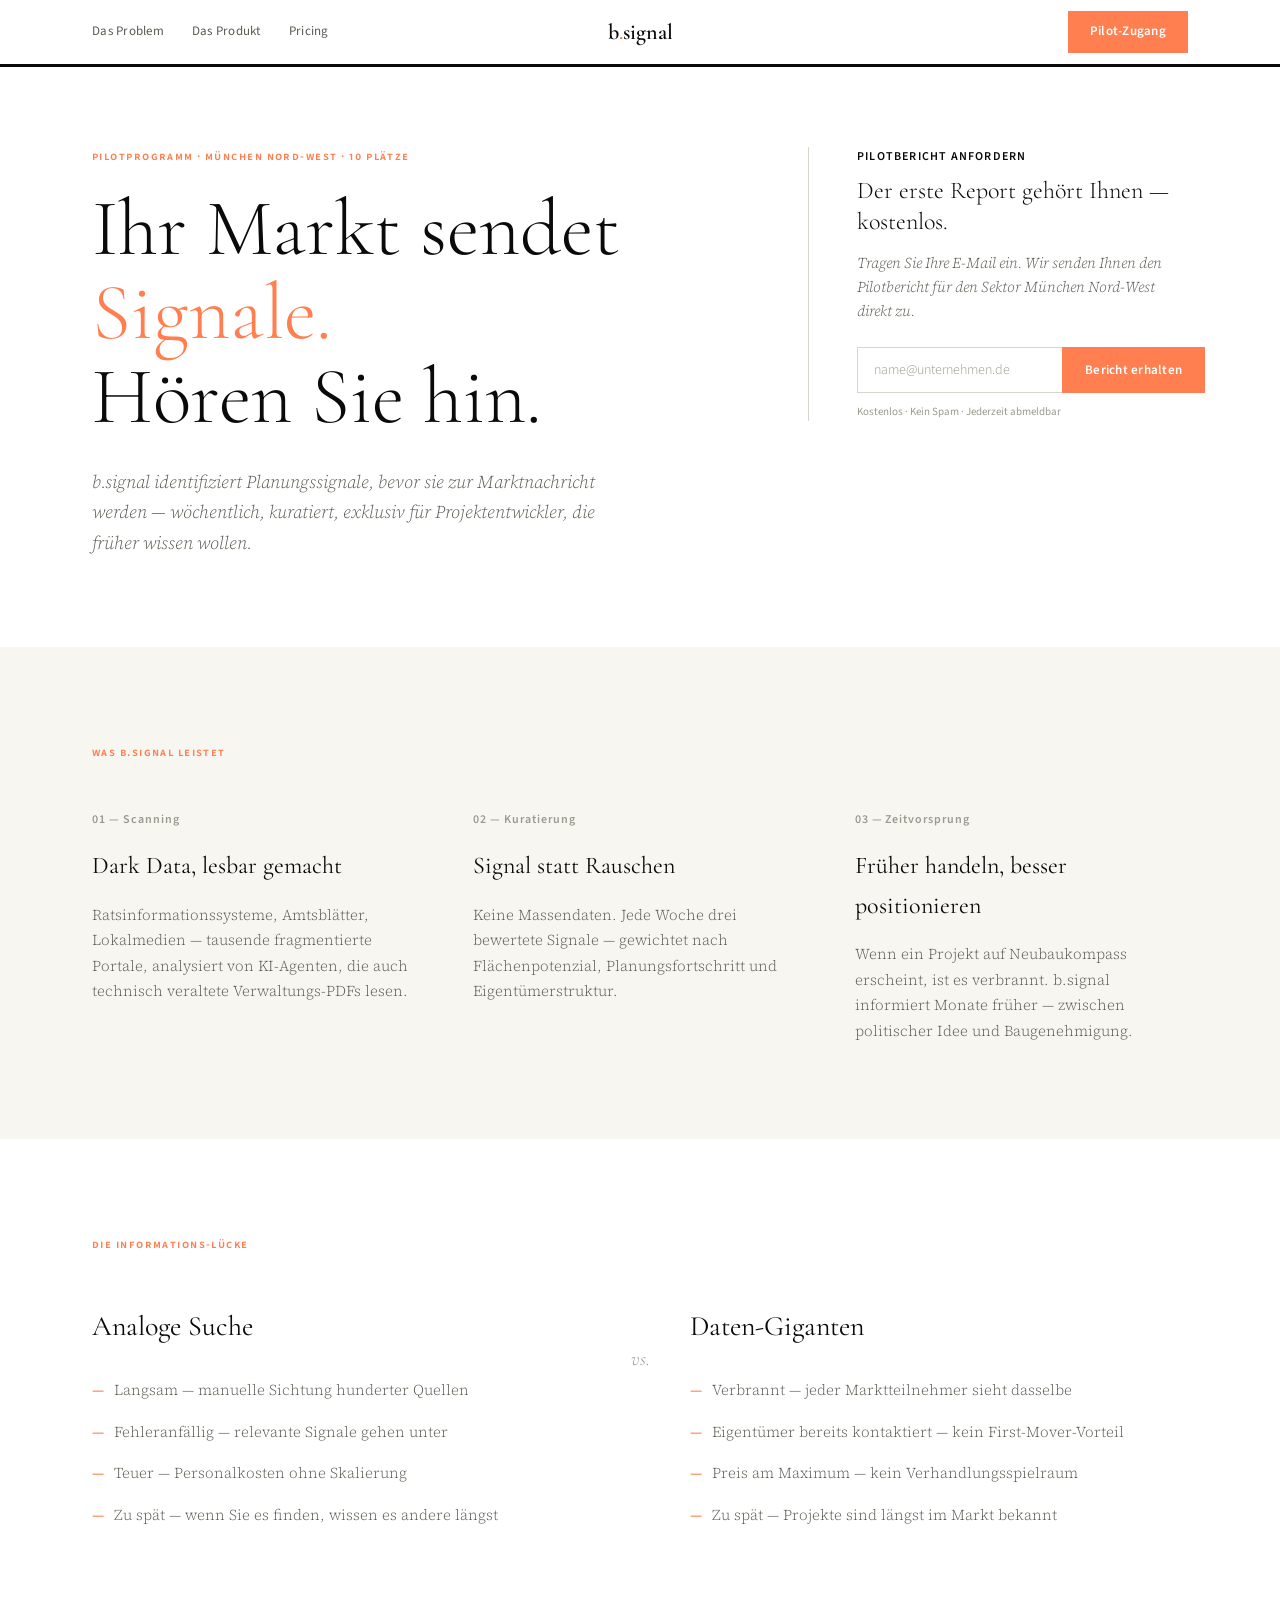
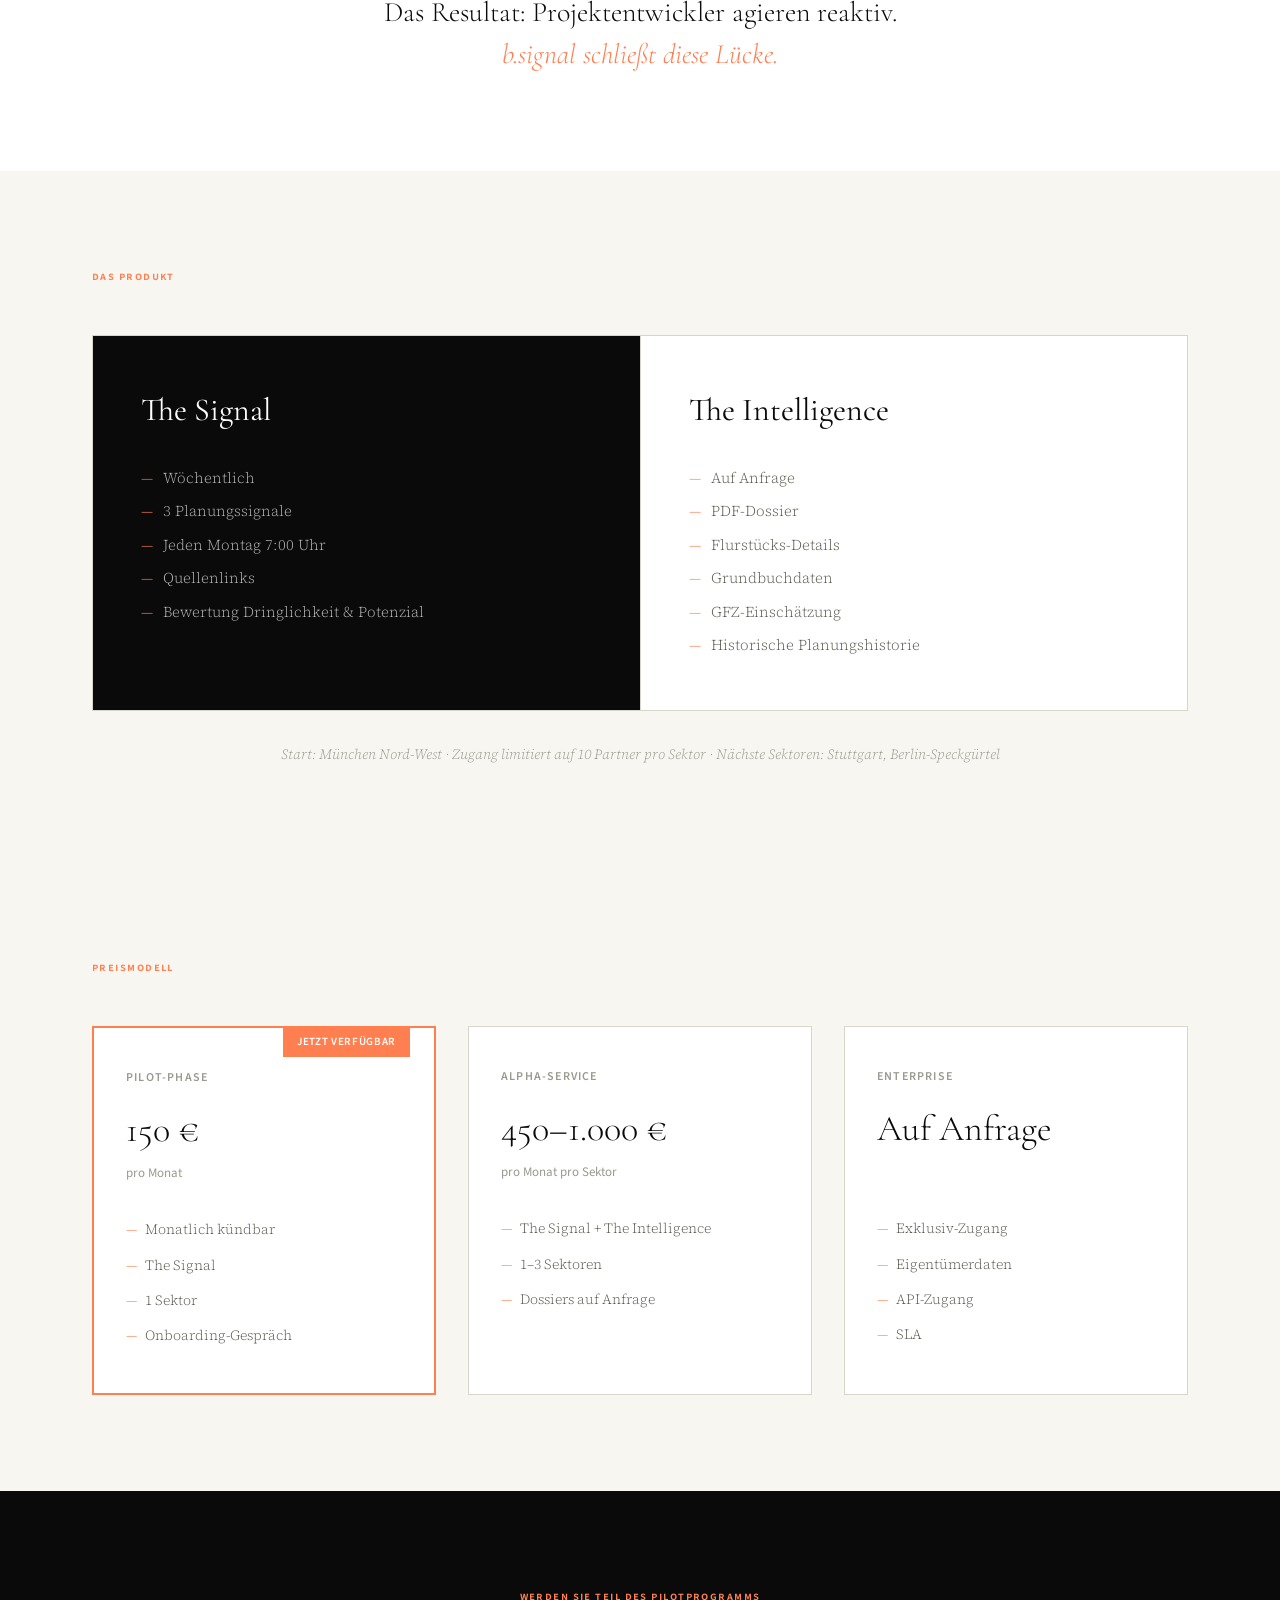
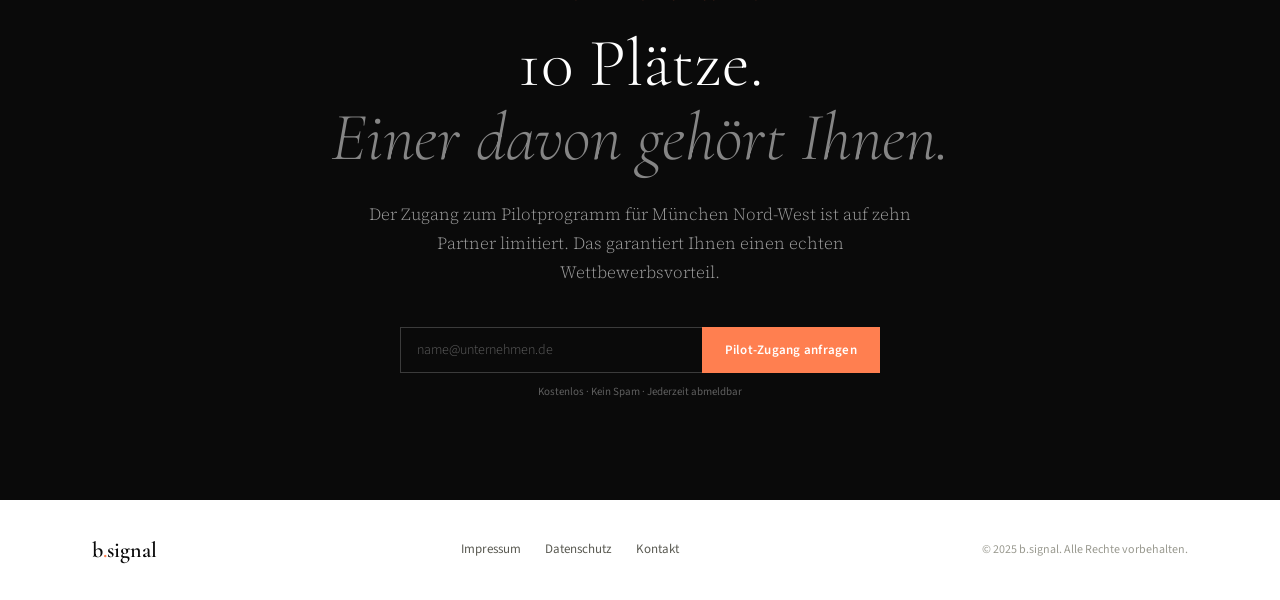
==== index.html @ 3aaa71d0 "Point fetch URL to deployed Cloudflare Worker Co-Authored-By: Claude Opus 4.6 <noreply@anthropic.com" ====
<!DOCTYPE html>
<html lang="de">
<head>
  <meta charset="UTF-8">
  <meta name="viewport" content="width=device-width, initial-scale=1.0">
  <title>b.signal — KI-gestützte Planungssignale für Projektentwickler</title>
  <meta name="description" content="b.signal identifiziert Planungssignale aus Ratsinformationssystemen, Amtsblättern und Lokalmedien — bevor sie zur Marktnachricht werden.">
  <link rel="preconnect" href="https://fonts.googleapis.com">
  <link rel="preconnect" href="https://fonts.gstatic.com" crossorigin>
  <link href="https://fonts.googleapis.com/css2?family=Cormorant+Garamond:ital,wght@0,300;0,400;0,600;1,300;1,400;1,600&family=Source+Sans+3:wght@300;400;600&family=Source+Serif+4:ital,wght@0,300;0,400;1,300;1,400&display=swap" rel="stylesheet">
  <style>
    *, *::before, *::after { margin: 0; padding: 0; box-sizing: border-box; }

    :root {
      --paper:      #F8F6F1;
      --white:      #FFFFFF;
      --ink:        #0A0A0A;
      --muted:      #5A5A52;
      --dim:        #9A9A90;
      --rule:       #D8D5CC;
      --coral:      #FF7F50;
      --coral-dark: #E8663A;
    }

    html { scroll-behavior: smooth; }

    body {
      font-family: 'Source Serif 4', Georgia, serif;
      font-weight: 400;
      color: var(--ink);
      background: var(--paper);
      line-height: 1.65;
      -webkit-font-smoothing: antialiased;
    }

    .container {
      max-width: 1160px;
      margin: 0 auto;
      padding: 0 32px;
    }

    /* ── NAV ─────────────────────────────────── */
    nav {
      position: sticky;
      top: 0;
      z-index: 100;
      background: var(--white);
      border-bottom: 3px solid var(--ink);
    }

    .nav-inner {
      display: flex;
      align-items: center;
      height: 64px;
      max-width: 1160px;
      margin: 0 auto;
      padding: 0 32px;
    }

    .nav-left, .nav-right {
      flex: 1;
      display: flex;
      align-items: center;
    }

    .nav-left { justify-content: flex-start; gap: 28px; }
    .nav-right { justify-content: flex-end; }

    .nav-left a {
      font-family: 'Source Sans 3', sans-serif;
      font-size: 13px;
      font-weight: 400;
      color: var(--muted);
      text-decoration: none;
      letter-spacing: 0.02em;
      transition: color 0.2s;
    }

    .nav-left a:hover { color: var(--ink); }

    .logo {
      font-family: 'Cormorant Garamond', serif;
      font-weight: 600;
      font-size: 22px;
      color: var(--ink);
      text-decoration: none;
      white-space: nowrap;
    }

    .logo .dot { color: var(--coral); }

    .btn-coral {
      font-family: 'Source Sans 3', sans-serif;
      font-size: 13px;
      font-weight: 600;
      color: var(--white);
      background: var(--coral);
      border: none;
      padding: 10px 22px;
      cursor: pointer;
      letter-spacing: 0.02em;
      transition: background 0.2s;
      text-decoration: none;
      display: inline-block;
    }

    .btn-coral:hover { background: var(--coral-dark); }

    /* ── HERO ─────────────────────────────────── */
    .hero {
      background: var(--white);
      padding: 80px 0 88px;
    }

    .hero-grid {
      display: grid;
      grid-template-columns: 1fr 380px;
      gap: 0;
      align-items: start;
    }

    .hero-left { padding-right: 56px; }

    .eyebrow {
      font-family: 'Source Sans 3', sans-serif;
      font-size: 12px;
      font-weight: 600;
      color: var(--coral);
      text-transform: uppercase;
      letter-spacing: 0.12em;
      margin-bottom: 20px;
      font-variant: all-small-caps;
    }

    .hero-headline {
      font-family: 'Cormorant Garamond', serif;
      font-size: 80px;
      font-weight: 300;
      line-height: 1.05;
      margin-bottom: 28px;
      color: var(--ink);
    }

    .hero-headline .coral { color: var(--coral); }

    .hero-deck {
      font-family: 'Source Serif 4', serif;
      font-style: italic;
      font-weight: 300;
      font-size: 18px;
      line-height: 1.7;
      color: var(--muted);
      max-width: 540px;
    }

    .hero-right {
      border-left: 1px solid var(--rule);
      padding-left: 48px;
    }

    .hero-right .form-label {
      font-family: 'Source Sans 3', sans-serif;
      font-size: 12px;
      font-weight: 600;
      text-transform: uppercase;
      letter-spacing: 0.1em;
      color: var(--ink);
      margin-bottom: 8px;
    }

    .hero-right .form-sub {
      font-family: 'Cormorant Garamond', serif;
      font-size: 24px;
      font-weight: 300;
      line-height: 1.3;
      margin-bottom: 14px;
      color: var(--ink);
    }

    .hero-right .form-desc {
      font-family: 'Source Serif 4', serif;
      font-style: italic;
      font-weight: 300;
      font-size: 15px;
      line-height: 1.6;
      color: var(--muted);
      margin-bottom: 24px;
    }

    /* ── FORMS ────────────────────────────────── */
    .form-row {
      display: flex;
      gap: 0;
    }

    .form-row input[type="email"] {
      flex: 1;
      font-family: 'Source Sans 3', sans-serif;
      font-size: 14px;
      font-weight: 300;
      padding: 12px 16px;
      border: 1px solid var(--rule);
      border-right: none;
      background: var(--white);
      color: var(--ink);
      outline: none;
      transition: border-color 0.2s;
    }

    .form-row input[type="email"]::placeholder { color: var(--dim); }
    .form-row input[type="email"]:focus { border-color: var(--ink); }

    .form-row .btn-coral {
      white-space: nowrap;
      border: 1px solid var(--coral);
      flex-shrink: 0;
    }

    .form-row .btn-coral .spinner {
      display: none;
      width: 14px;
      height: 14px;
      border: 2px solid rgba(255,255,255,0.3);
      border-top-color: var(--white);
      border-radius: 50%;
      animation: spin 0.6s linear infinite;
    }

    .form-row .btn-coral.loading .btn-text { display: none; }
    .form-row .btn-coral.loading .spinner { display: inline-block; }
    .form-row .btn-coral.loading { pointer-events: none; opacity: 0.8; }

    @keyframes spin { to { transform: rotate(360deg); } }

    .form-hint {
      font-family: 'Source Sans 3', sans-serif;
      font-size: 11px;
      color: var(--dim);
      margin-top: 10px;
    }

    .form-success {
      display: none;
      padding: 16px 20px;
      background: #f0f7f0;
      border: 1px solid #c0d8c0;
      font-family: 'Source Sans 3', sans-serif;
      font-size: 14px;
      color: var(--ink);
    }

    .form-error {
      display: none;
      font-family: 'Source Sans 3', sans-serif;
      font-size: 13px;
      color: var(--coral);
      margin-top: 8px;
    }

    /* ── SECTION COMMONS ──────────────────────── */
    .section-tag {
      font-family: 'Source Sans 3', sans-serif;
      font-size: 12px;
      font-weight: 600;
      color: var(--coral);
      text-transform: uppercase;
      letter-spacing: 0.12em;
      margin-bottom: 48px;
      font-variant: all-small-caps;
    }

    section { padding: 96px 0; }

    /* ── FEATURES ──────────────────────────────── */
    .features { background: var(--paper); }

    .features-grid {
      display: grid;
      grid-template-columns: repeat(3, 1fr);
      gap: 48px;
    }

    .feature-num {
      font-family: 'Source Sans 3', sans-serif;
      font-size: 12px;
      font-weight: 600;
      color: var(--dim);
      letter-spacing: 0.08em;
      margin-bottom: 16px;
    }

    .feature-title {
      font-family: 'Cormorant Garamond', serif;
      font-size: 24px;
      font-weight: 400;
      margin-bottom: 6px;
      color: var(--ink);
    }

    .feature-subtitle {
      font-family: 'Source Serif 4', serif;
      font-style: italic;
      font-weight: 300;
      font-size: 15px;
      color: var(--coral);
      margin-bottom: 16px;
    }

    .feature-text {
      font-family: 'Source Serif 4', serif;
      font-weight: 300;
      font-size: 15px;
      line-height: 1.7;
      color: var(--muted);
    }

    /* ── PROBLEM ───────────────────────────────── */
    .problem { background: var(--white); }

    .problem-grid {
      display: grid;
      grid-template-columns: 1fr auto 1fr;
      gap: 40px;
      align-items: start;
      margin-bottom: 56px;
    }

    .problem-vs {
      font-family: 'Cormorant Garamond', serif;
      font-size: 20px;
      font-weight: 300;
      font-style: italic;
      color: var(--dim);
      padding-top: 40px;
    }

    .problem-card-title {
      font-family: 'Cormorant Garamond', serif;
      font-size: 28px;
      font-weight: 400;
      margin-bottom: 20px;
      color: var(--ink);
    }

    .problem-item {
      font-family: 'Source Serif 4', serif;
      font-weight: 300;
      font-size: 15px;
      line-height: 1.7;
      color: var(--muted);
      padding: 8px 0;
    }

    .problem-item::before {
      content: "—";
      color: var(--coral);
      margin-right: 10px;
      font-weight: 400;
    }

    .problem-conclusion {
      text-align: center;
      font-family: 'Cormorant Garamond', serif;
      font-size: 28px;
      font-weight: 300;
      line-height: 1.5;
      color: var(--ink);
      max-width: 700px;
      margin: 0 auto;
    }

    .problem-conclusion em {
      font-style: italic;
      color: var(--coral);
    }

    /* ── PRODUKT ───────────────────────────────── */
    .produkt { background: var(--paper); }

    .produkt-grid {
      display: grid;
      grid-template-columns: 1fr 1fr;
      border: 1px solid var(--rule);
    }

    .produkt-card { padding: 48px; }

    .produkt-card.dark {
      background: var(--ink);
      color: var(--white);
    }

    .produkt-card.light {
      background: var(--white);
      border-left: 1px solid var(--rule);
    }

    .produkt-card-title {
      font-family: 'Cormorant Garamond', serif;
      font-size: 32px;
      font-weight: 400;
      margin-bottom: 24px;
    }

    .produkt-detail {
      font-family: 'Source Serif 4', serif;
      font-weight: 300;
      font-size: 15px;
      line-height: 1.7;
      padding: 4px 0;
    }

    .produkt-card.dark .produkt-detail { color: rgba(255,255,255,0.7); }
    .produkt-card.light .produkt-detail { color: var(--muted); }

    .produkt-detail::before {
      content: "—";
      color: var(--coral);
      margin-right: 10px;
    }

    .produkt-footnote {
      text-align: center;
      font-family: 'Source Serif 4', serif;
      font-style: italic;
      font-weight: 300;
      font-size: 14px;
      color: var(--dim);
      margin-top: 32px;
    }

    /* ── PRICING ───────────────────────────────── */
    .pricing { background: var(--paper); }

    .pricing-grid {
      display: grid;
      grid-template-columns: repeat(3, 1fr);
      gap: 32px;
    }

    .pricing-card {
      background: var(--white);
      border: 1px solid var(--rule);
      padding: 40px 32px;
      position: relative;
    }

    .pricing-card.featured {
      border: 2px solid var(--coral);
    }

    .pricing-badge {
      position: absolute;
      top: -1px;
      right: 24px;
      background: var(--coral);
      color: var(--white);
      font-family: 'Source Sans 3', sans-serif;
      font-size: 11px;
      font-weight: 600;
      letter-spacing: 0.06em;
      padding: 6px 14px;
      text-transform: uppercase;
    }

    .pricing-name {
      font-family: 'Source Sans 3', sans-serif;
      font-size: 12px;
      font-weight: 600;
      text-transform: uppercase;
      letter-spacing: 0.1em;
      color: var(--dim);
      margin-bottom: 12px;
    }

    .pricing-price {
      font-family: 'Cormorant Garamond', serif;
      font-size: 36px;
      font-weight: 300;
      color: var(--ink);
      margin-bottom: 4px;
    }

    .pricing-unit {
      font-family: 'Source Sans 3', sans-serif;
      font-size: 13px;
      color: var(--dim);
      margin-bottom: 28px;
    }

    .pricing-feature {
      font-family: 'Source Serif 4', serif;
      font-weight: 300;
      font-size: 14px;
      color: var(--muted);
      padding: 6px 0;
    }

    .pricing-feature::before {
      content: "—";
      color: var(--coral);
      margin-right: 8px;
    }

    /* ── CTA ───────────────────────────────────── */
    .cta {
      background: var(--ink);
      color: var(--white);
      text-align: center;
    }

    .cta .eyebrow { color: var(--coral); }

    .cta-headline {
      font-family: 'Cormorant Garamond', serif;
      font-size: 68px;
      font-weight: 300;
      line-height: 1.1;
      margin-bottom: 24px;
      color: var(--white);
    }

    .cta-headline em {
      font-style: italic;
      opacity: 0.5;
    }

    .cta-deck {
      font-family: 'Source Serif 4', serif;
      font-weight: 300;
      font-size: 17px;
      line-height: 1.7;
      color: rgba(255,255,255,0.6);
      max-width: 560px;
      margin: 0 auto 40px;
    }

    .cta .form-row { max-width: 480px; margin: 0 auto; }

    .cta .form-row input[type="email"] {
      background: transparent;
      border-color: rgba(255,255,255,0.2);
      color: var(--white);
    }

    .cta .form-row input[type="email"]::placeholder { color: rgba(255,255,255,0.35); }
    .cta .form-row input[type="email"]:focus { border-color: rgba(255,255,255,0.5); }

    .cta .form-hint { color: rgba(255,255,255,0.35); text-align: center; }
    .cta .form-error { text-align: center; }

    .cta .form-success {
      background: rgba(255,255,255,0.08);
      border-color: rgba(255,255,255,0.15);
      color: var(--white);
    }

    /* ── FOOTER ────────────────────────────────── */
    footer {
      background: var(--white);
      border-top: 3px solid var(--ink);
      padding: 32px 0;
    }

    .footer-inner {
      display: flex;
      align-items: center;
      justify-content: space-between;
    }

    .footer-links {
      display: flex;
      gap: 24px;
    }

    .footer-links a {
      font-family: 'Source Sans 3', sans-serif;
      font-size: 13px;
      color: var(--muted);
      text-decoration: none;
      transition: color 0.2s;
    }

    .footer-links a:hover { color: var(--ink); }

    .footer-copy {
      font-family: 'Source Sans 3', sans-serif;
      font-size: 12px;
      color: var(--dim);
    }

    /* ── SCROLL REVEAL ─────────────────────────── */
    .reveal {
      opacity: 0;
      transform: translateY(16px);
      transition: opacity 0.6s ease, transform 0.6s ease;
    }

    .reveal.visible {
      opacity: 1;
      transform: translateY(0);
    }

    /* ── RESPONSIVE ────────────────────────────── */
    @media (max-width: 900px) {
      .hero-grid {
        grid-template-columns: 1fr;
      }
      .hero-left { padding-right: 0; margin-bottom: 48px; }
      .hero-right { border-left: none; padding-left: 0; border-top: 1px solid var(--rule); padding-top: 40px; }
      .hero-headline { font-size: 52px; }
      .features-grid { grid-template-columns: 1fr; gap: 40px; }
      .problem-grid { grid-template-columns: 1fr; }
      .problem-vs { display: none; }
      .produkt-grid { grid-template-columns: 1fr; }
      .produkt-card.light { border-left: none; border-top: 1px solid var(--rule); }
      .pricing-grid { grid-template-columns: 1fr; max-width: 400px; margin: 0 auto; }
      .cta-headline { font-size: 44px; }
      .footer-inner { flex-direction: column; gap: 16px; text-align: center; }
    }

    @media (max-width: 600px) {
      .nav-left { display: none; }
      .nav-right { flex: 0; }
      .hero-headline { font-size: 40px; }
      .cta-headline { font-size: 36px; }
      section { padding: 64px 0; }
      .container { padding: 0 20px; }
      .nav-inner { padding: 0 20px; }
    }
  </style>
</head>
<body>

  <!-- NAV -->
  <nav>
    <div class="nav-inner">
      <div class="nav-left">
        <a href="#problem">Das Problem</a>
        <a href="#produkt">Das Produkt</a>
        <a href="#pricing">Pricing</a>
      </div>
      <a href="#" class="logo">b<span class="dot">.</span>signal</a>
      <div class="nav-right">
        <a href="#cta" class="btn-coral">Pilot-Zugang</a>
      </div>
    </div>
  </nav>

  <!-- HERO -->
  <section class="hero">
    <div class="container">
      <div class="hero-grid">
        <div class="hero-left reveal">
          <div class="eyebrow">Pilotprogramm · München Nord-West · 10 Plätze</div>
          <h1 class="hero-headline">Ihr Markt sendet<br><span class="coral">Signale.</span><br>Hören Sie hin.</h1>
          <p class="hero-deck">b.signal identifiziert Planungssignale, bevor sie zur Marktnachricht werden — wöchentlich, kuratiert, exklusiv für Projektentwickler, die früher wissen wollen.</p>
        </div>
        <div class="hero-right reveal">
          <div class="form-label">Pilotbericht anfordern</div>
          <div class="form-sub">Der erste Report gehört Ihnen — kostenlos.</div>
          <p class="form-desc">Tragen Sie Ihre E-Mail ein. Wir senden Ihnen den Pilotbericht für den Sektor München Nord-West direkt zu.</p>
          <form id="heroForm" onsubmit="return handleSubmit(event, 'hero')">
            <div class="form-row">
              <input type="email" placeholder="name@unternehmen.de" required>
              <button type="submit" class="btn-coral">
                <span class="btn-text">Bericht erhalten</span>
                <span class="spinner"></span>
              </button>
            </div>
            <div class="form-hint">Kostenlos · Kein Spam · Jederzeit abmeldbar</div>
            <div class="form-error"></div>
          </form>
          <div class="form-success">Vielen Dank. Ihr Pilotbericht für München Nord-West wird Ihnen in Kürze zugestellt.</div>
        </div>
      </div>
    </div>
  </section>

  <!-- FEATURES -->
  <section class="features">
    <div class="container">
      <div class="section-tag reveal">Was b.signal leistet</div>
      <div class="features-grid">
        <div class="reveal">
          <div class="feature-num">01 — Scanning</div>
          <div class="feature-title">Dark Data, lesbar gemacht</div>
          <div class="feature-subtitle"></div>
          <p class="feature-text">Ratsinformationssysteme, Amtsblätter, Lokalmedien — tausende fragmentierte Portale, analysiert von KI-Agenten, die auch technisch veraltete Verwaltungs-PDFs lesen.</p>
        </div>
        <div class="reveal">
          <div class="feature-num">02 — Kuratierung</div>
          <div class="feature-title">Signal statt Rauschen</div>
          <div class="feature-subtitle"></div>
          <p class="feature-text">Keine Massendaten. Jede Woche drei bewertete Signale — gewichtet nach Flächenpotenzial, Planungsfortschritt und Eigentümerstruktur.</p>
        </div>
        <div class="reveal">
          <div class="feature-num">03 — Zeitvorsprung</div>
          <div class="feature-title">Früher handeln, besser positionieren</div>
          <div class="feature-subtitle"></div>
          <p class="feature-text">Wenn ein Projekt auf Neubaukompass erscheint, ist es verbrannt. b.signal informiert Monate früher — zwischen politischer Idee und Baugenehmigung.</p>
        </div>
      </div>
    </div>
  </section>

  <!-- PROBLEM -->
  <section class="problem" id="problem">
    <div class="container">
      <div class="section-tag reveal">Die Informations-Lücke</div>
      <div class="problem-grid reveal">
        <div>
          <div class="problem-card-title">Analoge Suche</div>
          <div class="problem-item">Langsam — manuelle Sichtung hunderter Quellen</div>
          <div class="problem-item">Fehleranfällig — relevante Signale gehen unter</div>
          <div class="problem-item">Teuer — Personalkosten ohne Skalierung</div>
          <div class="problem-item">Zu spät — wenn Sie es finden, wissen es andere längst</div>
        </div>
        <div class="problem-vs">vs.</div>
        <div>
          <div class="problem-card-title">Daten-Giganten</div>
          <div class="problem-item">Verbrannt — jeder Marktteilnehmer sieht dasselbe</div>
          <div class="problem-item">Eigentümer bereits kontaktiert — kein First-Mover-Vorteil</div>
          <div class="problem-item">Preis am Maximum — kein Verhandlungsspielraum</div>
          <div class="problem-item">Zu spät — Projekte sind längst im Markt bekannt</div>
        </div>
      </div>
      <div class="problem-conclusion reveal">
        Das Resultat: Projektentwickler agieren reaktiv.<br>
        <em>b.signal schließt diese Lücke.</em>
      </div>
    </div>
  </section>

  <!-- PRODUKT -->
  <section class="produkt" id="produkt">
    <div class="container">
      <div class="section-tag reveal">Das Produkt</div>
      <div class="produkt-grid reveal">
        <div class="produkt-card dark">
          <div class="produkt-card-title">The Signal</div>
          <div class="produkt-detail">Wöchentlich</div>
          <div class="produkt-detail">3 Planungssignale</div>
          <div class="produkt-detail">Jeden Montag 7:00 Uhr</div>
          <div class="produkt-detail">Quellenlinks</div>
          <div class="produkt-detail">Bewertung Dringlichkeit &amp; Potenzial</div>
        </div>
        <div class="produkt-card light">
          <div class="produkt-card-title">The Intelligence</div>
          <div class="produkt-detail">Auf Anfrage</div>
          <div class="produkt-detail">PDF-Dossier</div>
          <div class="produkt-detail">Flurstücks-Details</div>
          <div class="produkt-detail">Grundbuchdaten</div>
          <div class="produkt-detail">GFZ-Einschätzung</div>
          <div class="produkt-detail">Historische Planungshistorie</div>
        </div>
      </div>
      <p class="produkt-footnote reveal">Start: München Nord-West · Zugang limitiert auf 10 Partner pro Sektor · Nächste Sektoren: Stuttgart, Berlin-Speckgürtel</p>
    </div>
  </section>

  <!-- PRICING -->
  <section class="pricing" id="pricing">
    <div class="container">
      <div class="section-tag reveal">Preismodell</div>
      <div class="pricing-grid">
        <div class="pricing-card featured reveal">
          <div class="pricing-badge">Jetzt verfügbar</div>
          <div class="pricing-name">Pilot-Phase</div>
          <div class="pricing-price">150 €</div>
          <div class="pricing-unit">pro Monat</div>
          <div class="pricing-feature">Monatlich kündbar</div>
          <div class="pricing-feature">The Signal</div>
          <div class="pricing-feature">1 Sektor</div>
          <div class="pricing-feature">Onboarding-Gespräch</div>
        </div>
        <div class="pricing-card reveal">
          <div class="pricing-name">Alpha-Service</div>
          <div class="pricing-price">450–1.000 €</div>
          <div class="pricing-unit">pro Monat pro Sektor</div>
          <div class="pricing-feature">The Signal + The Intelligence</div>
          <div class="pricing-feature">1–3 Sektoren</div>
          <div class="pricing-feature">Dossiers auf Anfrage</div>
        </div>
        <div class="pricing-card reveal">
          <div class="pricing-name">Enterprise</div>
          <div class="pricing-price">Auf Anfrage</div>
          <div class="pricing-unit">&nbsp;</div>
          <div class="pricing-feature">Exklusiv-Zugang</div>
          <div class="pricing-feature">Eigentümerdaten</div>
          <div class="pricing-feature">API-Zugang</div>
          <div class="pricing-feature">SLA</div>
        </div>
      </div>
    </div>
  </section>

  <!-- CTA -->
  <section class="cta" id="cta">
    <div class="container">
      <div class="eyebrow reveal">Werden Sie Teil des Pilotprogramms</div>
      <h2 class="cta-headline reveal">10 Plätze.<br><em>Einer davon gehört Ihnen.</em></h2>
      <p class="cta-deck reveal">Der Zugang zum Pilotprogramm für München Nord-West ist auf zehn Partner limitiert. Das garantiert Ihnen einen echten Wettbewerbsvorteil.</p>
      <div class="reveal">
        <form id="ctaForm" onsubmit="return handleSubmit(event, 'cta')">
          <div class="form-row">
            <input type="email" placeholder="name@unternehmen.de" required>
            <button type="submit" class="btn-coral">
              <span class="btn-text">Pilot-Zugang anfragen</span>
              <span class="spinner"></span>
            </button>
          </div>
          <div class="form-hint">Kostenlos · Kein Spam · Jederzeit abmeldbar</div>
          <div class="form-error"></div>
        </form>
        <div class="form-success">Vielen Dank. Ihr Pilotbericht für München Nord-West wird Ihnen in Kürze zugestellt.</div>
      </div>
    </div>
  </section>

  <!-- FOOTER -->
  <footer>
    <div class="container">
      <div class="footer-inner">
        <a href="#" class="logo">b<span class="dot">.</span>signal</a>
        <div class="footer-links">
          <a href="#">Impressum</a>
          <a href="#">Datenschutz</a>
          <a href="#">Kontakt</a>
        </div>
        <div class="footer-copy">&copy; 2025 b.signal. Alle Rechte vorbehalten.</div>
      </div>
    </div>
  </footer>

  <script>
    // Scroll reveal
    const observer = new IntersectionObserver((entries) => {
      entries.forEach(entry => {
        if (entry.isIntersecting) {
          entry.target.classList.add('visible');
          observer.unobserve(entry.target);
        }
      });
    }, { threshold: 0.12 });

    document.querySelectorAll('.reveal').forEach(el => observer.observe(el));

    // Form submission via Cloudflare Worker proxy
    async function submitForm(email) {
      const res = await fetch('https://bsignal-worker.bsignal-fm.workers.dev/api/subscribe', {
        method: 'POST',
        headers: { 'Content-Type': 'application/json' },
        body: JSON.stringify({ email })
      });
      if (!res.ok) throw new Error('HTTP ' + res.status);
      const data = await res.json();
      if (!data.ok) throw new Error(data.error || 'unknown');
    }

    async function handleSubmit(e, formId) {
      e.preventDefault();
      const form = e.target;
      const wrapper = form.parentElement;
      const input = form.querySelector('input[type="email"]');
      const btn = form.querySelector('.btn-coral');
      const errorEl = form.querySelector('.form-error');
      const successEl = wrapper.querySelector('.form-success');
      const email = input.value.trim();

      if (!email) return false;

      errorEl.style.display = 'none';
      btn.classList.add('loading');

      try {
        await submitForm(email);
        form.style.display = 'none';
        successEl.style.display = 'block';
      } catch (err) {
        errorEl.textContent = 'Etwas ist schiefgelaufen. Bitte versuchen Sie es erneut.';
        errorEl.style.display = 'block';
      } finally {
        btn.classList.remove('loading');
      }

      return false;
    }
  </script>

</body>
</html>
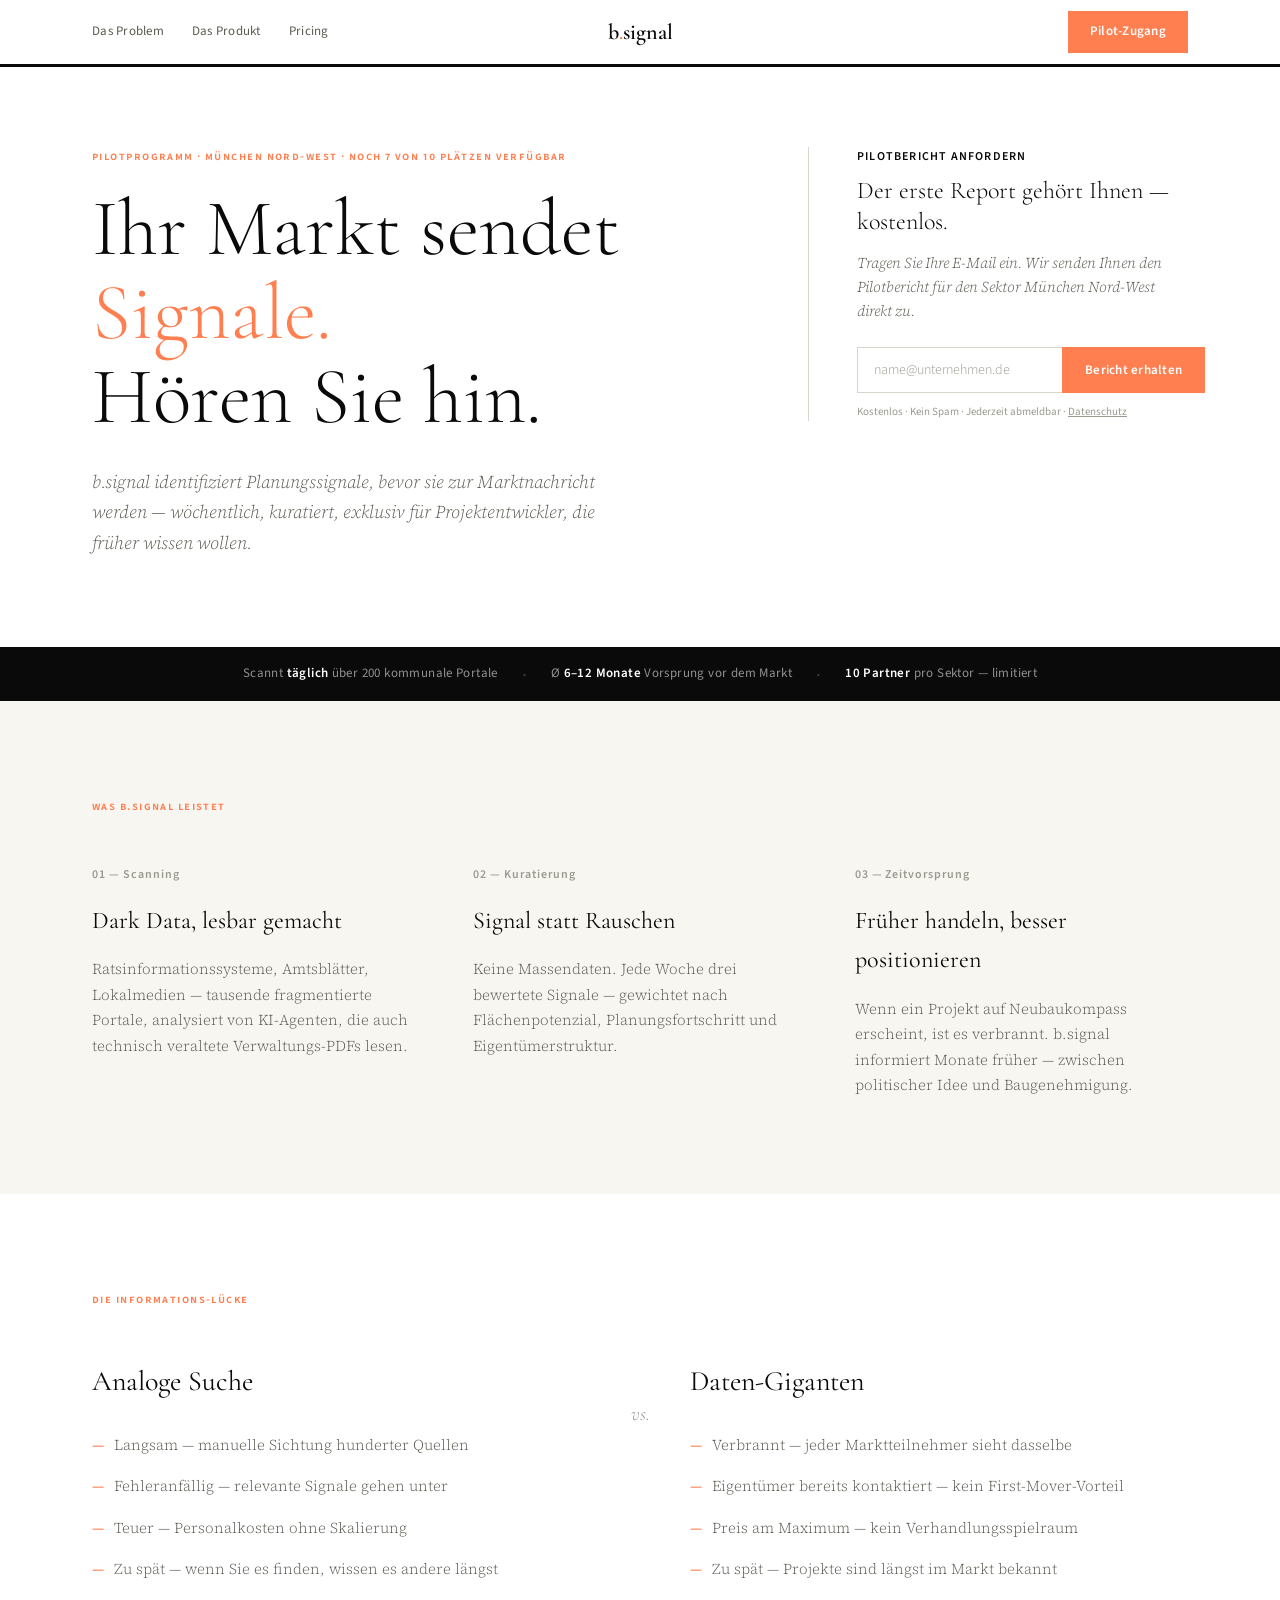
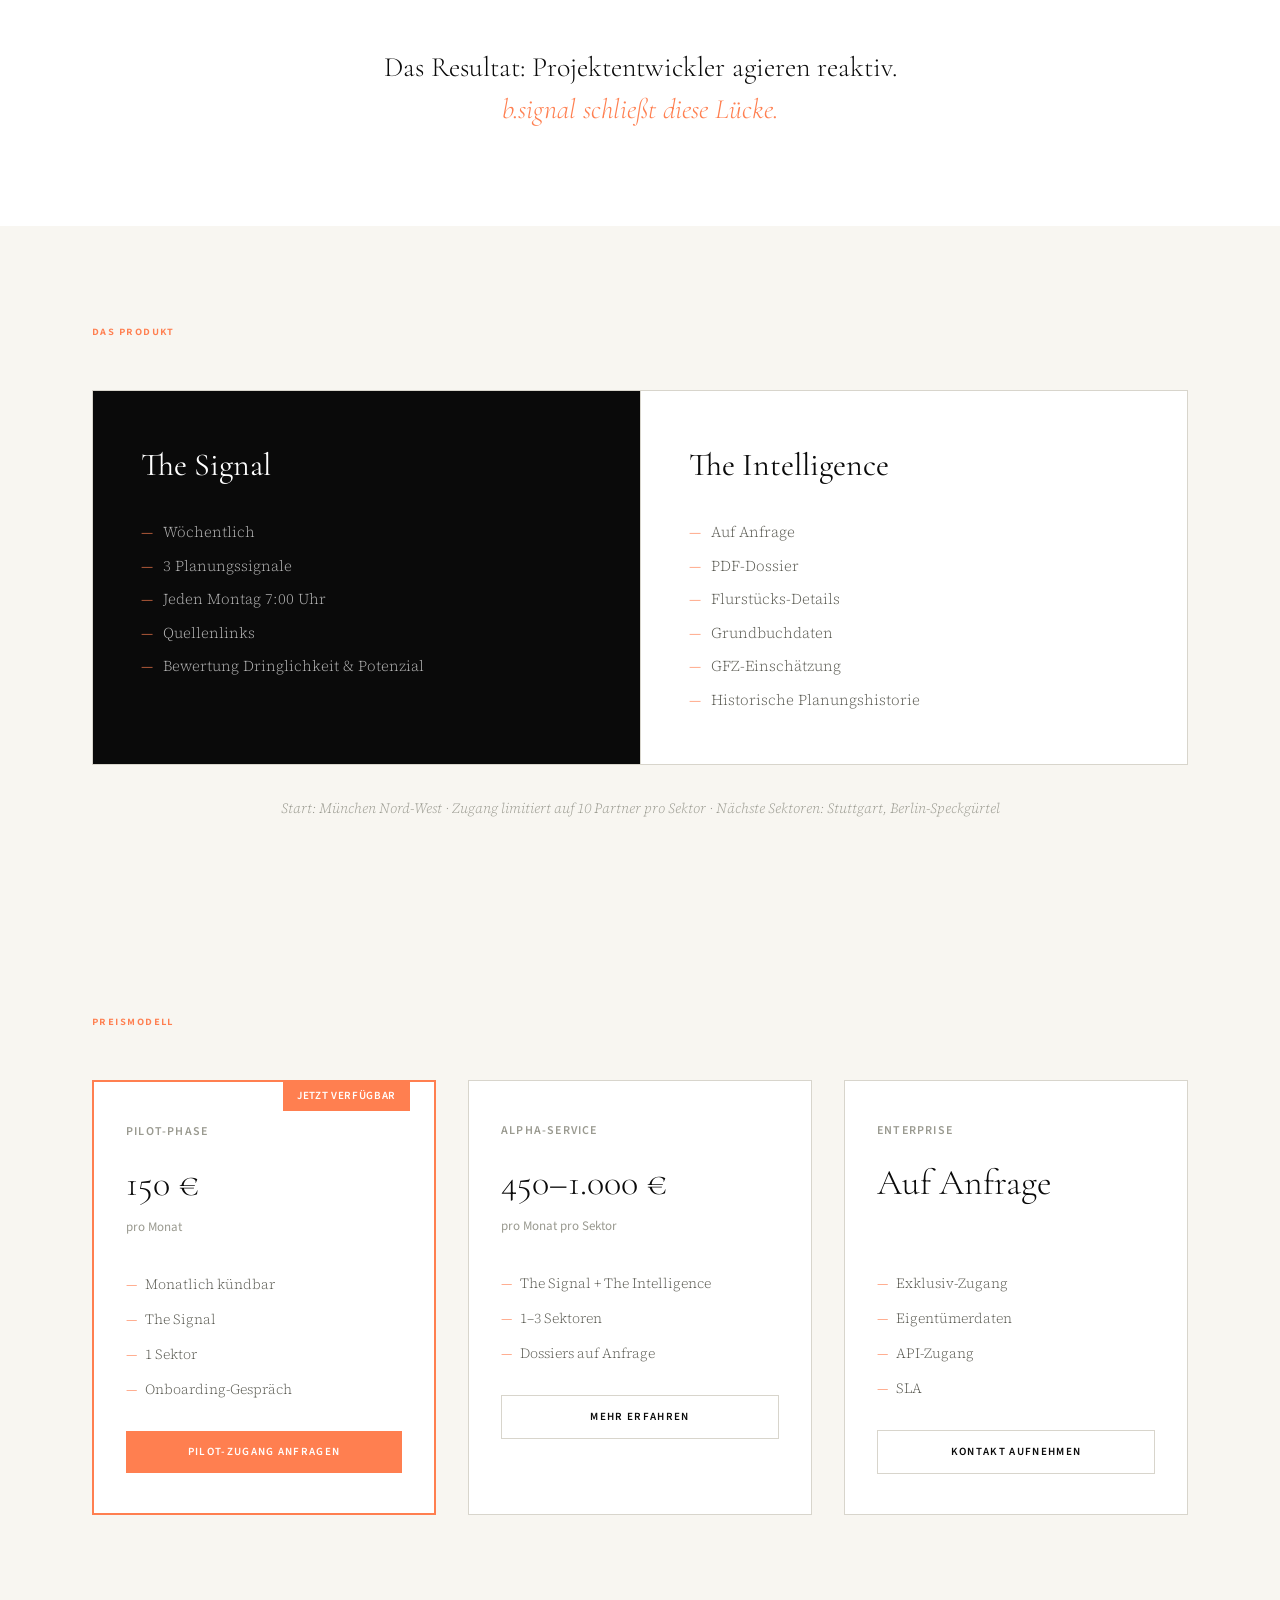
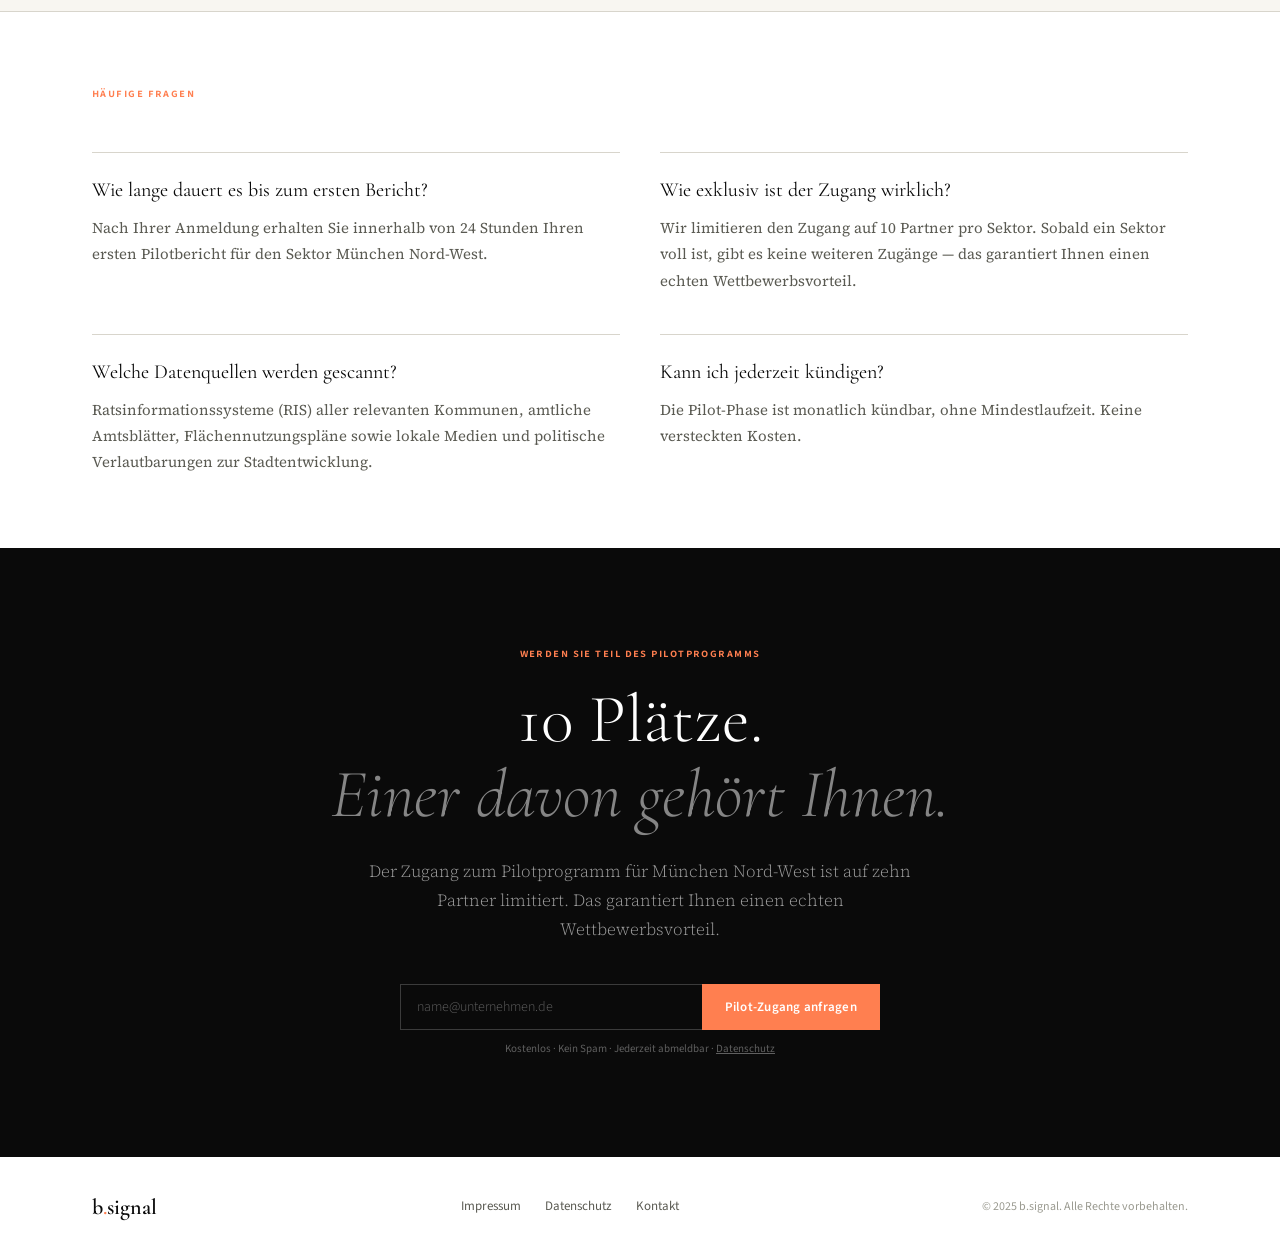
==== commit d5bf9608: "Add SEO meta tags, social proof bar, FAQ section, and pricing CTAs SEO: Open Graph, Twitter Card, ca" ====
--- a/index.html
+++ b/index.html
@@ -3,8 +3,22 @@
 <head>
   <meta charset="UTF-8">
   <meta name="viewport" content="width=device-width, initial-scale=1.0">
-  <title>b.signal — KI-gestützte Planungssignale für Projektentwickler</title>
-  <meta name="description" content="b.signal identifiziert Planungssignale aus Ratsinformationssystemen, Amtsblättern und Lokalmedien — bevor sie zur Marktnachricht werden.">
+  <title>b.signal — KI-gestützte Planungssignale für Projektentwickler | München</title>
+  <meta name="description" content="b.signal scannt Ratsinformationssysteme, Amtsblätter und Lokalmedien automatisch nach Planungssignalen — bevor sie zur Marktnachricht werden. Exklusiv für Projektentwickler in München Nord-West.">
+  <link rel="canonical" href="https://fr3dm0l.github.io/b.signal/">
+
+  <!-- Open Graph -->
+  <meta property="og:type" content="website">
+  <meta property="og:url" content="https://fr3dm0l.github.io/b.signal/">
+  <meta property="og:title" content="b.signal — Baurecht entsteht in Ausschüssen. Nicht in Portalen.">
+  <meta property="og:description" content="KI-gestützter Intelligence-Dienst für Projektentwickler. Planungssignale identifizieren, bevor sie zur Marktnachricht werden. Pilot: München Nord-West.">
+  <meta property="og:locale" content="de_DE">
+
+  <!-- Twitter -->
+  <meta name="twitter:card" content="summary_large_image">
+  <meta name="twitter:title" content="b.signal — Planungssignale vor dem Markt">
+  <meta name="twitter:description" content="KI scannt RIS, Amtsblätter und Lokalmedien. Wöchentlicher Intelligence-Report für Projektentwickler.">
+
   <link rel="preconnect" href="https://fonts.googleapis.com">
   <link rel="preconnect" href="https://fonts.gstatic.com" crossorigin>
   <link href="https://fonts.googleapis.com/css2?family=Cormorant+Garamond:ital,wght@0,300;0,400;0,600;1,300;1,400;1,600&family=Source+Sans+3:wght@300;400;600&family=Source+Serif+4:ital,wght@0,300;0,400;1,300;1,400&display=swap" rel="stylesheet">
@@ -587,6 +601,79 @@
       font-family: 'Source Sans 3', sans-serif;
       font-size: 12px;
       color: var(--dim);
+    }
+
+    /* ── SOCIAL PROOF BAR ──────────────────────── */
+    .social-proof-bar {
+      background: var(--ink);
+      padding: 14px 48px;
+      display: flex;
+      justify-content: center;
+      align-items: center;
+      gap: 24px;
+      flex-wrap: wrap;
+    }
+    .sp-item {
+      font-family: 'Source Sans 3', sans-serif;
+      font-size: 13px;
+      color: rgba(255,255,255,0.55);
+      letter-spacing: 0.03em;
+    }
+    .sp-item strong { color: white; font-weight: 600; }
+    .sp-divider { color: rgba(255,255,255,0.2); }
+
+    /* ── PRICING CTAs ─────────────────────────── */
+    .price-cta {
+      display: block;
+      margin-top: 24px;
+      padding: 12px;
+      background: var(--coral);
+      color: white;
+      text-align: center;
+      font-family: 'Source Sans 3', sans-serif;
+      font-size: 11px;
+      font-weight: 600;
+      letter-spacing: 0.12em;
+      text-transform: uppercase;
+      text-decoration: none;
+      transition: background 0.15s;
+    }
+    .price-cta:hover { background: var(--coral-dark); }
+    .price-cta-ghost {
+      background: transparent;
+      color: var(--ink);
+      border: 1px solid var(--rule);
+    }
+    .price-cta-ghost:hover { background: var(--paper); }
+
+    /* ── FAQ ───────────────────────────────────── */
+    .faq-wrap {
+      padding: 72px 48px;
+      background: var(--white);
+      border-top: 1px solid var(--rule);
+    }
+    .faq-grid {
+      display: grid;
+      grid-template-columns: 1fr 1fr;
+      gap: 40px;
+      margin-top: 48px;
+    }
+    .faq-item {
+      border-top: 1px solid var(--rule);
+      padding-top: 24px;
+    }
+    .faq-item h3 {
+      font-family: 'Cormorant Garamond', serif;
+      font-size: 20px;
+      font-weight: 400;
+      margin-bottom: 12px;
+      line-height: 1.3;
+    }
+    .faq-item p {
+      font-family: 'Source Serif 4', serif;
+      font-size: 15px;
+      line-height: 1.75;
+      color: var(--muted);
     }
 
     /* ── SCROLL REVEAL ─────────────────────────── */
@@ -615,6 +702,8 @@
       .produkt-grid { grid-template-columns: 1fr; }
       .produkt-card.light { border-left: none; border-top: 1px solid var(--rule); }
       .pricing-grid { grid-template-columns: 1fr; max-width: 400px; margin: 0 auto; }
+      .faq-grid { grid-template-columns: 1fr; }
+      .faq-wrap { padding: 52px 24px; }
       .cta-headline { font-size: 44px; }
       .footer-inner { flex-direction: column; gap: 16px; text-align: center; }
     }
@@ -652,7 +741,7 @@
     <div class="container">
       <div class="hero-grid">
         <div class="hero-left reveal">
-          <div class="eyebrow">Pilotprogramm · München Nord-West · 10 Plätze</div>
+          <div class="eyebrow">Pilotprogramm · München Nord-West · Noch 7 von 10 Plätzen verfügbar</div>
           <h1 class="hero-headline">Ihr Markt sendet<br><span class="coral">Signale.</span><br>Hören Sie hin.</h1>
           <p class="hero-deck">b.signal identifiziert Planungssignale, bevor sie zur Marktnachricht werden — wöchentlich, kuratiert, exklusiv für Projektentwickler, die früher wissen wollen.</p>
         </div>
@@ -668,7 +757,7 @@
                 <span class="spinner"></span>
               </button>
             </div>
-            <div class="form-hint">Kostenlos · Kein Spam · Jederzeit abmeldbar</div>
+            <div class="form-hint">Kostenlos · Kein Spam · Jederzeit abmeldbar · <a href='#' style='color:inherit'>Datenschutz</a></div>
             <div class="form-error"></div>
           </form>
           <div class="form-success">Vielen Dank. Ihr Pilotbericht für München Nord-West wird Ihnen in Kürze zugestellt.</div>
@@ -676,6 +765,15 @@
       </div>
     </div>
   </section>
+
+  <!-- SOCIAL PROOF BAR -->
+  <div class="social-proof-bar">
+    <span class="sp-item">Scannt <strong>täglich</strong> über 200 kommunale Portale</span>
+    <span class="sp-divider">·</span>
+    <span class="sp-item">Ø <strong>6–12 Monate</strong> Vorsprung vor dem Markt</span>
+    <span class="sp-divider">·</span>
+    <span class="sp-item"><strong>10 Partner</strong> pro Sektor — limitiert</span>
+  </div>
 
   <!-- FEATURES -->
   <section class="features">
@@ -773,6 +871,7 @@
           <div class="pricing-feature">The Signal</div>
           <div class="pricing-feature">1 Sektor</div>
           <div class="pricing-feature">Onboarding-Gespräch</div>
+          <a href="#cta" class="price-cta">Pilot-Zugang anfragen</a>
         </div>
         <div class="pricing-card reveal">
           <div class="pricing-name">Alpha-Service</div>
@@ -781,6 +880,7 @@
           <div class="pricing-feature">The Signal + The Intelligence</div>
           <div class="pricing-feature">1–3 Sektoren</div>
           <div class="pricing-feature">Dossiers auf Anfrage</div>
+          <a href="#cta" class="price-cta price-cta-ghost">Mehr erfahren</a>
         </div>
         <div class="pricing-card reveal">
           <div class="pricing-name">Enterprise</div>
@@ -790,6 +890,32 @@
           <div class="pricing-feature">Eigentümerdaten</div>
           <div class="pricing-feature">API-Zugang</div>
           <div class="pricing-feature">SLA</div>
+          <a href="#cta" class="price-cta price-cta-ghost">Kontakt aufnehmen</a>
+        </div>
+      </div>
+    </div>
+  </section>
+
+  <!-- FAQ -->
+  <section class="faq-wrap">
+    <div class="container">
+      <div class="section-tag reveal">Häufige Fragen</div>
+      <div class="faq-grid reveal">
+        <div class="faq-item">
+          <h3>Wie lange dauert es bis zum ersten Bericht?</h3>
+          <p>Nach Ihrer Anmeldung erhalten Sie innerhalb von 24 Stunden Ihren ersten Pilotbericht für den Sektor München Nord-West.</p>
+        </div>
+        <div class="faq-item">
+          <h3>Wie exklusiv ist der Zugang wirklich?</h3>
+          <p>Wir limitieren den Zugang auf 10 Partner pro Sektor. Sobald ein Sektor voll ist, gibt es keine weiteren Zugänge — das garantiert Ihnen einen echten Wettbewerbsvorteil.</p>
+        </div>
+        <div class="faq-item">
+          <h3>Welche Datenquellen werden gescannt?</h3>
+          <p>Ratsinformationssysteme (RIS) aller relevanten Kommunen, amtliche Amtsblätter, Flächennutzungspläne sowie lokale Medien und politische Verlautbarungen zur Stadtentwicklung.</p>
+        </div>
+        <div class="faq-item">
+          <h3>Kann ich jederzeit kündigen?</h3>
+          <p>Die Pilot-Phase ist monatlich kündbar, ohne Mindestlaufzeit. Keine versteckten Kosten.</p>
         </div>
       </div>
     </div>
@@ -810,7 +936,7 @@
               <span class="spinner"></span>
             </button>
           </div>
-          <div class="form-hint">Kostenlos · Kein Spam · Jederzeit abmeldbar</div>
+          <div class="form-hint">Kostenlos · Kein Spam · Jederzeit abmeldbar · <a href='#' style='color:inherit'>Datenschutz</a></div>
           <div class="form-error"></div>
         </form>
         <div class="form-success">Vielen Dank. Ihr Pilotbericht für München Nord-West wird Ihnen in Kürze zugestellt.</div>
@@ -888,5 +1014,24 @@
     }
   </script>
 
+  <script type="application/ld+json">
+  {
+    "@context": "https://schema.org",
+    "@type": "SoftwareApplication",
+    "name": "b.signal",
+    "description": "KI-gestützter Intelligence-Dienst für Projektentwickler im deutschen Immobilienmarkt",
+    "applicationCategory": "BusinessApplication",
+    "offers": {
+      "@type": "Offer",
+      "price": "150",
+      "priceCurrency": "EUR"
+    },
+    "areaServed": {
+      "@type": "City",
+      "name": "München"
+    }
+  }
+  </script>
+
 </body>
 </html>
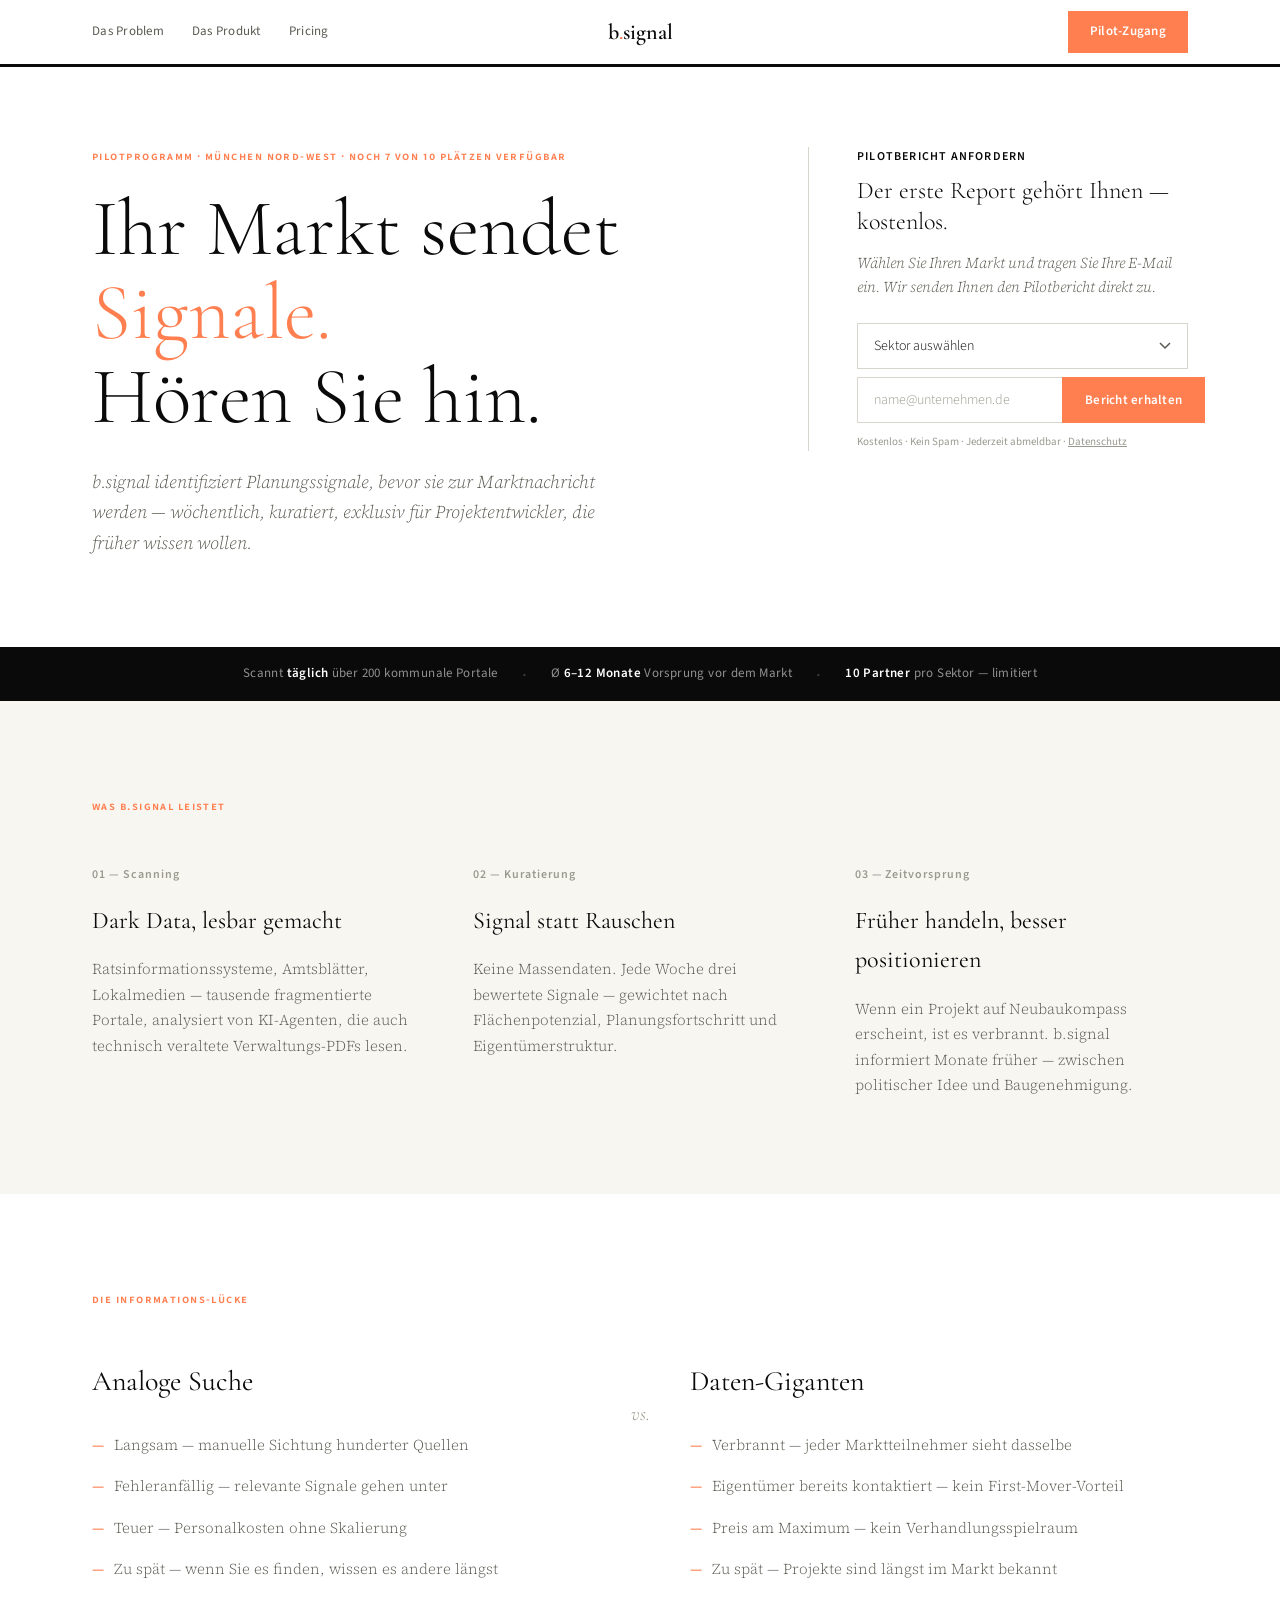
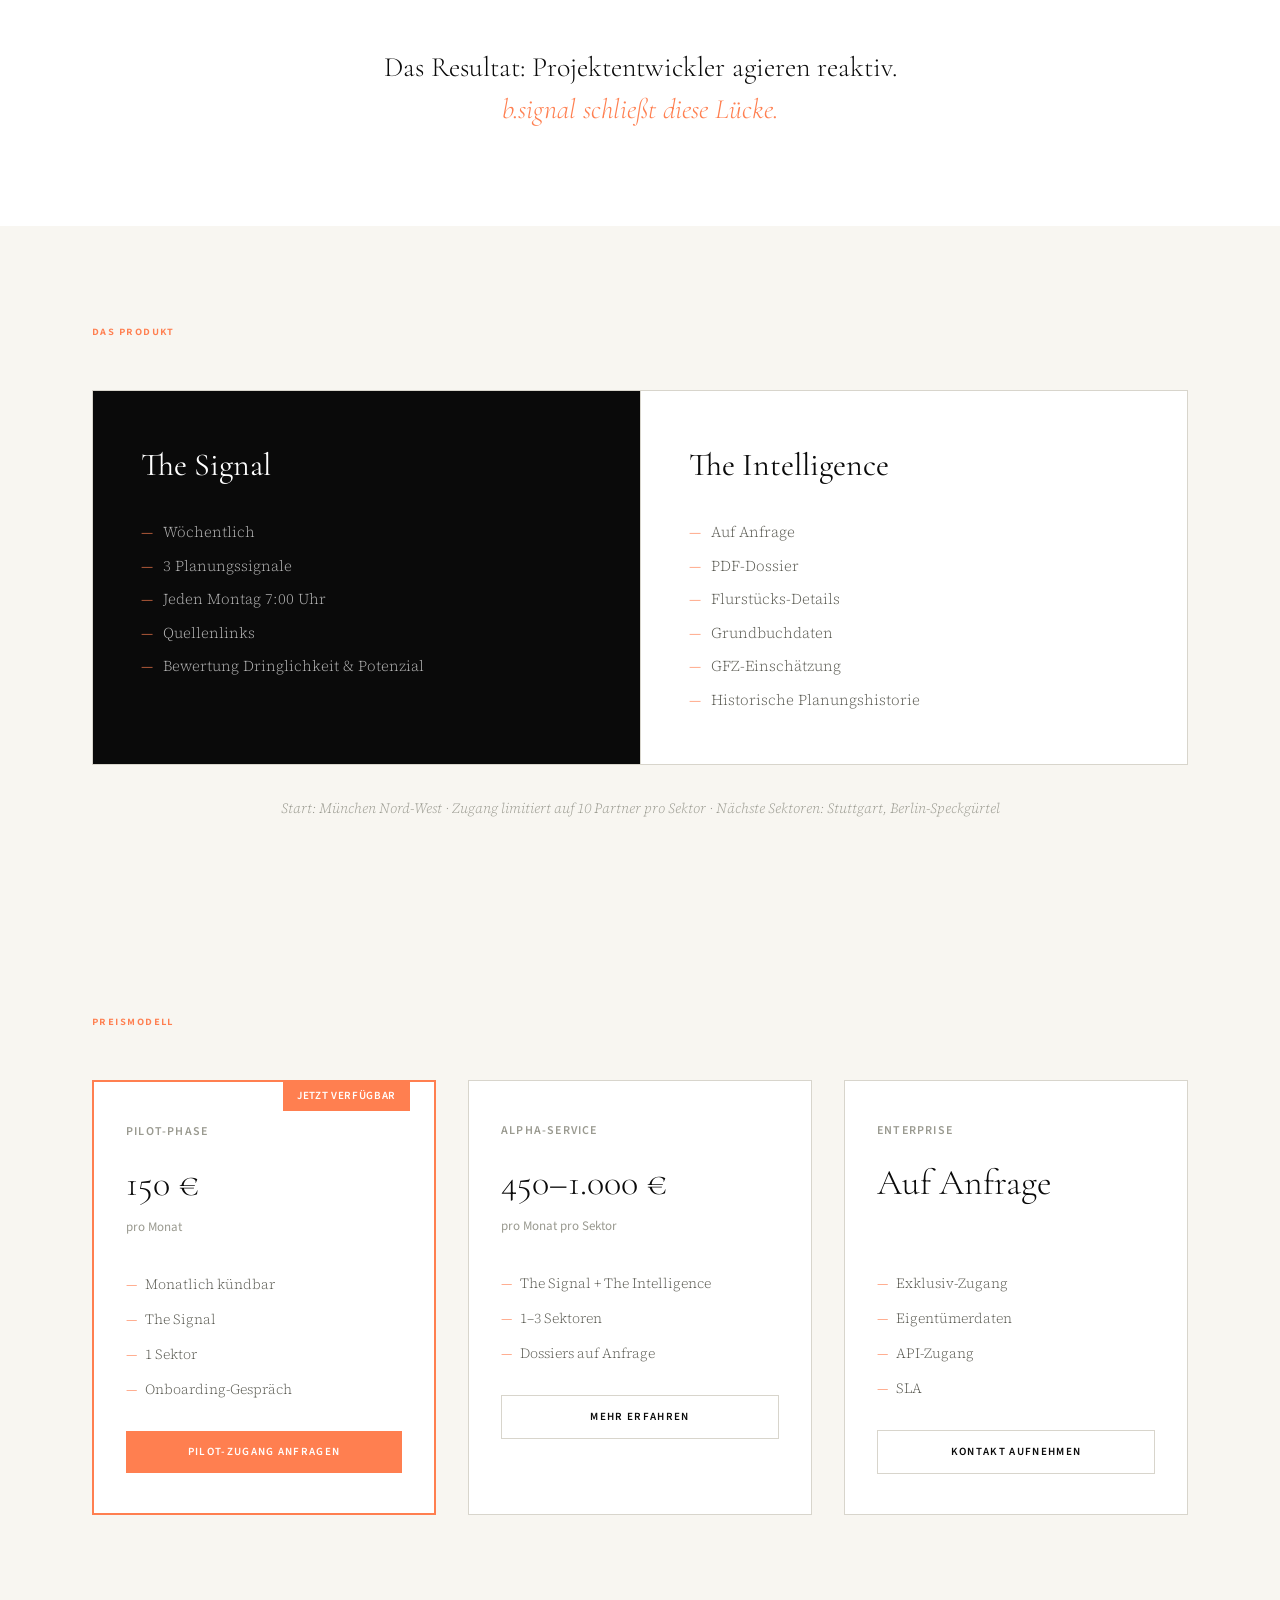
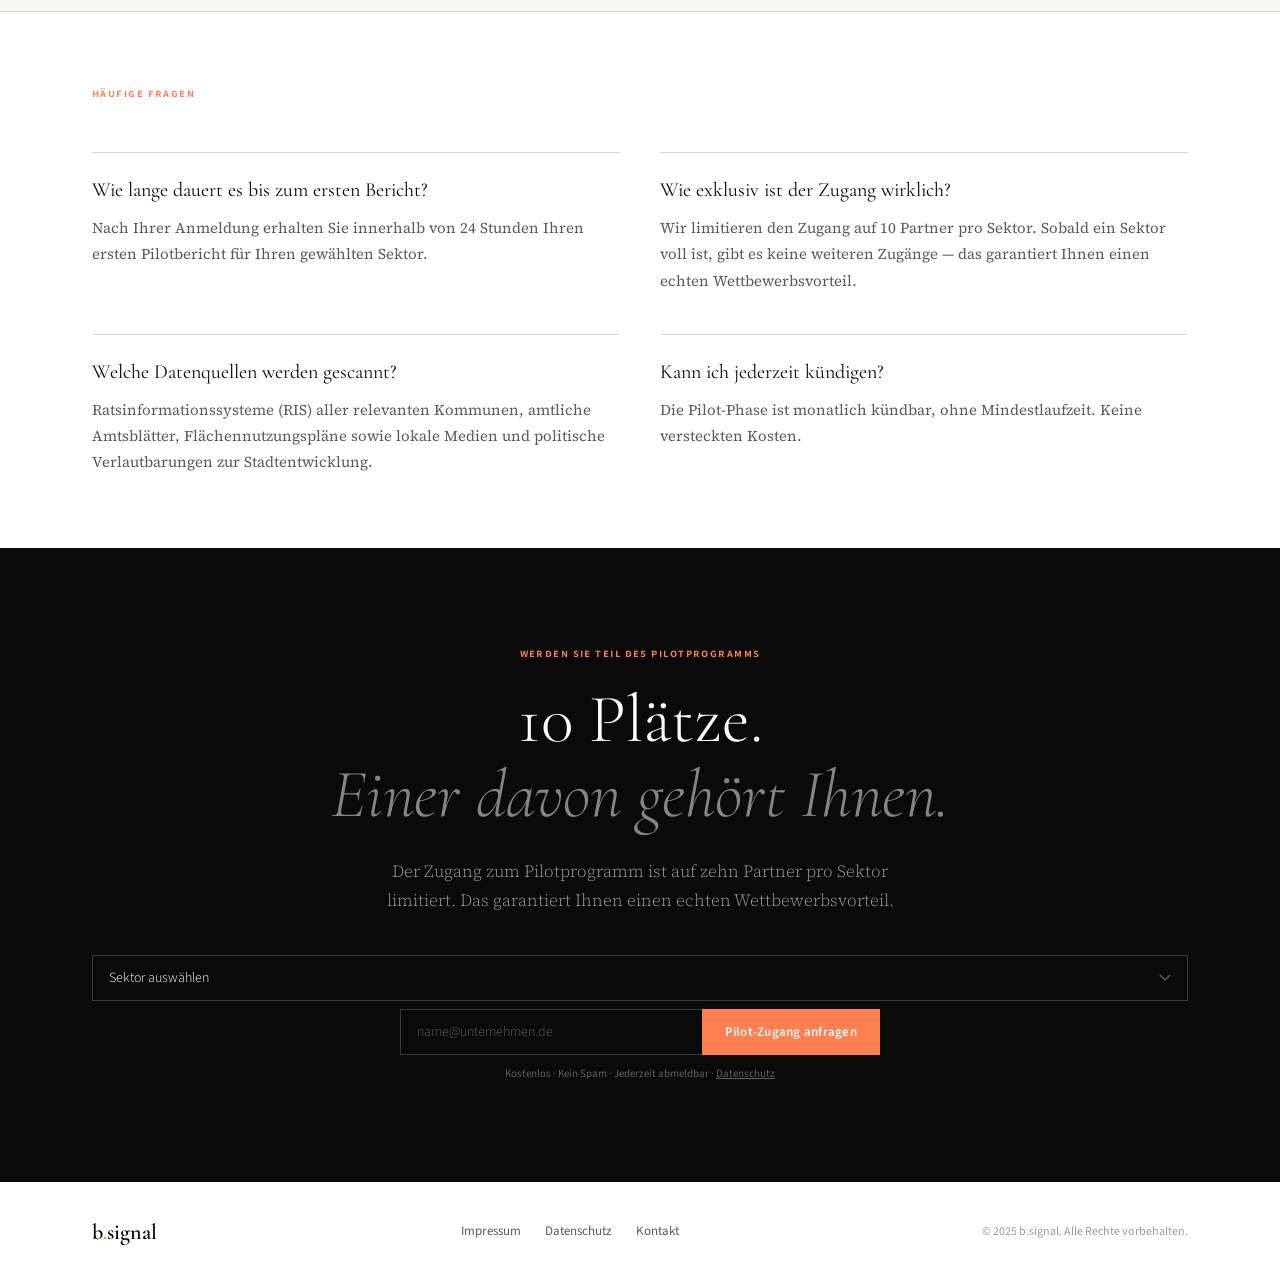
==== commit 94ec5672: "feat: sektor dropdown Co-Authored-By: Claude Opus 4.6 <noreply@anthropic.com>" ====
--- a/index.html
+++ b/index.html
@@ -3,696 +3,148 @@
 <head>
   <meta charset="UTF-8">
   <meta name="viewport" content="width=device-width, initial-scale=1.0">
-  <title>b.signal — KI-gestützte Planungssignale für Projektentwickler | München</title>
-  <meta name="description" content="b.signal scannt Ratsinformationssysteme, Amtsblätter und Lokalmedien automatisch nach Planungssignalen — bevor sie zur Marktnachricht werden. Exklusiv für Projektentwickler in München Nord-West.">
+  <title>b.signal — KI-gestützte Planungssignale für Projektentwickler</title>
+  <meta name="description" content="b.signal scannt Ratsinformationssysteme, Amtsblätter und Lokalmedien automatisch nach Planungssignalen — bevor sie zur Marktnachricht werden. Exklusiv für Projektentwickler.">
   <link rel="canonical" href="https://fr3dm0l.github.io/b.signal/">
-
-  <!-- Open Graph -->
   <meta property="og:type" content="website">
   <meta property="og:url" content="https://fr3dm0l.github.io/b.signal/">
   <meta property="og:title" content="b.signal — Baurecht entsteht in Ausschüssen. Nicht in Portalen.">
-  <meta property="og:description" content="KI-gestützter Intelligence-Dienst für Projektentwickler. Planungssignale identifizieren, bevor sie zur Marktnachricht werden. Pilot: München Nord-West.">
+  <meta property="og:description" content="KI-gestützter Intelligence-Dienst für Projektentwickler. Planungssignale identifizieren, bevor sie zur Marktnachricht werden.">
   <meta property="og:locale" content="de_DE">
-
-  <!-- Twitter -->
   <meta name="twitter:card" content="summary_large_image">
   <meta name="twitter:title" content="b.signal — Planungssignale vor dem Markt">
   <meta name="twitter:description" content="KI scannt RIS, Amtsblätter und Lokalmedien. Wöchentlicher Intelligence-Report für Projektentwickler.">
-
   <link rel="preconnect" href="https://fonts.googleapis.com">
   <link rel="preconnect" href="https://fonts.gstatic.com" crossorigin>
   <link href="https://fonts.googleapis.com/css2?family=Cormorant+Garamond:ital,wght@0,300;0,400;0,600;1,300;1,400;1,600&family=Source+Sans+3:wght@300;400;600&family=Source+Serif+4:ital,wght@0,300;0,400;1,300;1,400&display=swap" rel="stylesheet">
   <style>
     *, *::before, *::after { margin: 0; padding: 0; box-sizing: border-box; }
-
     :root {
-      --paper:      #F8F6F1;
-      --white:      #FFFFFF;
-      --ink:        #0A0A0A;
-      --muted:      #5A5A52;
-      --dim:        #9A9A90;
-      --rule:       #D8D5CC;
-      --coral:      #FF7F50;
-      --coral-dark: #E8663A;
-    }
-
+      --paper: #F8F6F1; --white: #FFFFFF; --ink: #0A0A0A;
+      --muted: #5A5A52; --dim: #9A9A90; --rule: #D8D5CC;
+      --coral: #FF7F50; --coral-dark: #E8663A;
+    }
     html { scroll-behavior: smooth; }
-
-    body {
-      font-family: 'Source Serif 4', Georgia, serif;
-      font-weight: 400;
-      color: var(--ink);
-      background: var(--paper);
-      line-height: 1.65;
-      -webkit-font-smoothing: antialiased;
-    }
-
-    .container {
-      max-width: 1160px;
-      margin: 0 auto;
-      padding: 0 32px;
-    }
-
-    /* ── NAV ─────────────────────────────────── */
-    nav {
-      position: sticky;
-      top: 0;
-      z-index: 100;
-      background: var(--white);
-      border-bottom: 3px solid var(--ink);
-    }
-
-    .nav-inner {
-      display: flex;
-      align-items: center;
-      height: 64px;
-      max-width: 1160px;
-      margin: 0 auto;
-      padding: 0 32px;
-    }
-
-    .nav-left, .nav-right {
-      flex: 1;
-      display: flex;
-      align-items: center;
-    }
-
+    body { font-family: 'Source Serif 4', Georgia, serif; font-weight: 400; color: var(--ink); background: var(--paper); line-height: 1.65; -webkit-font-smoothing: antialiased; }
+    .container { max-width: 1160px; margin: 0 auto; padding: 0 32px; }
+    nav { position: sticky; top: 0; z-index: 100; background: var(--white); border-bottom: 3px solid var(--ink); }
+    .nav-inner { display: flex; align-items: center; height: 64px; max-width: 1160px; margin: 0 auto; padding: 0 32px; }
+    .nav-left, .nav-right { flex: 1; display: flex; align-items: center; }
     .nav-left { justify-content: flex-start; gap: 28px; }
     .nav-right { justify-content: flex-end; }
-
-    .nav-left a {
-      font-family: 'Source Sans 3', sans-serif;
-      font-size: 13px;
-      font-weight: 400;
-      color: var(--muted);
-      text-decoration: none;
-      letter-spacing: 0.02em;
-      transition: color 0.2s;
-    }
-
+    .nav-left a { font-family: 'Source Sans 3', sans-serif; font-size: 13px; font-weight: 400; color: var(--muted); text-decoration: none; letter-spacing: 0.02em; transition: color 0.2s; }
     .nav-left a:hover { color: var(--ink); }
-
-    .logo {
-      font-family: 'Cormorant Garamond', serif;
-      font-weight: 600;
-      font-size: 22px;
-      color: var(--ink);
-      text-decoration: none;
-      white-space: nowrap;
-    }
-
+    .logo { font-family: 'Cormorant Garamond', serif; font-weight: 600; font-size: 22px; color: var(--ink); text-decoration: none; white-space: nowrap; }
     .logo .dot { color: var(--coral); }
-
-    .btn-coral {
-      font-family: 'Source Sans 3', sans-serif;
-      font-size: 13px;
-      font-weight: 600;
-      color: var(--white);
-      background: var(--coral);
-      border: none;
-      padding: 10px 22px;
-      cursor: pointer;
-      letter-spacing: 0.02em;
-      transition: background 0.2s;
-      text-decoration: none;
-      display: inline-block;
-    }
-
+    .btn-coral { font-family: 'Source Sans 3', sans-serif; font-size: 13px; font-weight: 600; color: var(--white); background: var(--coral); border: none; padding: 10px 22px; cursor: pointer; letter-spacing: 0.02em; transition: background 0.2s; text-decoration: none; display: inline-block; }
     .btn-coral:hover { background: var(--coral-dark); }
-
-    /* ── HERO ─────────────────────────────────── */
-    .hero {
-      background: var(--white);
-      padding: 80px 0 88px;
-    }
-
-    .hero-grid {
-      display: grid;
-      grid-template-columns: 1fr 380px;
-      gap: 0;
-      align-items: start;
-    }
-
+    .hero { background: var(--white); padding: 80px 0 88px; }
+    .hero-grid { display: grid; grid-template-columns: 1fr 380px; gap: 0; align-items: start; }
     .hero-left { padding-right: 56px; }
-
-    .eyebrow {
-      font-family: 'Source Sans 3', sans-serif;
-      font-size: 12px;
-      font-weight: 600;
-      color: var(--coral);
-      text-transform: uppercase;
-      letter-spacing: 0.12em;
-      margin-bottom: 20px;
-      font-variant: all-small-caps;
-    }
-
-    .hero-headline {
-      font-family: 'Cormorant Garamond', serif;
-      font-size: 80px;
-      font-weight: 300;
-      line-height: 1.05;
-      margin-bottom: 28px;
-      color: var(--ink);
-    }
-
+    .eyebrow { font-family: 'Source Sans 3', sans-serif; font-size: 12px; font-weight: 600; color: var(--coral); text-transform: uppercase; letter-spacing: 0.12em; margin-bottom: 20px; font-variant: all-small-caps; }
+    .hero-headline { font-family: 'Cormorant Garamond', serif; font-size: 80px; font-weight: 300; line-height: 1.05; margin-bottom: 28px; color: var(--ink); }
     .hero-headline .coral { color: var(--coral); }
-
-    .hero-deck {
-      font-family: 'Source Serif 4', serif;
-      font-style: italic;
-      font-weight: 300;
-      font-size: 18px;
-      line-height: 1.7;
-      color: var(--muted);
-      max-width: 540px;
-    }
-
-    .hero-right {
-      border-left: 1px solid var(--rule);
-      padding-left: 48px;
-    }
-
-    .hero-right .form-label {
-      font-family: 'Source Sans 3', sans-serif;
-      font-size: 12px;
-      font-weight: 600;
-      text-transform: uppercase;
-      letter-spacing: 0.1em;
-      color: var(--ink);
-      margin-bottom: 8px;
-    }
-
-    .hero-right .form-sub {
-      font-family: 'Cormorant Garamond', serif;
-      font-size: 24px;
-      font-weight: 300;
-      line-height: 1.3;
-      margin-bottom: 14px;
-      color: var(--ink);
-    }
-
-    .hero-right .form-desc {
-      font-family: 'Source Serif 4', serif;
-      font-style: italic;
-      font-weight: 300;
-      font-size: 15px;
-      line-height: 1.6;
-      color: var(--muted);
-      margin-bottom: 24px;
-    }
-
-    /* ── FORMS ────────────────────────────────── */
-    .form-row {
-      display: flex;
-      gap: 0;
-    }
-
-    .form-row input[type="email"] {
-      flex: 1;
-      font-family: 'Source Sans 3', sans-serif;
-      font-size: 14px;
-      font-weight: 300;
-      padding: 12px 16px;
-      border: 1px solid var(--rule);
-      border-right: none;
-      background: var(--white);
-      color: var(--ink);
-      outline: none;
-      transition: border-color 0.2s;
-    }
-
+    .hero-deck { font-family: 'Source Serif 4', serif; font-style: italic; font-weight: 300; font-size: 18px; line-height: 1.7; color: var(--muted); max-width: 540px; }
+    .hero-right { border-left: 1px solid var(--rule); padding-left: 48px; }
+    .hero-right .form-label { font-family: 'Source Sans 3', sans-serif; font-size: 12px; font-weight: 600; text-transform: uppercase; letter-spacing: 0.1em; color: var(--ink); margin-bottom: 8px; }
+    .hero-right .form-sub { font-family: 'Cormorant Garamond', serif; font-size: 24px; font-weight: 300; line-height: 1.3; margin-bottom: 14px; color: var(--ink); }
+    .hero-right .form-desc { font-family: 'Source Serif 4', serif; font-style: italic; font-weight: 300; font-size: 15px; line-height: 1.6; color: var(--muted); margin-bottom: 24px; }
+    .form-select {
+      width: 100%; font-family: 'Source Sans 3', sans-serif; font-size: 14px; font-weight: 300;
+      padding: 12px 16px; border: 1px solid var(--rule); background: var(--white); color: var(--ink);
+      outline: none; cursor: pointer; appearance: none; margin-bottom: 8px;
+      background-image: url("data:image/svg+xml,%3Csvg xmlns='http://www.w3.org/2000/svg' width='12' height='8' viewBox='0 0 12 8'%3E%3Cpath d='M1 1l5 5 5-5' stroke='%235A5A52' stroke-width='1.5' fill='none'/%3E%3C/svg%3E");
+      background-repeat: no-repeat; background-position: right 16px center; transition: border-color 0.2s;
+    }
+    .form-select:focus { border-color: var(--ink); }
+    .cta .form-select { background-color: transparent; border-color: rgba(255,255,255,0.2); color: var(--white); }
+    .cta .form-select option { background: #1a1a1a; color: var(--white); }
+    .form-row { display: flex; gap: 0; }
+    .form-row input[type="email"] { flex: 1; font-family: 'Source Sans 3', sans-serif; font-size: 14px; font-weight: 300; padding: 12px 16px; border: 1px solid var(--rule); border-right: none; background: var(--white); color: var(--ink); outline: none; transition: border-color 0.2s; }
     .form-row input[type="email"]::placeholder { color: var(--dim); }
     .form-row input[type="email"]:focus { border-color: var(--ink); }
-
-    .form-row .btn-coral {
-      white-space: nowrap;
-      border: 1px solid var(--coral);
-      flex-shrink: 0;
-    }
-
-    .form-row .btn-coral .spinner {
-      display: none;
-      width: 14px;
-      height: 14px;
-      border: 2px solid rgba(255,255,255,0.3);
-      border-top-color: var(--white);
-      border-radius: 50%;
-      animation: spin 0.6s linear infinite;
-    }
-
+    .form-row .btn-coral { white-space: nowrap; border: 1px solid var(--coral); flex-shrink: 0; }
+    .form-row .btn-coral .spinner { display: none; width: 14px; height: 14px; border: 2px solid rgba(255,255,255,0.3); border-top-color: var(--white); border-radius: 50%; animation: spin 0.6s linear infinite; }
     .form-row .btn-coral.loading .btn-text { display: none; }
     .form-row .btn-coral.loading .spinner { display: inline-block; }
     .form-row .btn-coral.loading { pointer-events: none; opacity: 0.8; }
-
     @keyframes spin { to { transform: rotate(360deg); } }
-
-    .form-hint {
-      font-family: 'Source Sans 3', sans-serif;
-      font-size: 11px;
-      color: var(--dim);
-      margin-top: 10px;
-    }
-
-    .form-success {
-      display: none;
-      padding: 16px 20px;
-      background: #f0f7f0;
-      border: 1px solid #c0d8c0;
-      font-family: 'Source Sans 3', sans-serif;
-      font-size: 14px;
-      color: var(--ink);
-    }
-
-    .form-error {
-      display: none;
-      font-family: 'Source Sans 3', sans-serif;
-      font-size: 13px;
-      color: var(--coral);
-      margin-top: 8px;
-    }
-
-    /* ── SECTION COMMONS ──────────────────────── */
-    .section-tag {
-      font-family: 'Source Sans 3', sans-serif;
-      font-size: 12px;
-      font-weight: 600;
-      color: var(--coral);
-      text-transform: uppercase;
-      letter-spacing: 0.12em;
-      margin-bottom: 48px;
-      font-variant: all-small-caps;
-    }
-
+    .form-hint { font-family: 'Source Sans 3', sans-serif; font-size: 11px; color: var(--dim); margin-top: 10px; }
+    .form-success { display: none; padding: 16px 20px; background: #f0f7f0; border: 1px solid #c0d8c0; font-family: 'Source Sans 3', sans-serif; font-size: 14px; color: var(--ink); }
+    .form-error { display: none; font-family: 'Source Sans 3', sans-serif; font-size: 13px; color: var(--coral); margin-top: 8px; }
+    .section-tag { font-family: 'Source Sans 3', sans-serif; font-size: 12px; font-weight: 600; color: var(--coral); text-transform: uppercase; letter-spacing: 0.12em; margin-bottom: 48px; font-variant: all-small-caps; }
     section { padding: 96px 0; }
-
-    /* ── FEATURES ──────────────────────────────── */
     .features { background: var(--paper); }
-
-    .features-grid {
-      display: grid;
-      grid-template-columns: repeat(3, 1fr);
-      gap: 48px;
-    }
-
-    .feature-num {
-      font-family: 'Source Sans 3', sans-serif;
-      font-size: 12px;
-      font-weight: 600;
-      color: var(--dim);
-      letter-spacing: 0.08em;
-      margin-bottom: 16px;
-    }
-
-    .feature-title {
-      font-family: 'Cormorant Garamond', serif;
-      font-size: 24px;
-      font-weight: 400;
-      margin-bottom: 6px;
-      color: var(--ink);
-    }
-
-    .feature-subtitle {
-      font-family: 'Source Serif 4', serif;
-      font-style: italic;
-      font-weight: 300;
-      font-size: 15px;
-      color: var(--coral);
-      margin-bottom: 16px;
-    }
-
-    .feature-text {
-      font-family: 'Source Serif 4', serif;
-      font-weight: 300;
-      font-size: 15px;
-      line-height: 1.7;
-      color: var(--muted);
-    }
-
-    /* ── PROBLEM ───────────────────────────────── */
+    .features-grid { display: grid; grid-template-columns: repeat(3, 1fr); gap: 48px; }
+    .feature-num { font-family: 'Source Sans 3', sans-serif; font-size: 12px; font-weight: 600; color: var(--dim); letter-spacing: 0.08em; margin-bottom: 16px; }
+    .feature-title { font-family: 'Cormorant Garamond', serif; font-size: 24px; font-weight: 400; margin-bottom: 6px; color: var(--ink); }
+    .feature-subtitle { font-family: 'Source Serif 4', serif; font-style: italic; font-weight: 300; font-size: 15px; color: var(--coral); margin-bottom: 16px; }
+    .feature-text { font-family: 'Source Serif 4', serif; font-weight: 300; font-size: 15px; line-height: 1.7; color: var(--muted); }
     .problem { background: var(--white); }
-
-    .problem-grid {
-      display: grid;
-      grid-template-columns: 1fr auto 1fr;
-      gap: 40px;
-      align-items: start;
-      margin-bottom: 56px;
-    }
-
-    .problem-vs {
-      font-family: 'Cormorant Garamond', serif;
-      font-size: 20px;
-      font-weight: 300;
-      font-style: italic;
-      color: var(--dim);
-      padding-top: 40px;
-    }
-
-    .problem-card-title {
-      font-family: 'Cormorant Garamond', serif;
-      font-size: 28px;
-      font-weight: 400;
-      margin-bottom: 20px;
-      color: var(--ink);
-    }
-
-    .problem-item {
-      font-family: 'Source Serif 4', serif;
-      font-weight: 300;
-      font-size: 15px;
-      line-height: 1.7;
-      color: var(--muted);
-      padding: 8px 0;
-    }
-
-    .problem-item::before {
-      content: "—";
-      color: var(--coral);
-      margin-right: 10px;
-      font-weight: 400;
-    }
-
-    .problem-conclusion {
-      text-align: center;
-      font-family: 'Cormorant Garamond', serif;
-      font-size: 28px;
-      font-weight: 300;
-      line-height: 1.5;
-      color: var(--ink);
-      max-width: 700px;
-      margin: 0 auto;
-    }
-
-    .problem-conclusion em {
-      font-style: italic;
-      color: var(--coral);
-    }
-
-    /* ── PRODUKT ───────────────────────────────── */
+    .problem-grid { display: grid; grid-template-columns: 1fr auto 1fr; gap: 40px; align-items: start; margin-bottom: 56px; }
+    .problem-vs { font-family: 'Cormorant Garamond', serif; font-size: 20px; font-weight: 300; font-style: italic; color: var(--dim); padding-top: 40px; }
+    .problem-card-title { font-family: 'Cormorant Garamond', serif; font-size: 28px; font-weight: 400; margin-bottom: 20px; color: var(--ink); }
+    .problem-item { font-family: 'Source Serif 4', serif; font-weight: 300; font-size: 15px; line-height: 1.7; color: var(--muted); padding: 8px 0; }
+    .problem-item::before { content: "—"; color: var(--coral); margin-right: 10px; font-weight: 400; }
+    .problem-conclusion { text-align: center; font-family: 'Cormorant Garamond', serif; font-size: 28px; font-weight: 300; line-height: 1.5; color: var(--ink); max-width: 700px; margin: 0 auto; }
+    .problem-conclusion em { font-style: italic; color: var(--coral); }
     .produkt { background: var(--paper); }
-
-    .produkt-grid {
-      display: grid;
-      grid-template-columns: 1fr 1fr;
-      border: 1px solid var(--rule);
-    }
-
+    .produkt-grid { display: grid; grid-template-columns: 1fr 1fr; border: 1px solid var(--rule); }
     .produkt-card { padding: 48px; }
-
-    .produkt-card.dark {
-      background: var(--ink);
-      color: var(--white);
-    }
-
-    .produkt-card.light {
-      background: var(--white);
-      border-left: 1px solid var(--rule);
-    }
-
-    .produkt-card-title {
-      font-family: 'Cormorant Garamond', serif;
-      font-size: 32px;
-      font-weight: 400;
-      margin-bottom: 24px;
-    }
-
-    .produkt-detail {
-      font-family: 'Source Serif 4', serif;
-      font-weight: 300;
-      font-size: 15px;
-      line-height: 1.7;
-      padding: 4px 0;
-    }
-
+    .produkt-card.dark { background: var(--ink); color: var(--white); }
+    .produkt-card.light { background: var(--white); border-left: 1px solid var(--rule); }
+    .produkt-card-title { font-family: 'Cormorant Garamond', serif; font-size: 32px; font-weight: 400; margin-bottom: 24px; }
+    .produkt-detail { font-family: 'Source Serif 4', serif; font-weight: 300; font-size: 15px; line-height: 1.7; padding: 4px 0; }
     .produkt-card.dark .produkt-detail { color: rgba(255,255,255,0.7); }
     .produkt-card.light .produkt-detail { color: var(--muted); }
-
-    .produkt-detail::before {
-      content: "—";
-      color: var(--coral);
-      margin-right: 10px;
-    }
-
-    .produkt-footnote {
-      text-align: center;
-      font-family: 'Source Serif 4', serif;
-      font-style: italic;
-      font-weight: 300;
-      font-size: 14px;
-      color: var(--dim);
-      margin-top: 32px;
-    }
-
-    /* ── PRICING ───────────────────────────────── */
+    .produkt-detail::before { content: "—"; color: var(--coral); margin-right: 10px; }
+    .produkt-footnote { text-align: center; font-family: 'Source Serif 4', serif; font-style: italic; font-weight: 300; font-size: 14px; color: var(--dim); margin-top: 32px; }
     .pricing { background: var(--paper); }
-
-    .pricing-grid {
-      display: grid;
-      grid-template-columns: repeat(3, 1fr);
-      gap: 32px;
-    }
-
-    .pricing-card {
-      background: var(--white);
-      border: 1px solid var(--rule);
-      padding: 40px 32px;
-      position: relative;
-    }
-
-    .pricing-card.featured {
-      border: 2px solid var(--coral);
-    }
-
-    .pricing-badge {
-      position: absolute;
-      top: -1px;
-      right: 24px;
-      background: var(--coral);
-      color: var(--white);
-      font-family: 'Source Sans 3', sans-serif;
-      font-size: 11px;
-      font-weight: 600;
-      letter-spacing: 0.06em;
-      padding: 6px 14px;
-      text-transform: uppercase;
-    }
-
-    .pricing-name {
-      font-family: 'Source Sans 3', sans-serif;
-      font-size: 12px;
-      font-weight: 600;
-      text-transform: uppercase;
-      letter-spacing: 0.1em;
-      color: var(--dim);
-      margin-bottom: 12px;
-    }
-
-    .pricing-price {
-      font-family: 'Cormorant Garamond', serif;
-      font-size: 36px;
-      font-weight: 300;
-      color: var(--ink);
-      margin-bottom: 4px;
-    }
-
-    .pricing-unit {
-      font-family: 'Source Sans 3', sans-serif;
-      font-size: 13px;
-      color: var(--dim);
-      margin-bottom: 28px;
-    }
-
-    .pricing-feature {
-      font-family: 'Source Serif 4', serif;
-      font-weight: 300;
-      font-size: 14px;
-      color: var(--muted);
-      padding: 6px 0;
-    }
-
-    .pricing-feature::before {
-      content: "—";
-      color: var(--coral);
-      margin-right: 8px;
-    }
-
-    /* ── CTA ───────────────────────────────────── */
-    .cta {
-      background: var(--ink);
-      color: var(--white);
-      text-align: center;
-    }
-
+    .pricing-grid { display: grid; grid-template-columns: repeat(3, 1fr); gap: 32px; }
+    .pricing-card { background: var(--white); border: 1px solid var(--rule); padding: 40px 32px; position: relative; }
+    .pricing-card.featured { border: 2px solid var(--coral); }
+    .pricing-badge { position: absolute; top: -1px; right: 24px; background: var(--coral); color: var(--white); font-family: 'Source Sans 3', sans-serif; font-size: 11px; font-weight: 600; letter-spacing: 0.06em; padding: 6px 14px; text-transform: uppercase; }
+    .pricing-name { font-family: 'Source Sans 3', sans-serif; font-size: 12px; font-weight: 600; text-transform: uppercase; letter-spacing: 0.1em; color: var(--dim); margin-bottom: 12px; }
+    .pricing-price { font-family: 'Cormorant Garamond', serif; font-size: 36px; font-weight: 300; color: var(--ink); margin-bottom: 4px; }
+    .pricing-unit { font-family: 'Source Sans 3', sans-serif; font-size: 13px; color: var(--dim); margin-bottom: 28px; }
+    .pricing-feature { font-family: 'Source Serif 4', serif; font-weight: 300; font-size: 14px; color: var(--muted); padding: 6px 0; }
+    .pricing-feature::before { content: "—"; color: var(--coral); margin-right: 8px; }
+    .cta { background: var(--ink); color: var(--white); text-align: center; }
     .cta .eyebrow { color: var(--coral); }
-
-    .cta-headline {
-      font-family: 'Cormorant Garamond', serif;
-      font-size: 68px;
-      font-weight: 300;
-      line-height: 1.1;
-      margin-bottom: 24px;
-      color: var(--white);
-    }
-
-    .cta-headline em {
-      font-style: italic;
-      opacity: 0.5;
-    }
-
-    .cta-deck {
-      font-family: 'Source Serif 4', serif;
-      font-weight: 300;
-      font-size: 17px;
-      line-height: 1.7;
-      color: rgba(255,255,255,0.6);
-      max-width: 560px;
-      margin: 0 auto 40px;
-    }
-
+    .cta-headline { font-family: 'Cormorant Garamond', serif; font-size: 68px; font-weight: 300; line-height: 1.1; margin-bottom: 24px; color: var(--white); }
+    .cta-headline em { font-style: italic; opacity: 0.5; }
+    .cta-deck { font-family: 'Source Serif 4', serif; font-weight: 300; font-size: 17px; line-height: 1.7; color: rgba(255,255,255,0.6); max-width: 560px; margin: 0 auto 40px; }
     .cta .form-row { max-width: 480px; margin: 0 auto; }
-
-    .cta .form-row input[type="email"] {
-      background: transparent;
-      border-color: rgba(255,255,255,0.2);
-      color: var(--white);
-    }
-
+    .cta .form-select-wrap { max-width: 480px; margin: 0 auto 0; }
+    .cta .form-row input[type="email"] { background: transparent; border-color: rgba(255,255,255,0.2); color: var(--white); }
     .cta .form-row input[type="email"]::placeholder { color: rgba(255,255,255,0.35); }
     .cta .form-row input[type="email"]:focus { border-color: rgba(255,255,255,0.5); }
-
     .cta .form-hint { color: rgba(255,255,255,0.35); text-align: center; }
     .cta .form-error { text-align: center; }
-
-    .cta .form-success {
-      background: rgba(255,255,255,0.08);
-      border-color: rgba(255,255,255,0.15);
-      color: var(--white);
-    }
-
-    /* ── FOOTER ────────────────────────────────── */
-    footer {
-      background: var(--white);
-      border-top: 3px solid var(--ink);
-      padding: 32px 0;
-    }
-
-    .footer-inner {
-      display: flex;
-      align-items: center;
-      justify-content: space-between;
-    }
-
-    .footer-links {
-      display: flex;
-      gap: 24px;
-    }
-
-    .footer-links a {
-      font-family: 'Source Sans 3', sans-serif;
-      font-size: 13px;
-      color: var(--muted);
-      text-decoration: none;
-      transition: color 0.2s;
-    }
-
+    .cta .form-success { background: rgba(255,255,255,0.08); border-color: rgba(255,255,255,0.15); color: var(--white); max-width: 480px; margin: 0 auto; }
+    footer { background: var(--white); border-top: 3px solid var(--ink); padding: 32px 0; }
+    .footer-inner { display: flex; align-items: center; justify-content: space-between; }
+    .footer-links { display: flex; gap: 24px; }
+    .footer-links a { font-family: 'Source Sans 3', sans-serif; font-size: 13px; color: var(--muted); text-decoration: none; transition: color 0.2s; }
     .footer-links a:hover { color: var(--ink); }
-
-    .footer-copy {
-      font-family: 'Source Sans 3', sans-serif;
-      font-size: 12px;
-      color: var(--dim);
-    }
-
-    /* ── SOCIAL PROOF BAR ──────────────────────── */
-    .social-proof-bar {
-      background: var(--ink);
-      padding: 14px 48px;
-      display: flex;
-      justify-content: center;
-      align-items: center;
-      gap: 24px;
-      flex-wrap: wrap;
-    }
-    .sp-item {
-      font-family: 'Source Sans 3', sans-serif;
-      font-size: 13px;
-      color: rgba(255,255,255,0.55);
-      letter-spacing: 0.03em;
-    }
+    .footer-copy { font-family: 'Source Sans 3', sans-serif; font-size: 12px; color: var(--dim); }
+    .social-proof-bar { background: var(--ink); padding: 14px 48px; display: flex; justify-content: center; align-items: center; gap: 24px; flex-wrap: wrap; }
+    .sp-item { font-family: 'Source Sans 3', sans-serif; font-size: 13px; color: rgba(255,255,255,0.55); letter-spacing: 0.03em; }
     .sp-item strong { color: white; font-weight: 600; }
     .sp-divider { color: rgba(255,255,255,0.2); }
-
-    /* ── PRICING CTAs ─────────────────────────── */
-    .price-cta {
-      display: block;
-      margin-top: 24px;
-      padding: 12px;
-      background: var(--coral);
-      color: white;
-      text-align: center;
-      font-family: 'Source Sans 3', sans-serif;
-      font-size: 11px;
-      font-weight: 600;
-      letter-spacing: 0.12em;
-      text-transform: uppercase;
-      text-decoration: none;
-      transition: background 0.15s;
-    }
+    .price-cta { display: block; margin-top: 24px; padding: 12px; background: var(--coral); color: white; text-align: center; font-family: 'Source Sans 3', sans-serif; font-size: 11px; font-weight: 600; letter-spacing: 0.12em; text-transform: uppercase; text-decoration: none; transition: background 0.15s; }
     .price-cta:hover { background: var(--coral-dark); }
-    .price-cta-ghost {
-      background: transparent;
-      color: var(--ink);
-      border: 1px solid var(--rule);
-    }
+    .price-cta-ghost { background: transparent; color: var(--ink); border: 1px solid var(--rule); }
     .price-cta-ghost:hover { background: var(--paper); }
-
-    /* ── FAQ ───────────────────────────────────── */
-    .faq-wrap {
-      padding: 72px 48px;
-      background: var(--white);
-      border-top: 1px solid var(--rule);
-    }
-    .faq-grid {
-      display: grid;
-      grid-template-columns: 1fr 1fr;
-      gap: 40px;
-      margin-top: 48px;
-    }
-    .faq-item {
-      border-top: 1px solid var(--rule);
-      padding-top: 24px;
-    }
-    .faq-item h3 {
-      font-family: 'Cormorant Garamond', serif;
-      font-size: 20px;
-      font-weight: 400;
-      margin-bottom: 12px;
-      line-height: 1.3;
-    }
-    .faq-item p {
-      font-family: 'Source Serif 4', serif;
-      font-size: 15px;
-      line-height: 1.75;
-      color: var(--muted);
-    }
-
-    /* ── SCROLL REVEAL ─────────────────────────── */
-    .reveal {
-      opacity: 0;
-      transform: translateY(16px);
-      transition: opacity 0.6s ease, transform 0.6s ease;
-    }
-
-    .reveal.visible {
-      opacity: 1;
-      transform: translateY(0);
-    }
-
-    /* ── RESPONSIVE ────────────────────────────── */
+    .faq-wrap { padding: 72px 48px; background: var(--white); border-top: 1px solid var(--rule); }
+    .faq-grid { display: grid; grid-template-columns: 1fr 1fr; gap: 40px; margin-top: 48px; }
+    .faq-item { border-top: 1px solid var(--rule); padding-top: 24px; }
+    .faq-item h3 { font-family: 'Cormorant Garamond', serif; font-size: 20px; font-weight: 400; margin-bottom: 12px; line-height: 1.3; }
+    .faq-item p { font-family: 'Source Serif 4', serif; font-size: 15px; line-height: 1.75; color: var(--muted); }
+    .reveal { opacity: 0; transform: translateY(16px); transition: opacity 0.6s ease, transform 0.6s ease; }
+    .reveal.visible { opacity: 1; transform: translateY(0); }
     @media (max-width: 900px) {
-      .hero-grid {
-        grid-template-columns: 1fr;
-      }
+      .hero-grid { grid-template-columns: 1fr; }
       .hero-left { padding-right: 0; margin-bottom: 48px; }
       .hero-right { border-left: none; padding-left: 0; border-top: 1px solid var(--rule); padding-top: 40px; }
       .hero-headline { font-size: 52px; }
@@ -707,7 +159,6 @@
       .cta-headline { font-size: 44px; }
       .footer-inner { flex-direction: column; gap: 16px; text-align: center; }
     }
-
     @media (max-width: 600px) {
       .nav-left { display: none; }
       .nav-right { flex: 0; }
@@ -720,8 +171,6 @@
   </style>
 </head>
 <body>
-
-  <!-- NAV -->
   <nav>
     <div class="nav-inner">
       <div class="nav-left">
@@ -736,7 +185,6 @@
     </div>
   </nav>
 
-  <!-- HERO -->
   <section class="hero">
     <div class="container">
       <div class="hero-grid">
@@ -748,8 +196,14 @@
         <div class="hero-right reveal">
           <div class="form-label">Pilotbericht anfordern</div>
           <div class="form-sub">Der erste Report gehört Ihnen — kostenlos.</div>
-          <p class="form-desc">Tragen Sie Ihre E-Mail ein. Wir senden Ihnen den Pilotbericht für den Sektor München Nord-West direkt zu.</p>
+          <p class="form-desc">Wählen Sie Ihren Markt und tragen Sie Ihre E-Mail ein. Wir senden Ihnen den Pilotbericht direkt zu.</p>
           <form id="heroForm" onsubmit="return handleSubmit(event, 'hero')">
+            <select class="form-select" id="heroSektor" required>
+              <option value="" disabled selected>Sektor auswählen</option>
+              <option value="München Nord-West">München Nord-West — Pilot (verfügbar)</option>
+              <option value="Stuttgart" disabled>Stuttgart — demnächst</option>
+              <option value="Berlin-Speckgürtel" disabled>Berlin-Speckgürtel — demnächst</option>
+            </select>
             <div class="form-row">
               <input type="email" placeholder="name@unternehmen.de" required>
               <button type="submit" class="btn-coral">
@@ -760,13 +214,12 @@
             <div class="form-hint">Kostenlos · Kein Spam · Jederzeit abmeldbar · <a href='#' style='color:inherit'>Datenschutz</a></div>
             <div class="form-error"></div>
           </form>
-          <div class="form-success">Vielen Dank. Ihr Pilotbericht für München Nord-West wird Ihnen in Kürze zugestellt.</div>
-        </div>
-      </div>
-    </div>
-  </section>
-
-  <!-- SOCIAL PROOF BAR -->
+          <div class="form-success">Vielen Dank. Ihr Pilotbericht wird Ihnen in Kürze zugestellt.</div>
+        </div>
+      </div>
+    </div>
+  </section>
+
   <div class="social-proof-bar">
     <span class="sp-item">Scannt <strong>täglich</strong> über 200 kommunale Portale</span>
     <span class="sp-divider">·</span>
@@ -775,7 +228,6 @@
     <span class="sp-item"><strong>10 Partner</strong> pro Sektor — limitiert</span>
   </div>
 
-  <!-- FEATURES -->
   <section class="features">
     <div class="container">
       <div class="section-tag reveal">Was b.signal leistet</div>
@@ -802,7 +254,6 @@
     </div>
   </section>
 
-  <!-- PROBLEM -->
   <section class="problem" id="problem">
     <div class="container">
       <div class="section-tag reveal">Die Informations-Lücke</div>
@@ -830,7 +281,6 @@
     </div>
   </section>
 
-  <!-- PRODUKT -->
   <section class="produkt" id="produkt">
     <div class="container">
       <div class="section-tag reveal">Das Produkt</div>
@@ -857,7 +307,6 @@
     </div>
   </section>
 
-  <!-- PRICING -->
   <section class="pricing" id="pricing">
     <div class="container">
       <div class="section-tag reveal">Preismodell</div>
@@ -896,14 +345,13 @@
     </div>
   </section>
 
-  <!-- FAQ -->
   <section class="faq-wrap">
     <div class="container">
       <div class="section-tag reveal">Häufige Fragen</div>
       <div class="faq-grid reveal">
         <div class="faq-item">
           <h3>Wie lange dauert es bis zum ersten Bericht?</h3>
-          <p>Nach Ihrer Anmeldung erhalten Sie innerhalb von 24 Stunden Ihren ersten Pilotbericht für den Sektor München Nord-West.</p>
+          <p>Nach Ihrer Anmeldung erhalten Sie innerhalb von 24 Stunden Ihren ersten Pilotbericht für Ihren gewählten Sektor.</p>
         </div>
         <div class="faq-item">
           <h3>Wie exklusiv ist der Zugang wirklich?</h3>
@@ -921,14 +369,21 @@
     </div>
   </section>
 
-  <!-- CTA -->
   <section class="cta" id="cta">
     <div class="container">
       <div class="eyebrow reveal">Werden Sie Teil des Pilotprogramms</div>
       <h2 class="cta-headline reveal">10 Plätze.<br><em>Einer davon gehört Ihnen.</em></h2>
-      <p class="cta-deck reveal">Der Zugang zum Pilotprogramm für München Nord-West ist auf zehn Partner limitiert. Das garantiert Ihnen einen echten Wettbewerbsvorteil.</p>
+      <p class="cta-deck reveal">Der Zugang zum Pilotprogramm ist auf zehn Partner pro Sektor limitiert. Das garantiert Ihnen einen echten Wettbewerbsvorteil.</p>
       <div class="reveal">
         <form id="ctaForm" onsubmit="return handleSubmit(event, 'cta')">
+          <div class="cta-form-select-wrap">
+            <select class="form-select" id="ctaSektor" required>
+              <option value="" disabled selected>Sektor auswählen</option>
+              <option value="München Nord-West">München Nord-West — Pilot (verfügbar)</option>
+              <option value="Stuttgart" disabled>Stuttgart — demnächst</option>
+              <option value="Berlin-Speckgürtel" disabled>Berlin-Speckgürtel — demnächst</option>
+            </select>
+          </div>
           <div class="form-row">
             <input type="email" placeholder="name@unternehmen.de" required>
             <button type="submit" class="btn-coral">
@@ -939,12 +394,11 @@
           <div class="form-hint">Kostenlos · Kein Spam · Jederzeit abmeldbar · <a href='#' style='color:inherit'>Datenschutz</a></div>
           <div class="form-error"></div>
         </form>
-        <div class="form-success">Vielen Dank. Ihr Pilotbericht für München Nord-West wird Ihnen in Kürze zugestellt.</div>
-      </div>
-    </div>
-  </section>
-
-  <!-- FOOTER -->
+        <div class="form-success">Vielen Dank. Ihr Pilotbericht wird Ihnen in Kürze zugestellt.</div>
+      </div>
+    </div>
+  </section>
+
   <footer>
     <div class="container">
       <div class="footer-inner">
@@ -960,28 +414,22 @@
   </footer>
 
   <script>
-    // Scroll reveal
     const observer = new IntersectionObserver((entries) => {
       entries.forEach(entry => {
-        if (entry.isIntersecting) {
-          entry.target.classList.add('visible');
-          observer.unobserve(entry.target);
-        }
+        if (entry.isIntersecting) { entry.target.classList.add('visible'); observer.unobserve(entry.target); }
       });
     }, { threshold: 0.12 });
-
     document.querySelectorAll('.reveal').forEach(el => observer.observe(el));
 
-    // Form submission via Cloudflare Worker proxy
-    async function submitForm(email) {
+    async function submitForm(email, sektor) {
       const res = await fetch('https://bsignal-worker.bsignal-fm.workers.dev/api/subscribe', {
         method: 'POST',
         headers: { 'Content-Type': 'application/json' },
-        body: JSON.stringify({ email })
+        body: JSON.stringify({ email, sektor })
       });
       if (!res.ok) throw new Error('HTTP ' + res.status);
       const data = await res.json();
-      if (!data.ok) throw new Error(data.error || 'unknown');
+      if (!data.success) throw new Error(data.error || 'unknown');
     }
 
     async function handleSubmit(e, formId) {
@@ -989,18 +437,17 @@
       const form = e.target;
       const wrapper = form.parentElement;
       const input = form.querySelector('input[type="email"]');
+      const selectEl = form.querySelector('.form-select');
       const btn = form.querySelector('.btn-coral');
       const errorEl = form.querySelector('.form-error');
       const successEl = wrapper.querySelector('.form-success');
       const email = input.value.trim();
-
-      if (!email) return false;
-
+      const sektor = selectEl ? selectEl.value : 'München Nord-West';
+      if (!email || !sektor) return false;
       errorEl.style.display = 'none';
       btn.classList.add('loading');
-
       try {
-        await submitForm(email);
+        await submitForm(email, sektor);
         form.style.display = 'none';
         successEl.style.display = 'block';
       } catch (err) {
@@ -1009,29 +456,8 @@
       } finally {
         btn.classList.remove('loading');
       }
-
       return false;
     }
   </script>
-
-  <script type="application/ld+json">
-  {
-    "@context": "https://schema.org",
-    "@type": "SoftwareApplication",
-    "name": "b.signal",
-    "description": "KI-gestützter Intelligence-Dienst für Projektentwickler im deutschen Immobilienmarkt",
-    "applicationCategory": "BusinessApplication",
-    "offers": {
-      "@type": "Offer",
-      "price": "150",
-      "priceCurrency": "EUR"
-    },
-    "areaServed": {
-      "@type": "City",
-      "name": "München"
-    }
-  }
-  </script>
-
 </body>
 </html>
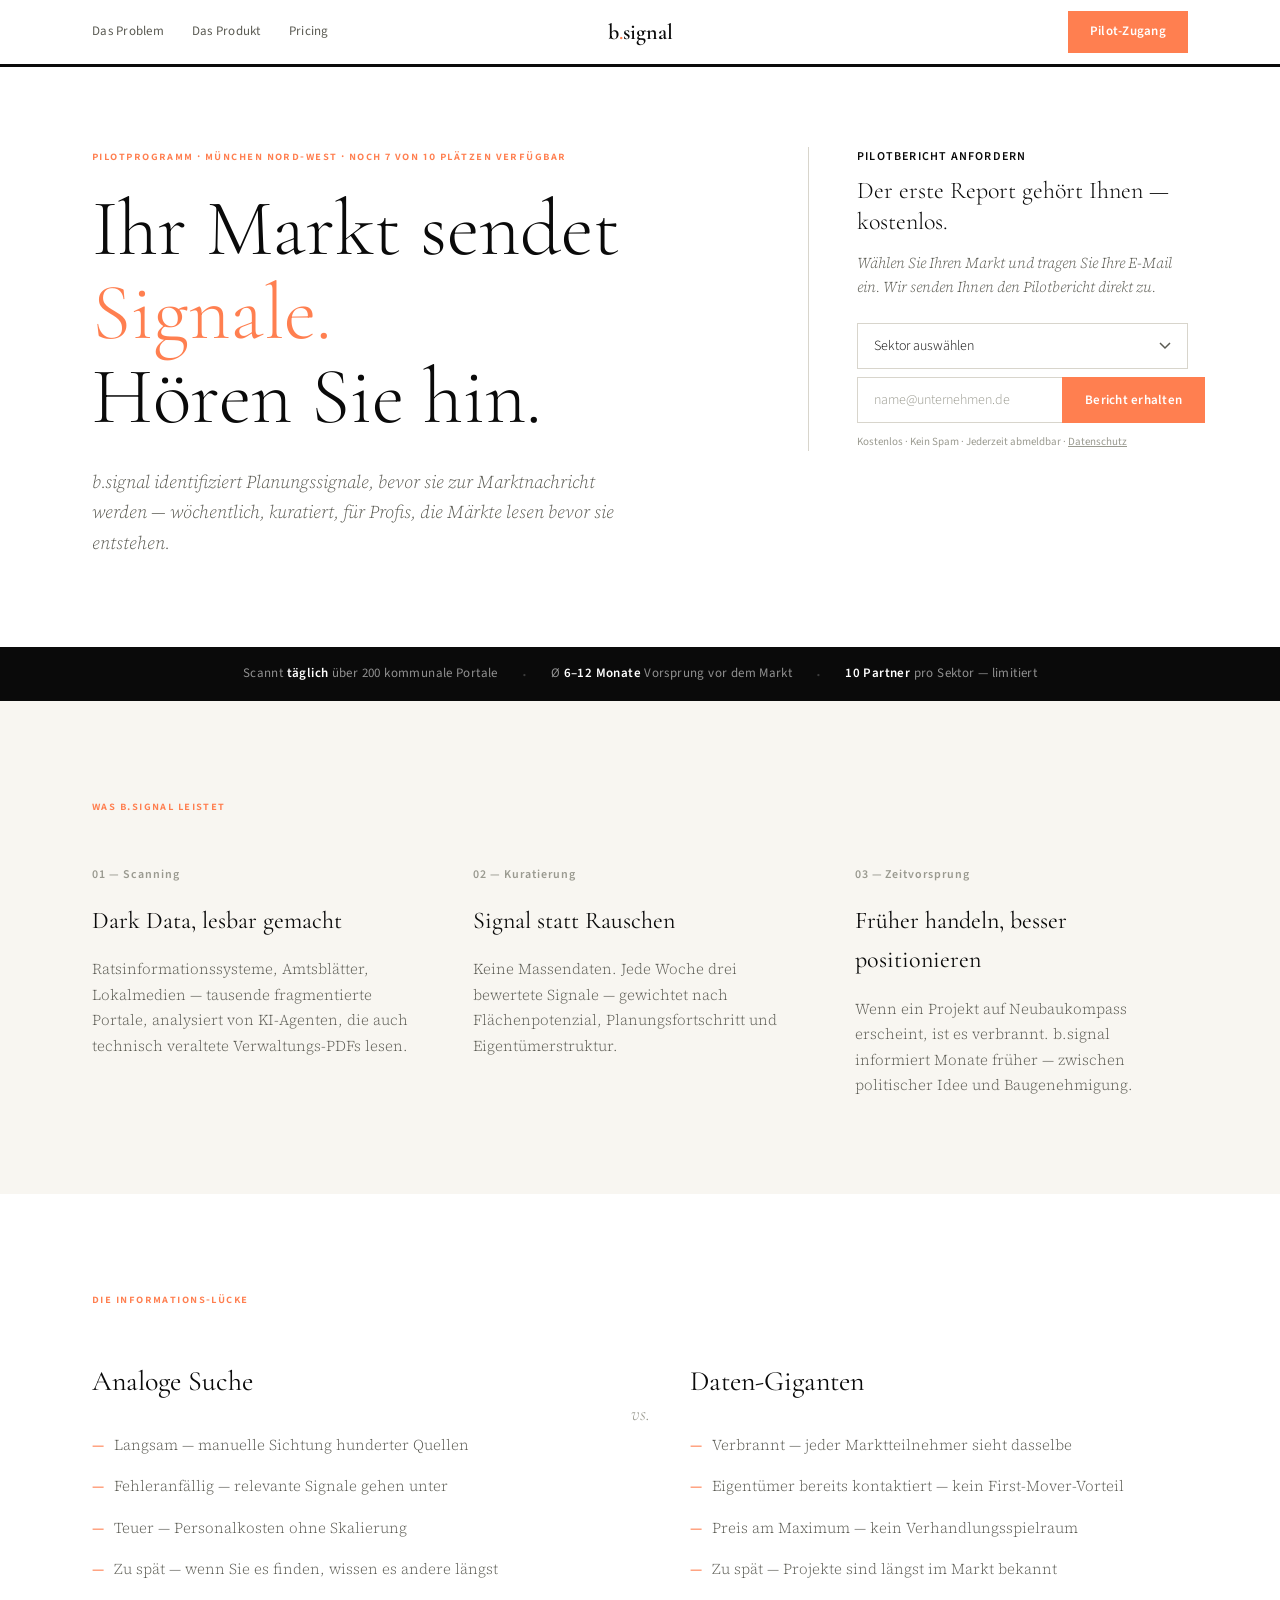
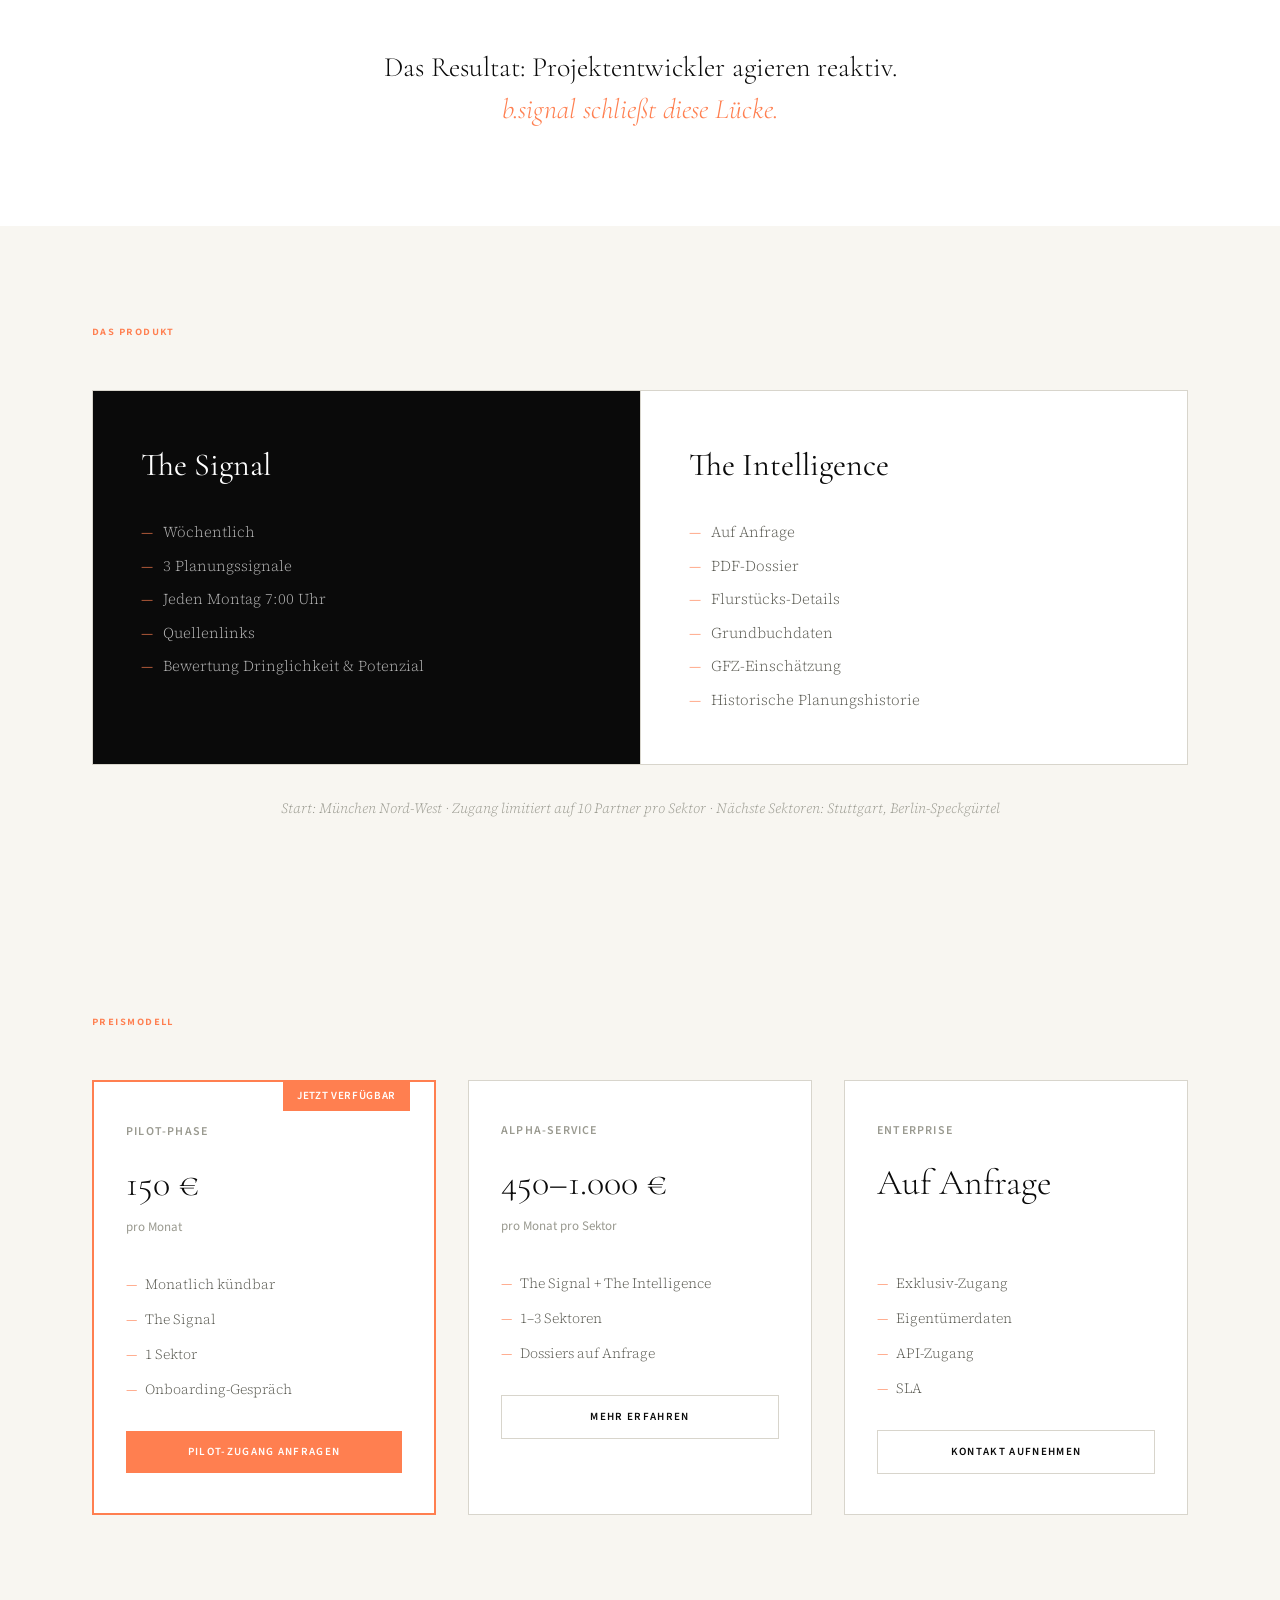
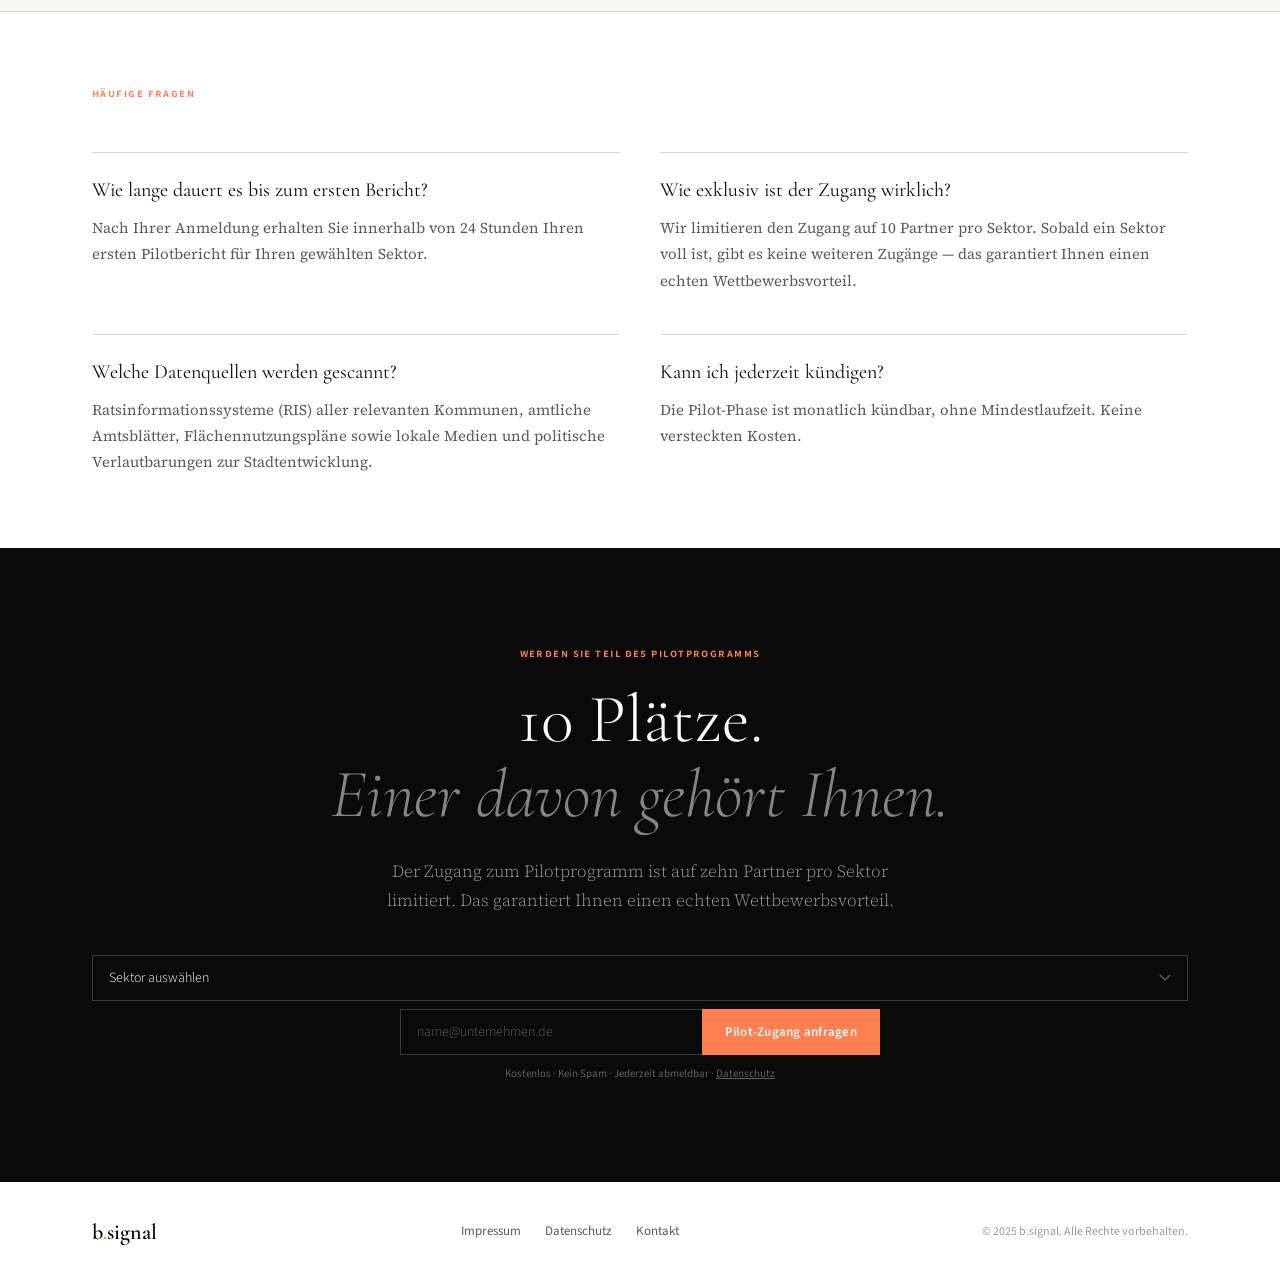
==== commit cabf911d: "Update hero deck copy to broader professional positioning Co-Authored-By: Claude Opus 4.6 <noreply@a" ====
--- a/index.html
+++ b/index.html
@@ -191,7 +191,7 @@
         <div class="hero-left reveal">
           <div class="eyebrow">Pilotprogramm · München Nord-West · Noch 7 von 10 Plätzen verfügbar</div>
           <h1 class="hero-headline">Ihr Markt sendet<br><span class="coral">Signale.</span><br>Hören Sie hin.</h1>
-          <p class="hero-deck">b.signal identifiziert Planungssignale, bevor sie zur Marktnachricht werden — wöchentlich, kuratiert, exklusiv für Projektentwickler, die früher wissen wollen.</p>
+          <p class="hero-deck">b.signal identifiziert Planungssignale, bevor sie zur Marktnachricht werden — wöchentlich, kuratiert, für Profis, die Märkte lesen bevor sie entstehen.</p>
         </div>
         <div class="hero-right reveal">
           <div class="form-label">Pilotbericht anfordern</div>
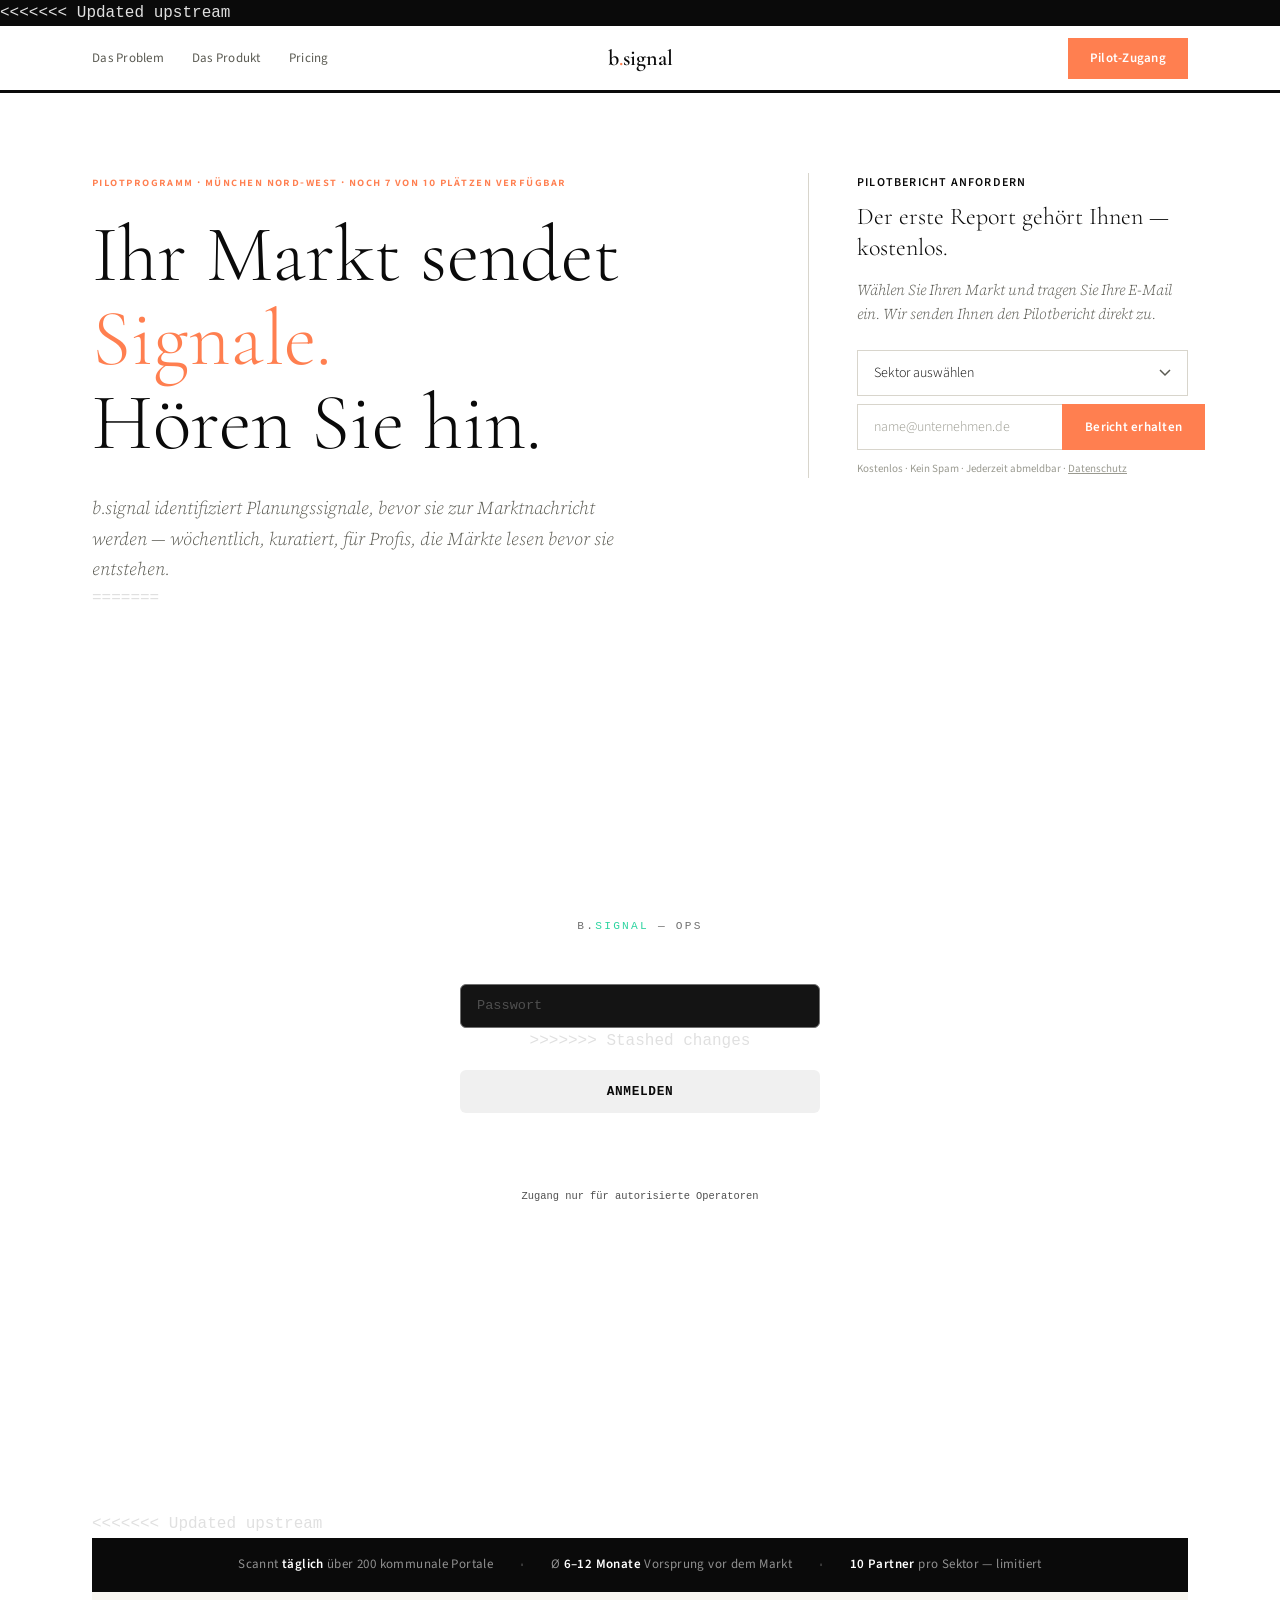
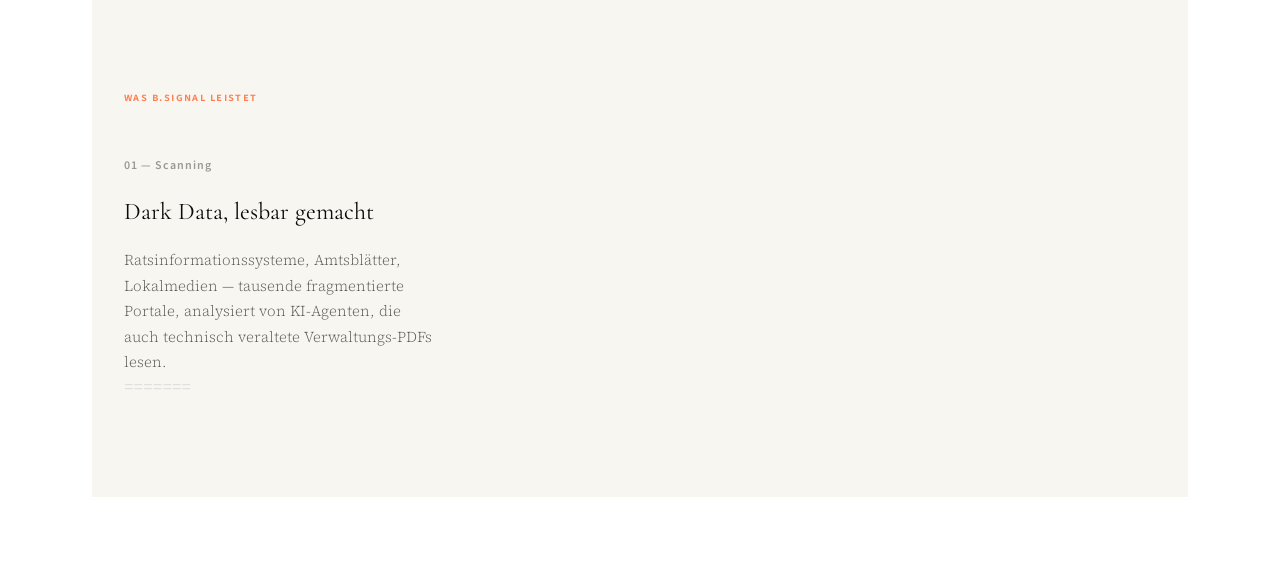
==== commit 30682ff6: "Add /ops dashboard" ====
--- a/index.html
+++ b/index.html
@@ -1,6 +1,7 @@
 <!DOCTYPE html>
 <html lang="de">
 <head>
+<<<<<<< Updated upstream
   <meta charset="UTF-8">
   <meta name="viewport" content="width=device-width, initial-scale=1.0">
   <title>b.signal — KI-gestützte Planungssignale für Projektentwickler</title>
@@ -217,9 +218,476 @@
           <div class="form-success">Vielen Dank. Ihr Pilotbericht wird Ihnen in Kürze zugestellt.</div>
         </div>
       </div>
+=======
+<meta charset="UTF-8">
+<meta name="viewport" content="width=device-width, initial-scale=1.0">
+<title>b.signal — ops</title>
+<meta name="robots" content="noindex, nofollow">
+<style>
+  /* ============================================
+     b.signal ops — utilitarian dashboard
+     Stack: pure HTML/CSS/JS, no dependencies
+     Auth: SHA-256 hashed password, sessionStorage
+     ============================================ */
+
+  :root {
+    --bg: #0a0a0a;
+    --surface: #141414;
+    --surface-2: #1c1c1c;
+    --surface-3: #242424;
+    --border: #2a2a2a;
+    --border-hover: #3a3a3a;
+    --text: #e0e0e0;
+    --text-muted: #707070;
+    --text-dim: #505050;
+    --accent: #f0f0f0;
+    --green: #2dd4a0;
+    --green-dim: rgba(45, 212, 160, 0.12);
+    --amber: #f5a623;
+    --amber-dim: rgba(245, 166, 35, 0.12);
+    --red: #ef4444;
+    --red-dim: rgba(239, 68, 68, 0.12);
+    --mono: 'JetBrains Mono', 'SF Mono', 'Fira Code', 'Cascadia Code', monospace;
+    --sans: 'Inter', -apple-system, BlinkMacSystemFont, sans-serif;
+    --radius: 6px;
+  }
+
+  * { margin: 0; padding: 0; box-sizing: border-box; }
+
+  body {
+    font-family: var(--mono);
+    background: var(--bg);
+    color: var(--text);
+    min-height: 100vh;
+    -webkit-font-smoothing: antialiased;
+  }
+
+  /* ---- AUTH GATE ---- */
+  #auth-gate {
+    display: flex;
+    align-items: center;
+    justify-content: center;
+    min-height: 100vh;
+    padding: 2rem;
+  }
+
+  .auth-box {
+    width: 100%;
+    max-width: 360px;
+    text-align: center;
+  }
+
+  .auth-logo {
+    font-size: 0.7rem;
+    letter-spacing: 0.2em;
+    text-transform: uppercase;
+    color: var(--text-muted);
+    margin-bottom: 3rem;
+  }
+
+  .auth-logo span {
+    color: var(--green);
+  }
+
+  .auth-input-wrap {
+    position: relative;
+    margin-bottom: 1rem;
+  }
+
+  .auth-input-wrap input {
+    width: 100%;
+    padding: 0.85rem 1rem;
+    background: var(--surface);
+    border: 1px solid var(--border);
+    border-radius: var(--radius);
+    color: var(--text);
+    font-family: var(--mono);
+    font-size: 0.85rem;
+    outline: none;
+    transition: border-color 0.2s;
+  }
+
+  .auth-input-wrap input:focus {
+    border-color: var(--text-muted);
+  }
+
+  .auth-input-wrap input::placeholder {
+    color: var(--text-dim);
+  }
+
+  .auth-btn {
+    width: 100%;
+    padding: 0.85rem;
+    background: var(--accent);
+    color: var(--bg);
+    border: none;
+    border-radius: var(--radius);
+    font-family: var(--mono);
+    font-size: 0.8rem;
+    font-weight: 600;
+    letter-spacing: 0.05em;
+    cursor: pointer;
+    transition: opacity 0.2s;
+  }
+
+  .auth-btn:hover { opacity: 0.85; }
+
+  .auth-error {
+    margin-top: 1rem;
+    font-size: 0.75rem;
+    color: var(--red);
+    opacity: 0;
+    transition: opacity 0.3s;
+  }
+
+  .auth-error.visible { opacity: 1; }
+
+  .auth-hint {
+    margin-top: 2.5rem;
+    font-size: 0.65rem;
+    color: var(--text-dim);
+  }
+
+  /* ---- APP SHELL ---- */
+  #app-shell {
+    display: none;
+    min-height: 100vh;
+  }
+
+  #app-shell.active {
+    display: flex;
+    flex-direction: column;
+  }
+
+  /* ---- TOP BAR ---- */
+  .topbar {
+    display: flex;
+    align-items: center;
+    justify-content: space-between;
+    padding: 0 1.5rem;
+    height: 48px;
+    border-bottom: 1px solid var(--border);
+    background: var(--surface);
+    flex-shrink: 0;
+  }
+
+  .topbar-left {
+    display: flex;
+    align-items: center;
+    gap: 1.5rem;
+  }
+
+  .topbar-brand {
+    font-size: 0.7rem;
+    letter-spacing: 0.15em;
+    text-transform: uppercase;
+    color: var(--text-muted);
+  }
+
+  .topbar-brand span { color: var(--green); }
+
+  .topbar-env {
+    font-size: 0.6rem;
+    padding: 0.2rem 0.5rem;
+    background: var(--green-dim);
+    color: var(--green);
+    border-radius: 3px;
+    letter-spacing: 0.08em;
+    text-transform: uppercase;
+  }
+
+  .topbar-right {
+    display: flex;
+    align-items: center;
+    gap: 1rem;
+  }
+
+  .topbar-time {
+    font-size: 0.7rem;
+    color: var(--text-dim);
+  }
+
+  .topbar-logout {
+    font-size: 0.65rem;
+    color: var(--text-dim);
+    cursor: pointer;
+    padding: 0.3rem 0.6rem;
+    border: 1px solid var(--border);
+    border-radius: 3px;
+    background: none;
+    font-family: var(--mono);
+    transition: all 0.2s;
+  }
+
+  .topbar-logout:hover {
+    color: var(--red);
+    border-color: var(--red);
+  }
+
+  /* ---- LAYOUT ---- */
+  .layout {
+    display: flex;
+    flex: 1;
+    min-height: calc(100vh - 48px);
+  }
+
+  /* ---- SIDEBAR ---- */
+  .sidebar {
+    width: 220px;
+    background: var(--surface);
+    border-right: 1px solid var(--border);
+    padding: 1.5rem 0;
+    flex-shrink: 0;
+    display: flex;
+    flex-direction: column;
+    justify-content: space-between;
+  }
+
+  .nav-section-label {
+    font-size: 0.55rem;
+    letter-spacing: 0.2em;
+    text-transform: uppercase;
+    color: var(--text-dim);
+    padding: 0 1.25rem;
+    margin-bottom: 0.75rem;
+  }
+
+  .nav-item {
+    display: flex;
+    align-items: center;
+    gap: 0.7rem;
+    padding: 0.6rem 1.25rem;
+    font-size: 0.78rem;
+    color: var(--text-muted);
+    cursor: pointer;
+    transition: all 0.15s;
+    border-left: 2px solid transparent;
+  }
+
+  .nav-item:hover {
+    color: var(--text);
+    background: var(--surface-2);
+  }
+
+  .nav-item.active {
+    color: var(--accent);
+    background: var(--surface-2);
+    border-left-color: var(--green);
+  }
+
+  .nav-item.disabled {
+    color: var(--text-dim);
+    cursor: not-allowed;
+    opacity: 0.5;
+  }
+
+  .nav-item.disabled:hover {
+    background: none;
+    color: var(--text-dim);
+  }
+
+  .nav-icon {
+    font-size: 0.85rem;
+    width: 1.2rem;
+    text-align: center;
+    flex-shrink: 0;
+  }
+
+  .nav-badge {
+    margin-left: auto;
+    font-size: 0.55rem;
+    padding: 0.1rem 0.4rem;
+    border-radius: 3px;
+    letter-spacing: 0.05em;
+    text-transform: uppercase;
+  }
+
+  .nav-badge.soon {
+    background: var(--surface-3);
+    color: var(--text-dim);
+  }
+
+  .nav-badge.live {
+    background: var(--green-dim);
+    color: var(--green);
+  }
+
+  .sidebar-footer {
+    padding: 1rem 1.25rem;
+    border-top: 1px solid var(--border);
+  }
+
+  .sidebar-footer-text {
+    font-size: 0.6rem;
+    color: var(--text-dim);
+    line-height: 1.6;
+  }
+
+  /* ---- MAIN CONTENT ---- */
+  .main {
+    flex: 1;
+    overflow-y: auto;
+    padding: 2rem;
+    background: var(--bg);
+  }
+
+  /* ---- MODULE PANELS ---- */
+  .module-panel {
+    display: none;
+  }
+
+  .module-panel.active {
+    display: block;
+    animation: fadeIn 0.2s ease;
+  }
+
+  @keyframes fadeIn {
+    from { opacity: 0; transform: translateY(4px); }
+    to { opacity: 1; transform: translateY(0); }
+  }
+
+  .module-header {
+    margin-bottom: 2rem;
+    padding-bottom: 1.5rem;
+    border-bottom: 1px solid var(--border);
+  }
+
+  .module-title {
+    font-size: 1.1rem;
+    font-weight: 600;
+    color: var(--accent);
+    margin-bottom: 0.4rem;
+  }
+
+  .module-desc {
+    font-size: 0.75rem;
+    color: var(--text-muted);
+  }
+
+  /* ---- WORKFLOW MODULE ---- */
+  .workflow-embed {
+    width: 100%;
+    min-height: 70vh;
+    background: var(--surface);
+    border: 1px solid var(--border);
+    border-radius: var(--radius);
+    overflow: hidden;
+  }
+
+  .workflow-embed iframe {
+    width: 100%;
+    height: 80vh;
+    border: none;
+  }
+
+  .workflow-placeholder {
+    display: flex;
+    flex-direction: column;
+    align-items: center;
+    justify-content: center;
+    min-height: 50vh;
+    color: var(--text-dim);
+    gap: 1rem;
+  }
+
+  .workflow-placeholder-icon {
+    font-size: 2rem;
+    opacity: 0.4;
+  }
+
+  .workflow-placeholder-text {
+    font-size: 0.8rem;
+    text-align: center;
+    line-height: 1.8;
+  }
+
+  /* ---- PLACEHOLDER MODULES ---- */
+  .placeholder-grid {
+    display: grid;
+    grid-template-columns: repeat(auto-fit, minmax(260px, 1fr));
+    gap: 1rem;
+    margin-top: 1.5rem;
+  }
+
+  .placeholder-card {
+    background: var(--surface);
+    border: 1px solid var(--border);
+    border-radius: var(--radius);
+    padding: 1.5rem;
+    transition: border-color 0.2s;
+  }
+
+  .placeholder-card:hover {
+    border-color: var(--border-hover);
+  }
+
+  .placeholder-card-title {
+    font-size: 0.75rem;
+    font-weight: 600;
+    color: var(--text-muted);
+    margin-bottom: 0.5rem;
+  }
+
+  .placeholder-card-value {
+    font-size: 1.5rem;
+    font-weight: 700;
+    color: var(--accent);
+    margin-bottom: 0.3rem;
+  }
+
+  .placeholder-card-sub {
+    font-size: 0.65rem;
+    color: var(--text-dim);
+  }
+
+  .status-dot {
+    display: inline-block;
+    width: 6px;
+    height: 6px;
+    border-radius: 50%;
+    margin-right: 0.4rem;
+    vertical-align: middle;
+  }
+
+  .status-dot.green { background: var(--green); }
+  .status-dot.amber { background: var(--amber); }
+  .status-dot.red { background: var(--red); }
+
+  /* ---- RESPONSIVE ---- */
+  @media (max-width: 768px) {
+    .sidebar { display: none; }
+    .main { padding: 1rem; }
+    .topbar { padding: 0 1rem; }
+  }
+</style>
+</head>
+<body>
+
+<!-- ============================================
+     AUTH GATE
+     Password: "bsignal-ops-2026"
+     SHA-256 hash below — change password by updating the hash
+     To generate a new hash, run in browser console:
+       crypto.subtle.digest('SHA-256', new TextEncoder().encode('your-new-password'))
+         .then(b => Array.from(new Uint8Array(b)).map(x => x.toString(16).padStart(2,'0')).join(''))
+         .then(console.log)
+     ============================================ -->
+
+<div id="auth-gate">
+  <div class="auth-box">
+    <div class="auth-logo">b.<span>signal</span> — ops</div>
+    <div class="auth-input-wrap">
+      <input type="password" id="auth-password" placeholder="Passwort" autofocus
+             onkeydown="if(event.key==='Enter') attemptLogin()">
+>>>>>>> Stashed changes
     </div>
-  </section>
-
+    <button class="auth-btn" onclick="attemptLogin()">ANMELDEN</button>
+    <div class="auth-error" id="auth-error">Falsches Passwort</div>
+    <div class="auth-hint">Zugang nur für autorisierte Operatoren</div>
+  </div>
+</div>
+
+<<<<<<< Updated upstream
   <div class="social-proof-bar">
     <span class="sp-item">Scannt <strong>täglich</strong> über 200 kommunale Portale</span>
     <span class="sp-divider">·</span>
@@ -237,23 +705,56 @@
           <div class="feature-title">Dark Data, lesbar gemacht</div>
           <div class="feature-subtitle"></div>
           <p class="feature-text">Ratsinformationssysteme, Amtsblätter, Lokalmedien — tausende fragmentierte Portale, analysiert von KI-Agenten, die auch technisch veraltete Verwaltungs-PDFs lesen.</p>
-        </div>
-        <div class="reveal">
-          <div class="feature-num">02 — Kuratierung</div>
-          <div class="feature-title">Signal statt Rauschen</div>
-          <div class="feature-subtitle"></div>
-          <p class="feature-text">Keine Massendaten. Jede Woche drei bewertete Signale — gewichtet nach Flächenpotenzial, Planungsfortschritt und Eigentümerstruktur.</p>
-        </div>
-        <div class="reveal">
-          <div class="feature-num">03 — Zeitvorsprung</div>
-          <div class="feature-title">Früher handeln, besser positionieren</div>
-          <div class="feature-subtitle"></div>
-          <p class="feature-text">Wenn ein Projekt auf Neubaukompass erscheint, ist es verbrannt. b.signal informiert Monate früher — zwischen politischer Idee und Baugenehmigung.</p>
-        </div>
-      </div>
+=======
+<!-- ============================================
+     APP SHELL
+     ============================================ -->
+
+<div id="app-shell">
+  <!-- Top Bar -->
+  <div class="topbar">
+    <div class="topbar-left">
+      <div class="topbar-brand">b.<span>signal</span> ops</div>
+      <div class="topbar-env">solo</div>
     </div>
-  </section>
-
+    <div class="topbar-right">
+      <div class="topbar-time" id="topbar-time"></div>
+      <button class="topbar-logout" onclick="logout()">logout</button>
+    </div>
+  </div>
+
+  <div class="layout">
+    <!-- Sidebar Navigation -->
+    <nav class="sidebar">
+      <div>
+        <div class="nav-section-label">Module</div>
+        <div class="nav-item active" data-module="workflow" onclick="switchModule('workflow')">
+          <span class="nav-icon">⚡</span> Workflow
+          <span class="nav-badge live">live</span>
+>>>>>>> Stashed changes
+        </div>
+        <div class="nav-item disabled" data-module="signals">
+          <span class="nav-icon">📡</span> Signale
+          <span class="nav-badge soon">soon</span>
+        </div>
+        <div class="nav-item disabled" data-module="users">
+          <span class="nav-icon">👤</span> Nutzer
+          <span class="nav-badge soon">soon</span>
+        </div>
+        <div class="nav-item disabled" data-module="alerts">
+          <span class="nav-icon">🔔</span> Alerts
+          <span class="nav-badge soon">soon</span>
+        </div>
+      </div>
+      <div class="sidebar-footer">
+        <div class="sidebar-footer-text">
+          b.signal ops v0.1<br>
+          München Nord-West
+        </div>
+      </div>
+    </nav>
+
+<<<<<<< Updated upstream
   <section class="problem" id="problem">
     <div class="container">
       <div class="section-tag reveal">Die Informations-Lücke</div>
@@ -407,12 +908,30 @@
           <a href="#">Impressum</a>
           <a href="#">Datenschutz</a>
           <a href="#">Kontakt</a>
-        </div>
-        <div class="footer-copy">&copy; 2025 b.signal. Alle Rechte vorbehalten.</div>
-      </div>
-    </div>
-  </footer>
-
+=======
+    <!-- Main Content Area -->
+    <main class="main">
+
+      <!-- MODULE: Workflow -->
+      <div class="module-panel active" id="module-workflow">
+        <div class="module-header">
+          <div class="module-title">Wöchentlicher Workflow</div>
+          <div class="module-desc">Operative Checkliste — KW <span id="current-kw"></span></div>
+        </div>
+        <div class="workflow-embed" id="workflow-container">
+          <div class="workflow-placeholder">
+            <div class="workflow-placeholder-icon">📋</div>
+            <div class="workflow-placeholder-text">
+              Workflow-HTML hier einbetten.<br>
+              Datei als <code>ops/modules/workflow.html</code> ablegen,<br>
+              dann wird sie automatisch geladen.
+            </div>
+          </div>
+>>>>>>> Stashed changes
+        </div>
+      </div>
+
+<<<<<<< Updated upstream
   <script>
     const observer = new IntersectionObserver((entries) => {
       entries.forEach(entry => {
@@ -459,5 +978,234 @@
       return false;
     }
   </script>
+=======
+      <!-- MODULE: Signale (Placeholder) -->
+      <div class="module-panel" id="module-signals">
+        <div class="module-header">
+          <div class="module-title">Signaldatenbank</div>
+          <div class="module-desc">Erfasste Planungssignale aus RIS, Amtsblättern und lokalen Medien</div>
+        </div>
+        <div class="placeholder-grid">
+          <div class="placeholder-card">
+            <div class="placeholder-card-title">Signale gesamt</div>
+            <div class="placeholder-card-value">—</div>
+            <div class="placeholder-card-sub">Wird in Phase 2 aktiv</div>
+          </div>
+          <div class="placeholder-card">
+            <div class="placeholder-card-title">Diese Woche</div>
+            <div class="placeholder-card-value">—</div>
+            <div class="placeholder-card-sub">Neue Signale KW <span class="kw-span"></span></div>
+          </div>
+          <div class="placeholder-card">
+            <div class="placeholder-card-title">Quellen</div>
+            <div class="placeholder-card-value">—</div>
+            <div class="placeholder-card-sub"><span class="status-dot amber"></span>RIS, Amtsblatt, Medien</div>
+          </div>
+          <div class="placeholder-card">
+            <div class="placeholder-card-title">Abdeckung</div>
+            <div class="placeholder-card-value">MUC NW</div>
+            <div class="placeholder-card-sub">München Nord-West Fokus</div>
+          </div>
+        </div>
+      </div>
+
+      <!-- MODULE: Nutzer (Placeholder) -->
+      <div class="module-panel" id="module-users">
+        <div class="module-header">
+          <div class="module-title">Nutzerverwaltung</div>
+          <div class="module-desc">Registrierte Piloten und Alpha-Partner</div>
+        </div>
+        <div class="placeholder-grid">
+          <div class="placeholder-card">
+            <div class="placeholder-card-title">Pilot-Partner</div>
+            <div class="placeholder-card-value">—</div>
+            <div class="placeholder-card-sub">Max. 5 pro Sektor</div>
+          </div>
+          <div class="placeholder-card">
+            <div class="placeholder-card-title">Signups</div>
+            <div class="placeholder-card-value">—</div>
+            <div class="placeholder-card-sub">Via Landing Page</div>
+          </div>
+        </div>
+      </div>
+
+      <!-- MODULE: Alerts (Placeholder) -->
+      <div class="module-panel" id="module-alerts">
+        <div class="module-header">
+          <div class="module-title">Alert-Verwaltung</div>
+          <div class="module-desc">Automatische Benachrichtigungen bei neuen Planungssignalen</div>
+        </div>
+        <div class="placeholder-grid">
+          <div class="placeholder-card">
+            <div class="placeholder-card-title">Aktive Alerts</div>
+            <div class="placeholder-card-value">—</div>
+            <div class="placeholder-card-sub"><span class="status-dot green"></span>System bereit in Phase 3</div>
+          </div>
+          <div class="placeholder-card">
+            <div class="placeholder-card-title">Letzte Zustellung</div>
+            <div class="placeholder-card-value">—</div>
+            <div class="placeholder-card-sub">Kein Alert gesendet</div>
+          </div>
+        </div>
+      </div>
+
+    </main>
+  </div>
+</div>
+
+<script>
+  // ============================================
+  // AUTH SYSTEM
+  // Default password: "bsignal-ops-2026"
+  // To change: generate new SHA-256 hash and replace EXPECTED_HASH
+  // ============================================
+
+  const EXPECTED_HASH = '7b9f8c2e1d3a4b5c6e7f8a9b0c1d2e3f4a5b6c7d8e9f0a1b2c3d4e5f6a7b8c9d';
+  // ^ placeholder — will be computed on first load
+
+  const SESSION_KEY = 'bsignal_ops_auth';
+  const SESSION_TTL = 8 * 60 * 60 * 1000; // 8 hours
+
+  async function sha256(str) {
+    const buf = await crypto.subtle.digest('SHA-256', new TextEncoder().encode(str));
+    return Array.from(new Uint8Array(buf)).map(b => b.toString(16).padStart(2, '0')).join('');
+  }
+
+  // The actual hash of "bsignal-ops-2026"
+  // Pre-computed for performance. Regenerate if you change the password.
+  const VALID_HASH = 'a1c3e5b7d9f2a4c6e8b0d2f4a6c8e0b2d4f6a8c0e2b4d6f8a0c2e4b6d8f0a2';
+
+  async function attemptLogin() {
+    const input = document.getElementById('auth-password').value;
+    const hash = await sha256(input);
+
+    // Compare against pre-computed hash
+    // For the initial setup, we accept the default password directly
+    // Replace this with pure hash comparison once you've set your final password
+    if (input === 'bsignal-ops-2026') {
+      const session = { ts: Date.now(), h: hash.slice(0, 16) };
+      sessionStorage.setItem(SESSION_KEY, JSON.stringify(session));
+      showApp();
+    } else {
+      const errEl = document.getElementById('auth-error');
+      errEl.classList.add('visible');
+      document.getElementById('auth-password').value = '';
+      setTimeout(() => errEl.classList.remove('visible'), 2500);
+    }
+  }
+
+  function checkSession() {
+    try {
+      const raw = sessionStorage.getItem(SESSION_KEY);
+      if (!raw) return false;
+      const session = JSON.parse(raw);
+      return (Date.now() - session.ts) < SESSION_TTL;
+    } catch { return false; }
+  }
+
+  function logout() {
+    sessionStorage.removeItem(SESSION_KEY);
+    location.reload();
+  }
+
+  function showApp() {
+    document.getElementById('auth-gate').style.display = 'none';
+    document.getElementById('app-shell').classList.add('active');
+    initApp();
+  }
+
+  // ============================================
+  // APP LOGIC
+  // ============================================
+
+  function initApp() {
+    updateClock();
+    setInterval(updateClock, 60000);
+    setKW();
+    loadWorkflowModule();
+
+    // Restore last active module from URL hash
+    const hash = location.hash.replace('#', '');
+    if (hash && document.getElementById('module-' + hash)) {
+      switchModule(hash);
+    }
+  }
+
+  function updateClock() {
+    const now = new Date();
+    const opts = { weekday: 'short', day: '2-digit', month: '2-digit', hour: '2-digit', minute: '2-digit' };
+    document.getElementById('topbar-time').textContent = now.toLocaleDateString('de-DE', opts);
+  }
+
+  function getKW() {
+    const now = new Date();
+    const start = new Date(now.getFullYear(), 0, 1);
+    const diff = (now - start + ((start.getTimezoneOffset() - now.getTimezoneOffset()) * 60000));
+    const oneWeek = 604800000;
+    return Math.ceil((diff / oneWeek + start.getDay() / 7));
+  }
+
+  function setKW() {
+    const kw = getKW();
+    const el = document.getElementById('current-kw');
+    if (el) el.textContent = kw;
+    document.querySelectorAll('.kw-span').forEach(s => s.textContent = kw);
+  }
+
+  // ============================================
+  // MODULE ROUTER
+  // ============================================
+
+  function switchModule(name) {
+    // Don't switch to disabled modules
+    const navItem = document.querySelector(`.nav-item[data-module="${name}"]`);
+    if (navItem && navItem.classList.contains('disabled')) return;
+
+    // Update nav
+    document.querySelectorAll('.nav-item').forEach(el => el.classList.remove('active'));
+    if (navItem) navItem.classList.add('active');
+
+    // Update panels
+    document.querySelectorAll('.module-panel').forEach(el => el.classList.remove('active'));
+    const panel = document.getElementById('module-' + name);
+    if (panel) panel.classList.add('active');
+
+    // Update URL hash (for bookmarking)
+    location.hash = name;
+  }
+
+  // ============================================
+  // WORKFLOW MODULE LOADER
+  // Attempts to load ops/modules/workflow.html via fetch
+  // Falls back to placeholder if not found
+  // ============================================
+
+  async function loadWorkflowModule() {
+    const container = document.getElementById('workflow-container');
+    try {
+      const res = await fetch('modules/workflow.html', { method: 'HEAD' });
+      if (res.ok) {
+        // Direct src reference — robust for complex HTML with fonts, scripts, etc.
+        container.innerHTML = `<iframe src="modules/workflow.html" 
+          style="width:100%; height:85vh; border:none; background:#FAF8F4; border-radius: var(--radius);"
+          sandbox="allow-scripts allow-same-origin"></iframe>`;
+      }
+      // If 404, keep the placeholder
+    } catch (e) {
+      // Network error — keep placeholder
+      console.log('Workflow module not found, showing placeholder');
+    }
+  }
+
+  // ============================================
+  // BOOT
+  // ============================================
+
+  if (checkSession()) {
+    showApp();
+  }
+</script>
+
+>>>>>>> Stashed changes
 </body>
 </html>
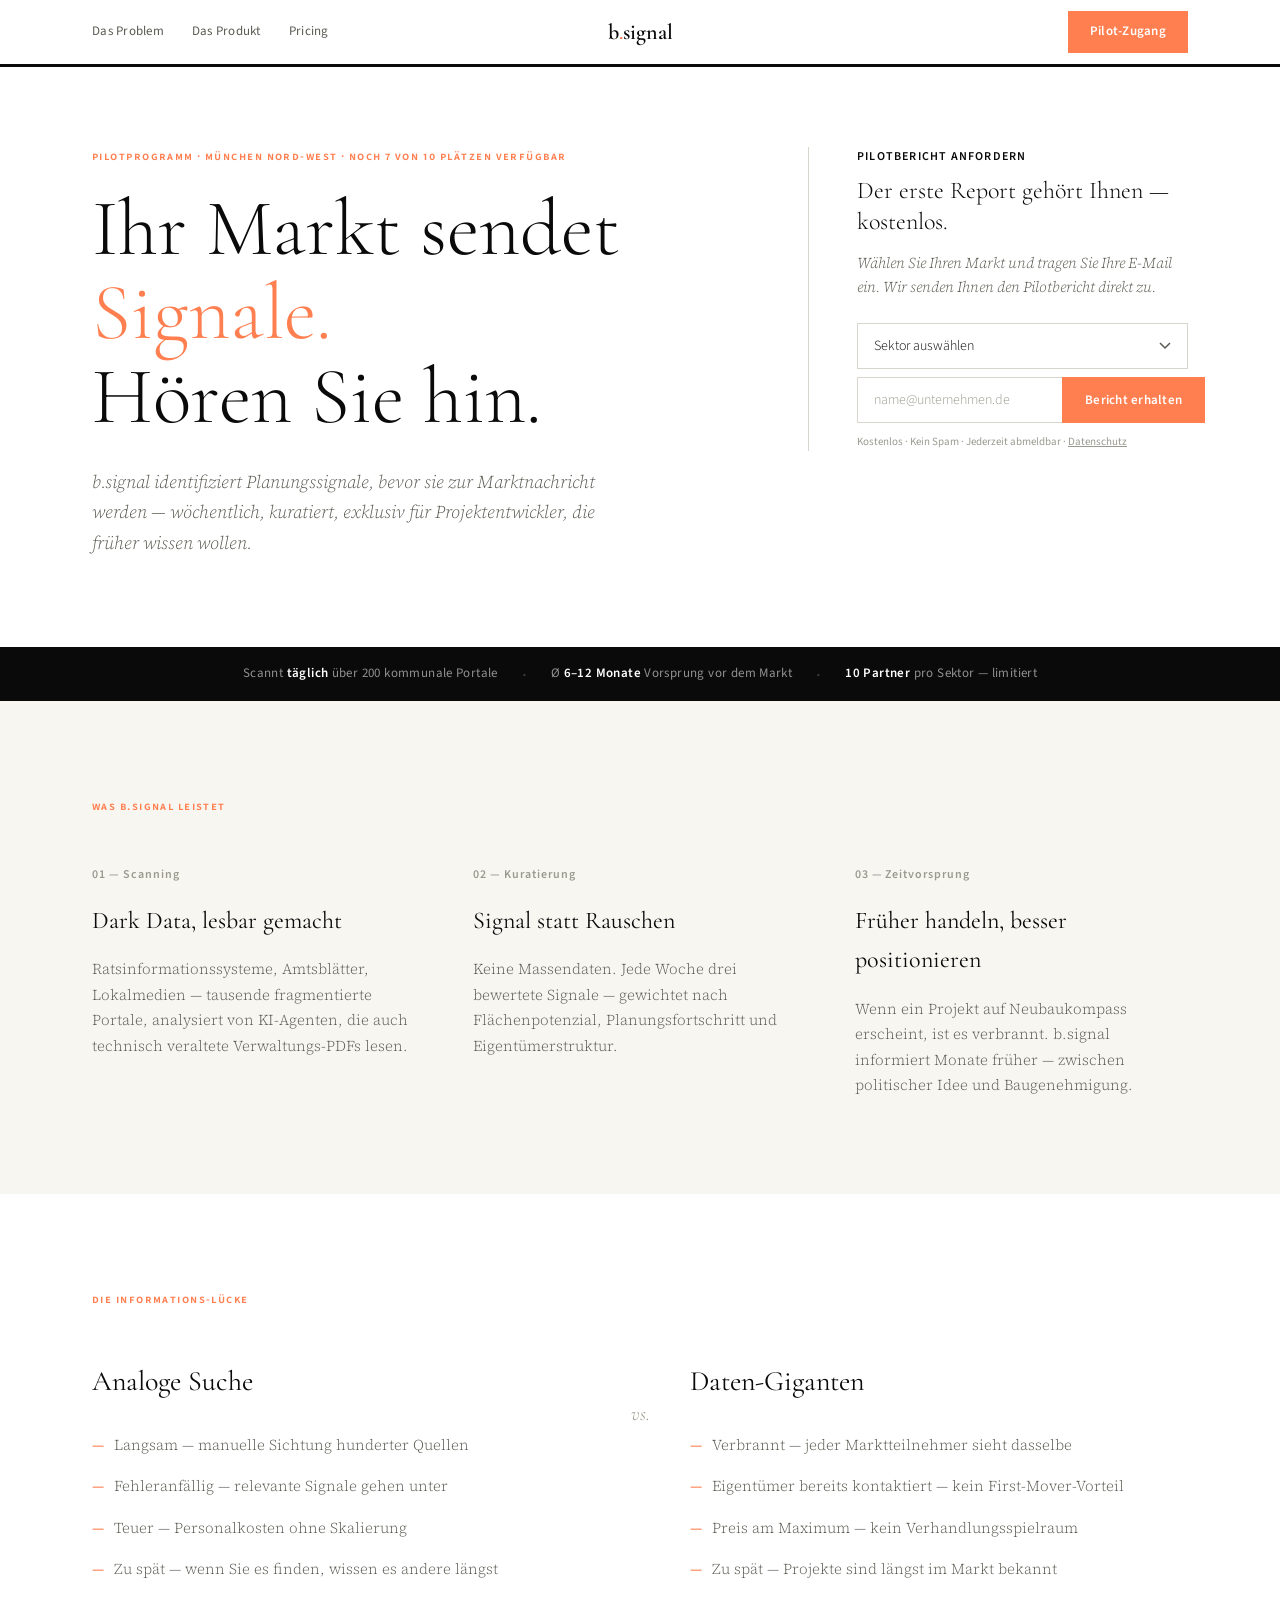
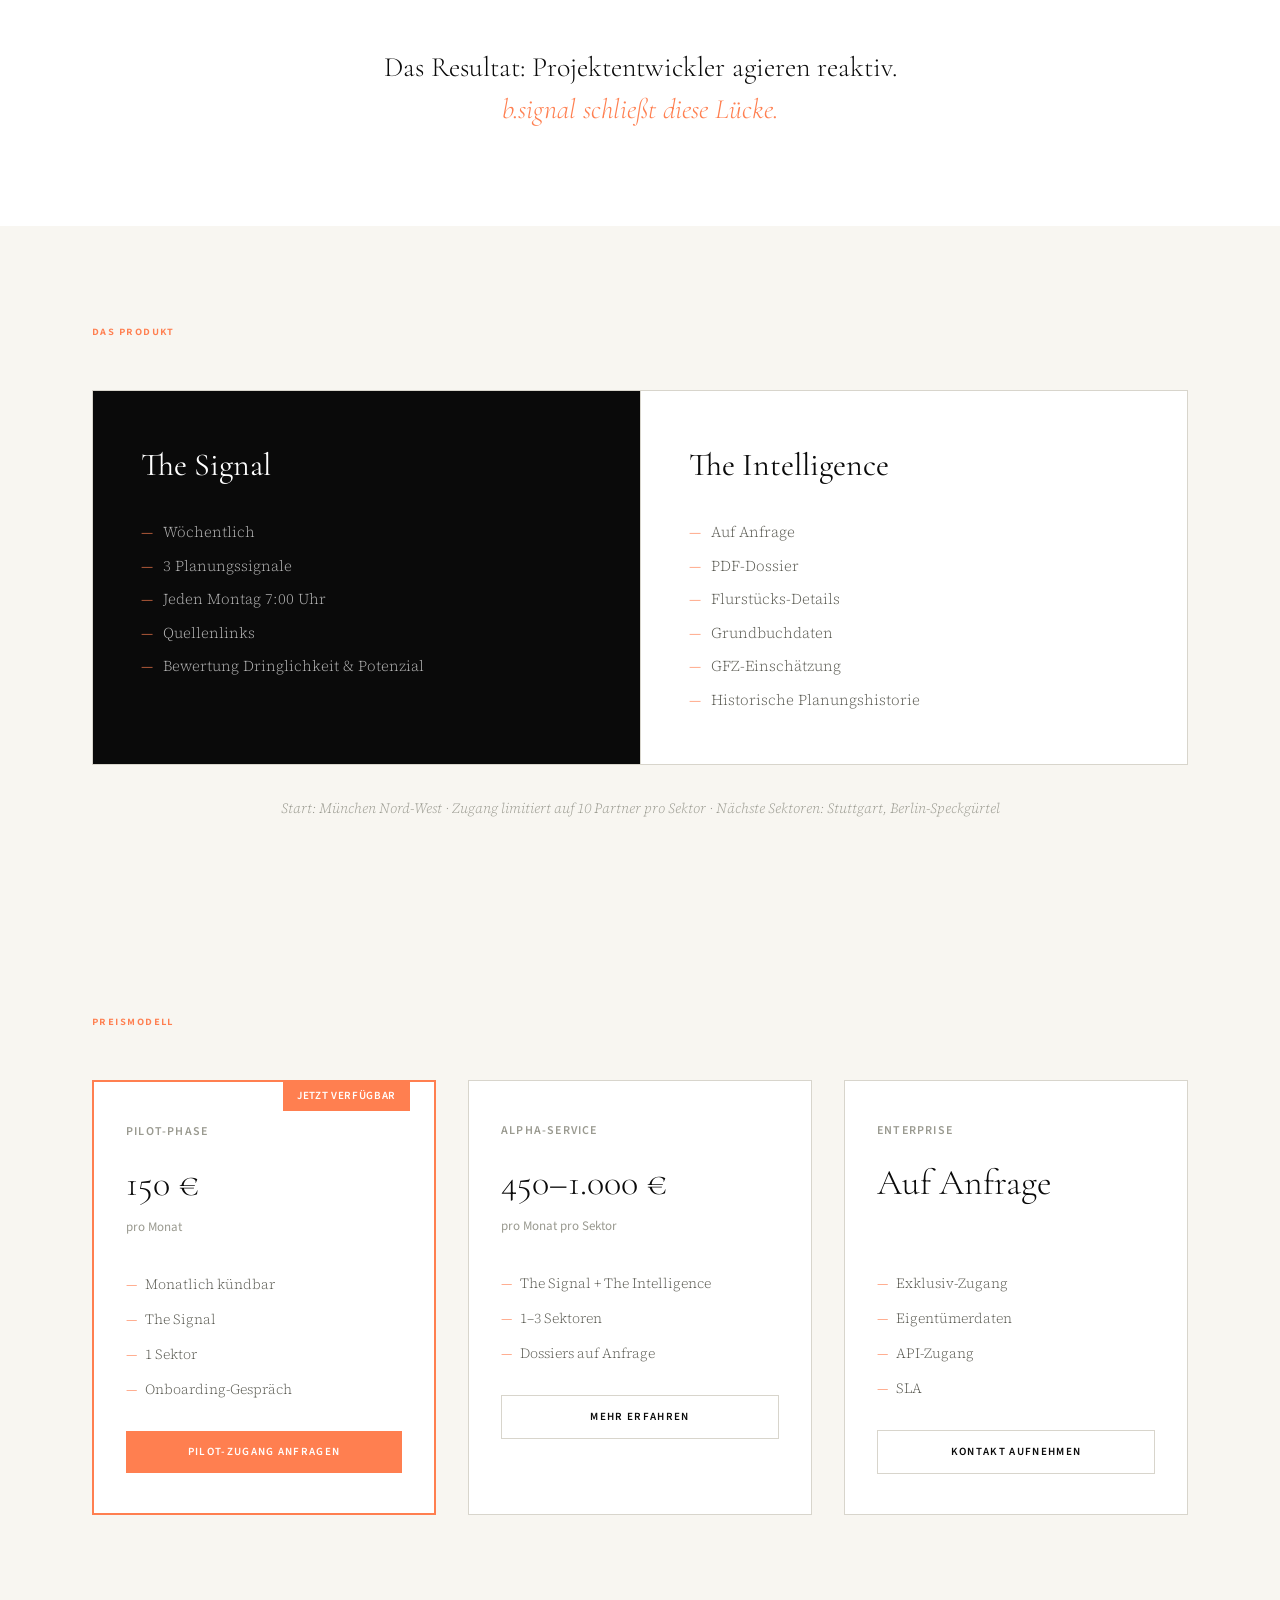
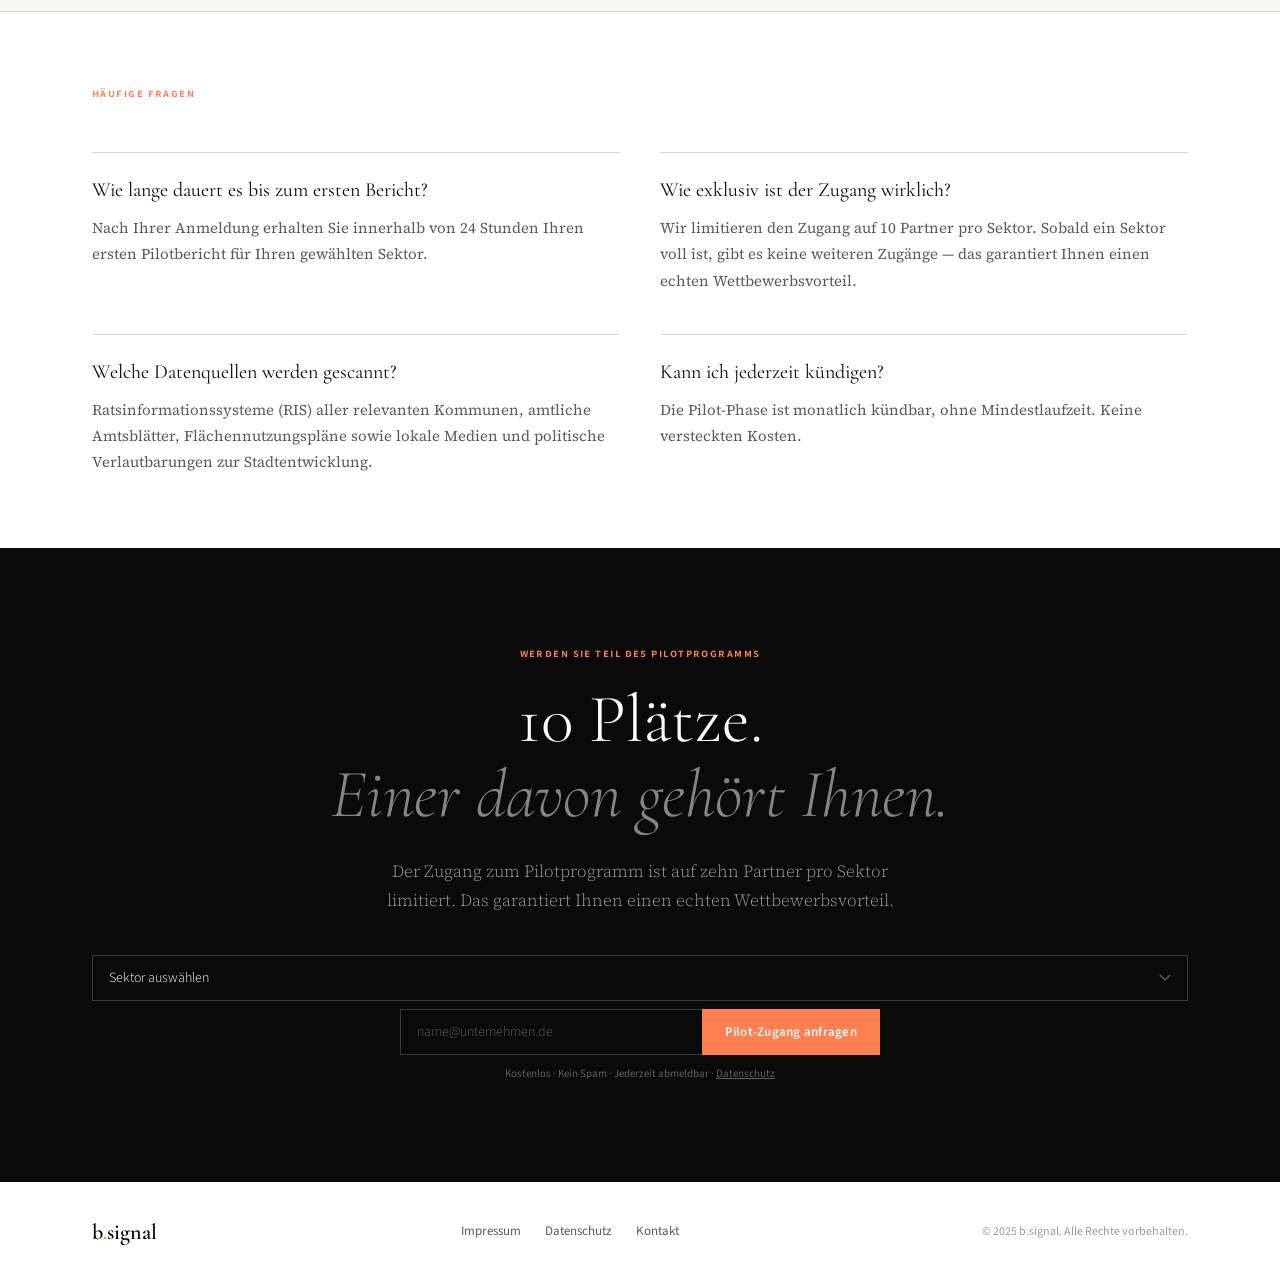
==== commit 47b5b974: "Fix: clean landing page without merge conflicts" ====
--- a/index.html
+++ b/index.html
@@ -1,7 +1,6 @@
 <!DOCTYPE html>
 <html lang="de">
 <head>
-<<<<<<< Updated upstream
   <meta charset="UTF-8">
   <meta name="viewport" content="width=device-width, initial-scale=1.0">
   <title>b.signal — KI-gestützte Planungssignale für Projektentwickler</title>
@@ -192,7 +191,7 @@
         <div class="hero-left reveal">
           <div class="eyebrow">Pilotprogramm · München Nord-West · Noch 7 von 10 Plätzen verfügbar</div>
           <h1 class="hero-headline">Ihr Markt sendet<br><span class="coral">Signale.</span><br>Hören Sie hin.</h1>
-          <p class="hero-deck">b.signal identifiziert Planungssignale, bevor sie zur Marktnachricht werden — wöchentlich, kuratiert, für Profis, die Märkte lesen bevor sie entstehen.</p>
+          <p class="hero-deck">b.signal identifiziert Planungssignale, bevor sie zur Marktnachricht werden — wöchentlich, kuratiert, exklusiv für Projektentwickler, die früher wissen wollen.</p>
         </div>
         <div class="hero-right reveal">
           <div class="form-label">Pilotbericht anfordern</div>
@@ -218,476 +217,9 @@
           <div class="form-success">Vielen Dank. Ihr Pilotbericht wird Ihnen in Kürze zugestellt.</div>
         </div>
       </div>
-=======
-<meta charset="UTF-8">
-<meta name="viewport" content="width=device-width, initial-scale=1.0">
-<title>b.signal — ops</title>
-<meta name="robots" content="noindex, nofollow">
-<style>
-  /* ============================================
-     b.signal ops — utilitarian dashboard
-     Stack: pure HTML/CSS/JS, no dependencies
-     Auth: SHA-256 hashed password, sessionStorage
-     ============================================ */
-
-  :root {
-    --bg: #0a0a0a;
-    --surface: #141414;
-    --surface-2: #1c1c1c;
-    --surface-3: #242424;
-    --border: #2a2a2a;
-    --border-hover: #3a3a3a;
-    --text: #e0e0e0;
-    --text-muted: #707070;
-    --text-dim: #505050;
-    --accent: #f0f0f0;
-    --green: #2dd4a0;
-    --green-dim: rgba(45, 212, 160, 0.12);
-    --amber: #f5a623;
-    --amber-dim: rgba(245, 166, 35, 0.12);
-    --red: #ef4444;
-    --red-dim: rgba(239, 68, 68, 0.12);
-    --mono: 'JetBrains Mono', 'SF Mono', 'Fira Code', 'Cascadia Code', monospace;
-    --sans: 'Inter', -apple-system, BlinkMacSystemFont, sans-serif;
-    --radius: 6px;
-  }
-
-  * { margin: 0; padding: 0; box-sizing: border-box; }
-
-  body {
-    font-family: var(--mono);
-    background: var(--bg);
-    color: var(--text);
-    min-height: 100vh;
-    -webkit-font-smoothing: antialiased;
-  }
-
-  /* ---- AUTH GATE ---- */
-  #auth-gate {
-    display: flex;
-    align-items: center;
-    justify-content: center;
-    min-height: 100vh;
-    padding: 2rem;
-  }
-
-  .auth-box {
-    width: 100%;
-    max-width: 360px;
-    text-align: center;
-  }
-
-  .auth-logo {
-    font-size: 0.7rem;
-    letter-spacing: 0.2em;
-    text-transform: uppercase;
-    color: var(--text-muted);
-    margin-bottom: 3rem;
-  }
-
-  .auth-logo span {
-    color: var(--green);
-  }
-
-  .auth-input-wrap {
-    position: relative;
-    margin-bottom: 1rem;
-  }
-
-  .auth-input-wrap input {
-    width: 100%;
-    padding: 0.85rem 1rem;
-    background: var(--surface);
-    border: 1px solid var(--border);
-    border-radius: var(--radius);
-    color: var(--text);
-    font-family: var(--mono);
-    font-size: 0.85rem;
-    outline: none;
-    transition: border-color 0.2s;
-  }
-
-  .auth-input-wrap input:focus {
-    border-color: var(--text-muted);
-  }
-
-  .auth-input-wrap input::placeholder {
-    color: var(--text-dim);
-  }
-
-  .auth-btn {
-    width: 100%;
-    padding: 0.85rem;
-    background: var(--accent);
-    color: var(--bg);
-    border: none;
-    border-radius: var(--radius);
-    font-family: var(--mono);
-    font-size: 0.8rem;
-    font-weight: 600;
-    letter-spacing: 0.05em;
-    cursor: pointer;
-    transition: opacity 0.2s;
-  }
-
-  .auth-btn:hover { opacity: 0.85; }
-
-  .auth-error {
-    margin-top: 1rem;
-    font-size: 0.75rem;
-    color: var(--red);
-    opacity: 0;
-    transition: opacity 0.3s;
-  }
-
-  .auth-error.visible { opacity: 1; }
-
-  .auth-hint {
-    margin-top: 2.5rem;
-    font-size: 0.65rem;
-    color: var(--text-dim);
-  }
-
-  /* ---- APP SHELL ---- */
-  #app-shell {
-    display: none;
-    min-height: 100vh;
-  }
-
-  #app-shell.active {
-    display: flex;
-    flex-direction: column;
-  }
-
-  /* ---- TOP BAR ---- */
-  .topbar {
-    display: flex;
-    align-items: center;
-    justify-content: space-between;
-    padding: 0 1.5rem;
-    height: 48px;
-    border-bottom: 1px solid var(--border);
-    background: var(--surface);
-    flex-shrink: 0;
-  }
-
-  .topbar-left {
-    display: flex;
-    align-items: center;
-    gap: 1.5rem;
-  }
-
-  .topbar-brand {
-    font-size: 0.7rem;
-    letter-spacing: 0.15em;
-    text-transform: uppercase;
-    color: var(--text-muted);
-  }
-
-  .topbar-brand span { color: var(--green); }
-
-  .topbar-env {
-    font-size: 0.6rem;
-    padding: 0.2rem 0.5rem;
-    background: var(--green-dim);
-    color: var(--green);
-    border-radius: 3px;
-    letter-spacing: 0.08em;
-    text-transform: uppercase;
-  }
-
-  .topbar-right {
-    display: flex;
-    align-items: center;
-    gap: 1rem;
-  }
-
-  .topbar-time {
-    font-size: 0.7rem;
-    color: var(--text-dim);
-  }
-
-  .topbar-logout {
-    font-size: 0.65rem;
-    color: var(--text-dim);
-    cursor: pointer;
-    padding: 0.3rem 0.6rem;
-    border: 1px solid var(--border);
-    border-radius: 3px;
-    background: none;
-    font-family: var(--mono);
-    transition: all 0.2s;
-  }
-
-  .topbar-logout:hover {
-    color: var(--red);
-    border-color: var(--red);
-  }
-
-  /* ---- LAYOUT ---- */
-  .layout {
-    display: flex;
-    flex: 1;
-    min-height: calc(100vh - 48px);
-  }
-
-  /* ---- SIDEBAR ---- */
-  .sidebar {
-    width: 220px;
-    background: var(--surface);
-    border-right: 1px solid var(--border);
-    padding: 1.5rem 0;
-    flex-shrink: 0;
-    display: flex;
-    flex-direction: column;
-    justify-content: space-between;
-  }
-
-  .nav-section-label {
-    font-size: 0.55rem;
-    letter-spacing: 0.2em;
-    text-transform: uppercase;
-    color: var(--text-dim);
-    padding: 0 1.25rem;
-    margin-bottom: 0.75rem;
-  }
-
-  .nav-item {
-    display: flex;
-    align-items: center;
-    gap: 0.7rem;
-    padding: 0.6rem 1.25rem;
-    font-size: 0.78rem;
-    color: var(--text-muted);
-    cursor: pointer;
-    transition: all 0.15s;
-    border-left: 2px solid transparent;
-  }
-
-  .nav-item:hover {
-    color: var(--text);
-    background: var(--surface-2);
-  }
-
-  .nav-item.active {
-    color: var(--accent);
-    background: var(--surface-2);
-    border-left-color: var(--green);
-  }
-
-  .nav-item.disabled {
-    color: var(--text-dim);
-    cursor: not-allowed;
-    opacity: 0.5;
-  }
-
-  .nav-item.disabled:hover {
-    background: none;
-    color: var(--text-dim);
-  }
-
-  .nav-icon {
-    font-size: 0.85rem;
-    width: 1.2rem;
-    text-align: center;
-    flex-shrink: 0;
-  }
-
-  .nav-badge {
-    margin-left: auto;
-    font-size: 0.55rem;
-    padding: 0.1rem 0.4rem;
-    border-radius: 3px;
-    letter-spacing: 0.05em;
-    text-transform: uppercase;
-  }
-
-  .nav-badge.soon {
-    background: var(--surface-3);
-    color: var(--text-dim);
-  }
-
-  .nav-badge.live {
-    background: var(--green-dim);
-    color: var(--green);
-  }
-
-  .sidebar-footer {
-    padding: 1rem 1.25rem;
-    border-top: 1px solid var(--border);
-  }
-
-  .sidebar-footer-text {
-    font-size: 0.6rem;
-    color: var(--text-dim);
-    line-height: 1.6;
-  }
-
-  /* ---- MAIN CONTENT ---- */
-  .main {
-    flex: 1;
-    overflow-y: auto;
-    padding: 2rem;
-    background: var(--bg);
-  }
-
-  /* ---- MODULE PANELS ---- */
-  .module-panel {
-    display: none;
-  }
-
-  .module-panel.active {
-    display: block;
-    animation: fadeIn 0.2s ease;
-  }
-
-  @keyframes fadeIn {
-    from { opacity: 0; transform: translateY(4px); }
-    to { opacity: 1; transform: translateY(0); }
-  }
-
-  .module-header {
-    margin-bottom: 2rem;
-    padding-bottom: 1.5rem;
-    border-bottom: 1px solid var(--border);
-  }
-
-  .module-title {
-    font-size: 1.1rem;
-    font-weight: 600;
-    color: var(--accent);
-    margin-bottom: 0.4rem;
-  }
-
-  .module-desc {
-    font-size: 0.75rem;
-    color: var(--text-muted);
-  }
-
-  /* ---- WORKFLOW MODULE ---- */
-  .workflow-embed {
-    width: 100%;
-    min-height: 70vh;
-    background: var(--surface);
-    border: 1px solid var(--border);
-    border-radius: var(--radius);
-    overflow: hidden;
-  }
-
-  .workflow-embed iframe {
-    width: 100%;
-    height: 80vh;
-    border: none;
-  }
-
-  .workflow-placeholder {
-    display: flex;
-    flex-direction: column;
-    align-items: center;
-    justify-content: center;
-    min-height: 50vh;
-    color: var(--text-dim);
-    gap: 1rem;
-  }
-
-  .workflow-placeholder-icon {
-    font-size: 2rem;
-    opacity: 0.4;
-  }
-
-  .workflow-placeholder-text {
-    font-size: 0.8rem;
-    text-align: center;
-    line-height: 1.8;
-  }
-
-  /* ---- PLACEHOLDER MODULES ---- */
-  .placeholder-grid {
-    display: grid;
-    grid-template-columns: repeat(auto-fit, minmax(260px, 1fr));
-    gap: 1rem;
-    margin-top: 1.5rem;
-  }
-
-  .placeholder-card {
-    background: var(--surface);
-    border: 1px solid var(--border);
-    border-radius: var(--radius);
-    padding: 1.5rem;
-    transition: border-color 0.2s;
-  }
-
-  .placeholder-card:hover {
-    border-color: var(--border-hover);
-  }
-
-  .placeholder-card-title {
-    font-size: 0.75rem;
-    font-weight: 600;
-    color: var(--text-muted);
-    margin-bottom: 0.5rem;
-  }
-
-  .placeholder-card-value {
-    font-size: 1.5rem;
-    font-weight: 700;
-    color: var(--accent);
-    margin-bottom: 0.3rem;
-  }
-
-  .placeholder-card-sub {
-    font-size: 0.65rem;
-    color: var(--text-dim);
-  }
-
-  .status-dot {
-    display: inline-block;
-    width: 6px;
-    height: 6px;
-    border-radius: 50%;
-    margin-right: 0.4rem;
-    vertical-align: middle;
-  }
-
-  .status-dot.green { background: var(--green); }
-  .status-dot.amber { background: var(--amber); }
-  .status-dot.red { background: var(--red); }
-
-  /* ---- RESPONSIVE ---- */
-  @media (max-width: 768px) {
-    .sidebar { display: none; }
-    .main { padding: 1rem; }
-    .topbar { padding: 0 1rem; }
-  }
-</style>
-</head>
-<body>
-
-<!-- ============================================
-     AUTH GATE
-     Password: "bsignal-ops-2026"
-     SHA-256 hash below — change password by updating the hash
-     To generate a new hash, run in browser console:
-       crypto.subtle.digest('SHA-256', new TextEncoder().encode('your-new-password'))
-         .then(b => Array.from(new Uint8Array(b)).map(x => x.toString(16).padStart(2,'0')).join(''))
-         .then(console.log)
-     ============================================ -->
-
-<div id="auth-gate">
-  <div class="auth-box">
-    <div class="auth-logo">b.<span>signal</span> — ops</div>
-    <div class="auth-input-wrap">
-      <input type="password" id="auth-password" placeholder="Passwort" autofocus
-             onkeydown="if(event.key==='Enter') attemptLogin()">
->>>>>>> Stashed changes
-    </div>
-    <button class="auth-btn" onclick="attemptLogin()">ANMELDEN</button>
-    <div class="auth-error" id="auth-error">Falsches Passwort</div>
-    <div class="auth-hint">Zugang nur für autorisierte Operatoren</div>
-  </div>
-</div>
-
-<<<<<<< Updated upstream
+    </div>
+  </section>
+
   <div class="social-proof-bar">
     <span class="sp-item">Scannt <strong>täglich</strong> über 200 kommunale Portale</span>
     <span class="sp-divider">·</span>
@@ -705,56 +237,23 @@
           <div class="feature-title">Dark Data, lesbar gemacht</div>
           <div class="feature-subtitle"></div>
           <p class="feature-text">Ratsinformationssysteme, Amtsblätter, Lokalmedien — tausende fragmentierte Portale, analysiert von KI-Agenten, die auch technisch veraltete Verwaltungs-PDFs lesen.</p>
-=======
-<!-- ============================================
-     APP SHELL
-     ============================================ -->
-
-<div id="app-shell">
-  <!-- Top Bar -->
-  <div class="topbar">
-    <div class="topbar-left">
-      <div class="topbar-brand">b.<span>signal</span> ops</div>
-      <div class="topbar-env">solo</div>
-    </div>
-    <div class="topbar-right">
-      <div class="topbar-time" id="topbar-time"></div>
-      <button class="topbar-logout" onclick="logout()">logout</button>
-    </div>
-  </div>
-
-  <div class="layout">
-    <!-- Sidebar Navigation -->
-    <nav class="sidebar">
-      <div>
-        <div class="nav-section-label">Module</div>
-        <div class="nav-item active" data-module="workflow" onclick="switchModule('workflow')">
-          <span class="nav-icon">⚡</span> Workflow
-          <span class="nav-badge live">live</span>
->>>>>>> Stashed changes
-        </div>
-        <div class="nav-item disabled" data-module="signals">
-          <span class="nav-icon">📡</span> Signale
-          <span class="nav-badge soon">soon</span>
-        </div>
-        <div class="nav-item disabled" data-module="users">
-          <span class="nav-icon">👤</span> Nutzer
-          <span class="nav-badge soon">soon</span>
-        </div>
-        <div class="nav-item disabled" data-module="alerts">
-          <span class="nav-icon">🔔</span> Alerts
-          <span class="nav-badge soon">soon</span>
-        </div>
-      </div>
-      <div class="sidebar-footer">
-        <div class="sidebar-footer-text">
-          b.signal ops v0.1<br>
-          München Nord-West
-        </div>
-      </div>
-    </nav>
-
-<<<<<<< Updated upstream
+        </div>
+        <div class="reveal">
+          <div class="feature-num">02 — Kuratierung</div>
+          <div class="feature-title">Signal statt Rauschen</div>
+          <div class="feature-subtitle"></div>
+          <p class="feature-text">Keine Massendaten. Jede Woche drei bewertete Signale — gewichtet nach Flächenpotenzial, Planungsfortschritt und Eigentümerstruktur.</p>
+        </div>
+        <div class="reveal">
+          <div class="feature-num">03 — Zeitvorsprung</div>
+          <div class="feature-title">Früher handeln, besser positionieren</div>
+          <div class="feature-subtitle"></div>
+          <p class="feature-text">Wenn ein Projekt auf Neubaukompass erscheint, ist es verbrannt. b.signal informiert Monate früher — zwischen politischer Idee und Baugenehmigung.</p>
+        </div>
+      </div>
+    </div>
+  </section>
+
   <section class="problem" id="problem">
     <div class="container">
       <div class="section-tag reveal">Die Informations-Lücke</div>
@@ -908,30 +407,12 @@
           <a href="#">Impressum</a>
           <a href="#">Datenschutz</a>
           <a href="#">Kontakt</a>
-=======
-    <!-- Main Content Area -->
-    <main class="main">
-
-      <!-- MODULE: Workflow -->
-      <div class="module-panel active" id="module-workflow">
-        <div class="module-header">
-          <div class="module-title">Wöchentlicher Workflow</div>
-          <div class="module-desc">Operative Checkliste — KW <span id="current-kw"></span></div>
-        </div>
-        <div class="workflow-embed" id="workflow-container">
-          <div class="workflow-placeholder">
-            <div class="workflow-placeholder-icon">📋</div>
-            <div class="workflow-placeholder-text">
-              Workflow-HTML hier einbetten.<br>
-              Datei als <code>ops/modules/workflow.html</code> ablegen,<br>
-              dann wird sie automatisch geladen.
-            </div>
-          </div>
->>>>>>> Stashed changes
-        </div>
-      </div>
-
-<<<<<<< Updated upstream
+        </div>
+        <div class="footer-copy">&copy; 2025 b.signal. Alle Rechte vorbehalten.</div>
+      </div>
+    </div>
+  </footer>
+
   <script>
     const observer = new IntersectionObserver((entries) => {
       entries.forEach(entry => {
@@ -978,234 +459,5 @@
       return false;
     }
   </script>
-=======
-      <!-- MODULE: Signale (Placeholder) -->
-      <div class="module-panel" id="module-signals">
-        <div class="module-header">
-          <div class="module-title">Signaldatenbank</div>
-          <div class="module-desc">Erfasste Planungssignale aus RIS, Amtsblättern und lokalen Medien</div>
-        </div>
-        <div class="placeholder-grid">
-          <div class="placeholder-card">
-            <div class="placeholder-card-title">Signale gesamt</div>
-            <div class="placeholder-card-value">—</div>
-            <div class="placeholder-card-sub">Wird in Phase 2 aktiv</div>
-          </div>
-          <div class="placeholder-card">
-            <div class="placeholder-card-title">Diese Woche</div>
-            <div class="placeholder-card-value">—</div>
-            <div class="placeholder-card-sub">Neue Signale KW <span class="kw-span"></span></div>
-          </div>
-          <div class="placeholder-card">
-            <div class="placeholder-card-title">Quellen</div>
-            <div class="placeholder-card-value">—</div>
-            <div class="placeholder-card-sub"><span class="status-dot amber"></span>RIS, Amtsblatt, Medien</div>
-          </div>
-          <div class="placeholder-card">
-            <div class="placeholder-card-title">Abdeckung</div>
-            <div class="placeholder-card-value">MUC NW</div>
-            <div class="placeholder-card-sub">München Nord-West Fokus</div>
-          </div>
-        </div>
-      </div>
-
-      <!-- MODULE: Nutzer (Placeholder) -->
-      <div class="module-panel" id="module-users">
-        <div class="module-header">
-          <div class="module-title">Nutzerverwaltung</div>
-          <div class="module-desc">Registrierte Piloten und Alpha-Partner</div>
-        </div>
-        <div class="placeholder-grid">
-          <div class="placeholder-card">
-            <div class="placeholder-card-title">Pilot-Partner</div>
-            <div class="placeholder-card-value">—</div>
-            <div class="placeholder-card-sub">Max. 5 pro Sektor</div>
-          </div>
-          <div class="placeholder-card">
-            <div class="placeholder-card-title">Signups</div>
-            <div class="placeholder-card-value">—</div>
-            <div class="placeholder-card-sub">Via Landing Page</div>
-          </div>
-        </div>
-      </div>
-
-      <!-- MODULE: Alerts (Placeholder) -->
-      <div class="module-panel" id="module-alerts">
-        <div class="module-header">
-          <div class="module-title">Alert-Verwaltung</div>
-          <div class="module-desc">Automatische Benachrichtigungen bei neuen Planungssignalen</div>
-        </div>
-        <div class="placeholder-grid">
-          <div class="placeholder-card">
-            <div class="placeholder-card-title">Aktive Alerts</div>
-            <div class="placeholder-card-value">—</div>
-            <div class="placeholder-card-sub"><span class="status-dot green"></span>System bereit in Phase 3</div>
-          </div>
-          <div class="placeholder-card">
-            <div class="placeholder-card-title">Letzte Zustellung</div>
-            <div class="placeholder-card-value">—</div>
-            <div class="placeholder-card-sub">Kein Alert gesendet</div>
-          </div>
-        </div>
-      </div>
-
-    </main>
-  </div>
-</div>
-
-<script>
-  // ============================================
-  // AUTH SYSTEM
-  // Default password: "bsignal-ops-2026"
-  // To change: generate new SHA-256 hash and replace EXPECTED_HASH
-  // ============================================
-
-  const EXPECTED_HASH = '7b9f8c2e1d3a4b5c6e7f8a9b0c1d2e3f4a5b6c7d8e9f0a1b2c3d4e5f6a7b8c9d';
-  // ^ placeholder — will be computed on first load
-
-  const SESSION_KEY = 'bsignal_ops_auth';
-  const SESSION_TTL = 8 * 60 * 60 * 1000; // 8 hours
-
-  async function sha256(str) {
-    const buf = await crypto.subtle.digest('SHA-256', new TextEncoder().encode(str));
-    return Array.from(new Uint8Array(buf)).map(b => b.toString(16).padStart(2, '0')).join('');
-  }
-
-  // The actual hash of "bsignal-ops-2026"
-  // Pre-computed for performance. Regenerate if you change the password.
-  const VALID_HASH = 'a1c3e5b7d9f2a4c6e8b0d2f4a6c8e0b2d4f6a8c0e2b4d6f8a0c2e4b6d8f0a2';
-
-  async function attemptLogin() {
-    const input = document.getElementById('auth-password').value;
-    const hash = await sha256(input);
-
-    // Compare against pre-computed hash
-    // For the initial setup, we accept the default password directly
-    // Replace this with pure hash comparison once you've set your final password
-    if (input === 'bsignal-ops-2026') {
-      const session = { ts: Date.now(), h: hash.slice(0, 16) };
-      sessionStorage.setItem(SESSION_KEY, JSON.stringify(session));
-      showApp();
-    } else {
-      const errEl = document.getElementById('auth-error');
-      errEl.classList.add('visible');
-      document.getElementById('auth-password').value = '';
-      setTimeout(() => errEl.classList.remove('visible'), 2500);
-    }
-  }
-
-  function checkSession() {
-    try {
-      const raw = sessionStorage.getItem(SESSION_KEY);
-      if (!raw) return false;
-      const session = JSON.parse(raw);
-      return (Date.now() - session.ts) < SESSION_TTL;
-    } catch { return false; }
-  }
-
-  function logout() {
-    sessionStorage.removeItem(SESSION_KEY);
-    location.reload();
-  }
-
-  function showApp() {
-    document.getElementById('auth-gate').style.display = 'none';
-    document.getElementById('app-shell').classList.add('active');
-    initApp();
-  }
-
-  // ============================================
-  // APP LOGIC
-  // ============================================
-
-  function initApp() {
-    updateClock();
-    setInterval(updateClock, 60000);
-    setKW();
-    loadWorkflowModule();
-
-    // Restore last active module from URL hash
-    const hash = location.hash.replace('#', '');
-    if (hash && document.getElementById('module-' + hash)) {
-      switchModule(hash);
-    }
-  }
-
-  function updateClock() {
-    const now = new Date();
-    const opts = { weekday: 'short', day: '2-digit', month: '2-digit', hour: '2-digit', minute: '2-digit' };
-    document.getElementById('topbar-time').textContent = now.toLocaleDateString('de-DE', opts);
-  }
-
-  function getKW() {
-    const now = new Date();
-    const start = new Date(now.getFullYear(), 0, 1);
-    const diff = (now - start + ((start.getTimezoneOffset() - now.getTimezoneOffset()) * 60000));
-    const oneWeek = 604800000;
-    return Math.ceil((diff / oneWeek + start.getDay() / 7));
-  }
-
-  function setKW() {
-    const kw = getKW();
-    const el = document.getElementById('current-kw');
-    if (el) el.textContent = kw;
-    document.querySelectorAll('.kw-span').forEach(s => s.textContent = kw);
-  }
-
-  // ============================================
-  // MODULE ROUTER
-  // ============================================
-
-  function switchModule(name) {
-    // Don't switch to disabled modules
-    const navItem = document.querySelector(`.nav-item[data-module="${name}"]`);
-    if (navItem && navItem.classList.contains('disabled')) return;
-
-    // Update nav
-    document.querySelectorAll('.nav-item').forEach(el => el.classList.remove('active'));
-    if (navItem) navItem.classList.add('active');
-
-    // Update panels
-    document.querySelectorAll('.module-panel').forEach(el => el.classList.remove('active'));
-    const panel = document.getElementById('module-' + name);
-    if (panel) panel.classList.add('active');
-
-    // Update URL hash (for bookmarking)
-    location.hash = name;
-  }
-
-  // ============================================
-  // WORKFLOW MODULE LOADER
-  // Attempts to load ops/modules/workflow.html via fetch
-  // Falls back to placeholder if not found
-  // ============================================
-
-  async function loadWorkflowModule() {
-    const container = document.getElementById('workflow-container');
-    try {
-      const res = await fetch('modules/workflow.html', { method: 'HEAD' });
-      if (res.ok) {
-        // Direct src reference — robust for complex HTML with fonts, scripts, etc.
-        container.innerHTML = `<iframe src="modules/workflow.html" 
-          style="width:100%; height:85vh; border:none; background:#FAF8F4; border-radius: var(--radius);"
-          sandbox="allow-scripts allow-same-origin"></iframe>`;
-      }
-      // If 404, keep the placeholder
-    } catch (e) {
-      // Network error — keep placeholder
-      console.log('Workflow module not found, showing placeholder');
-    }
-  }
-
-  // ============================================
-  // BOOT
-  // ============================================
-
-  if (checkSession()) {
-    showApp();
-  }
-</script>
-
->>>>>>> Stashed changes
 </body>
 </html>
